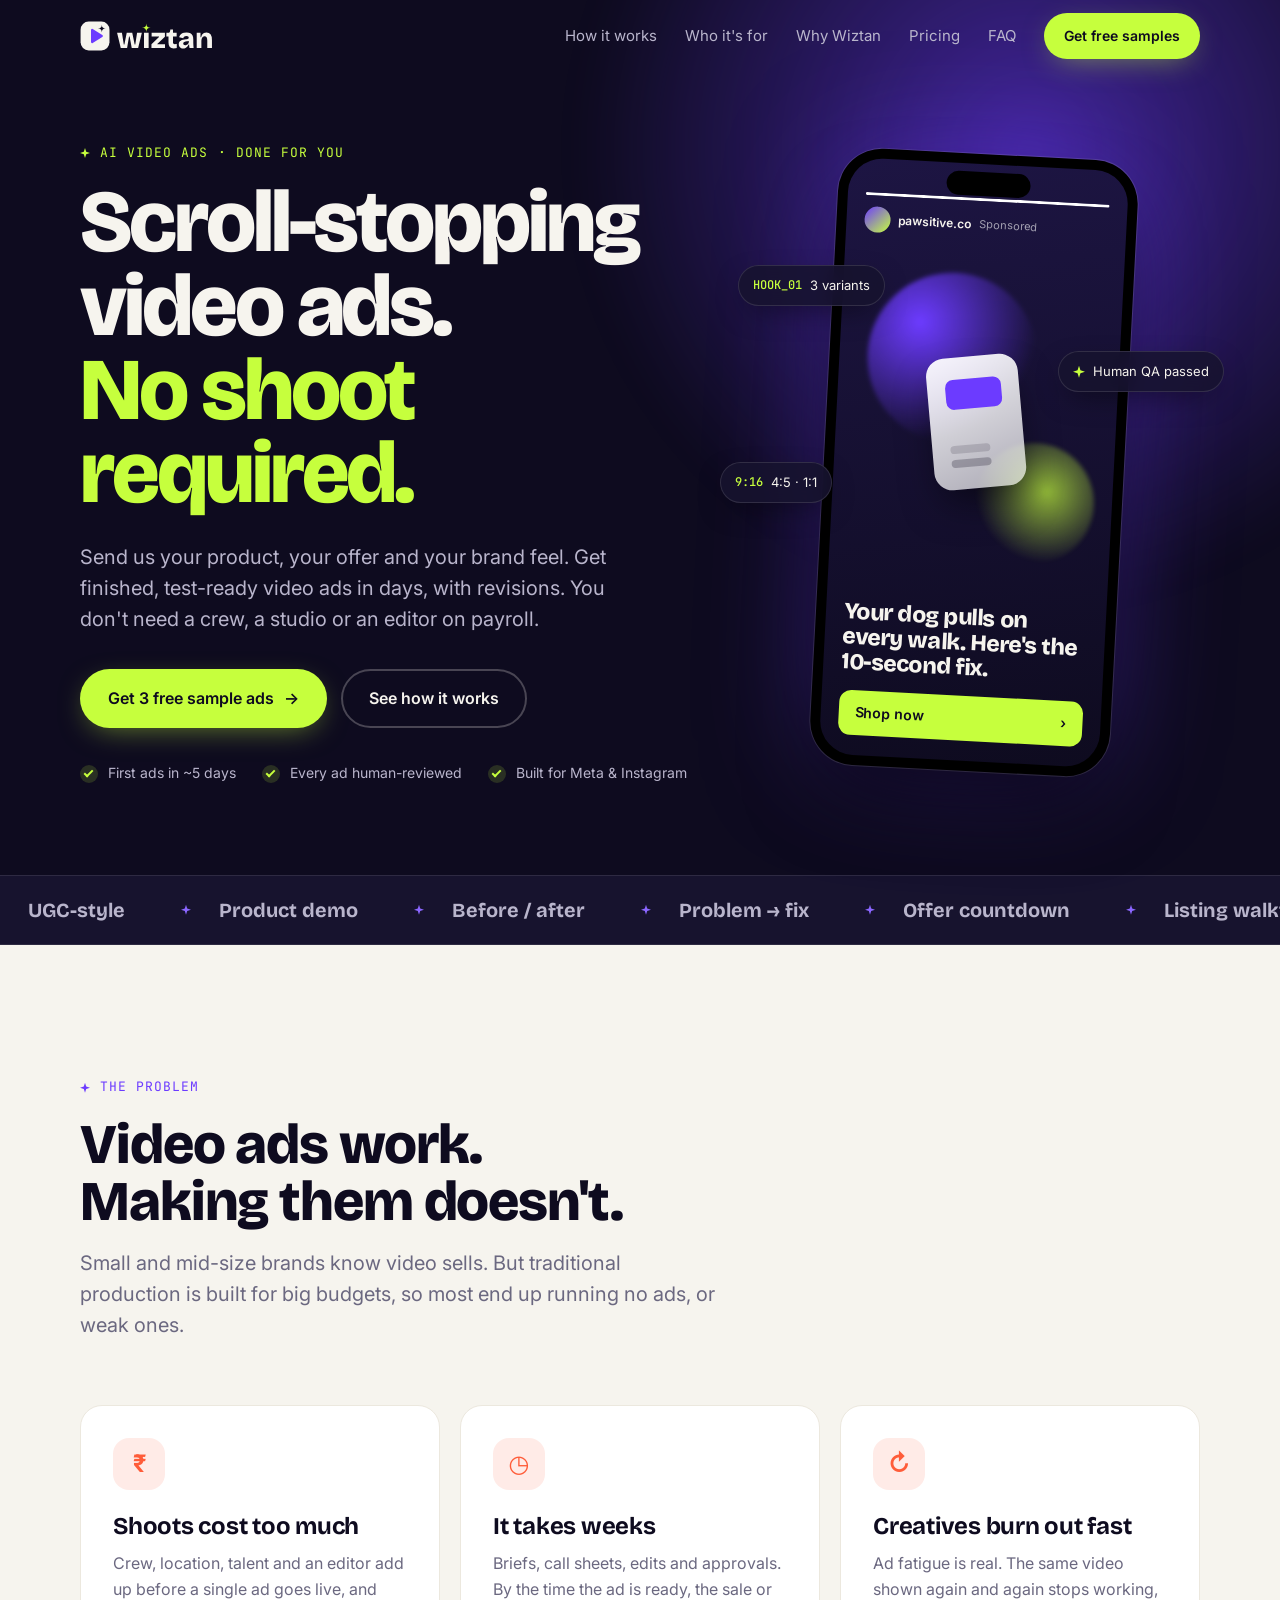
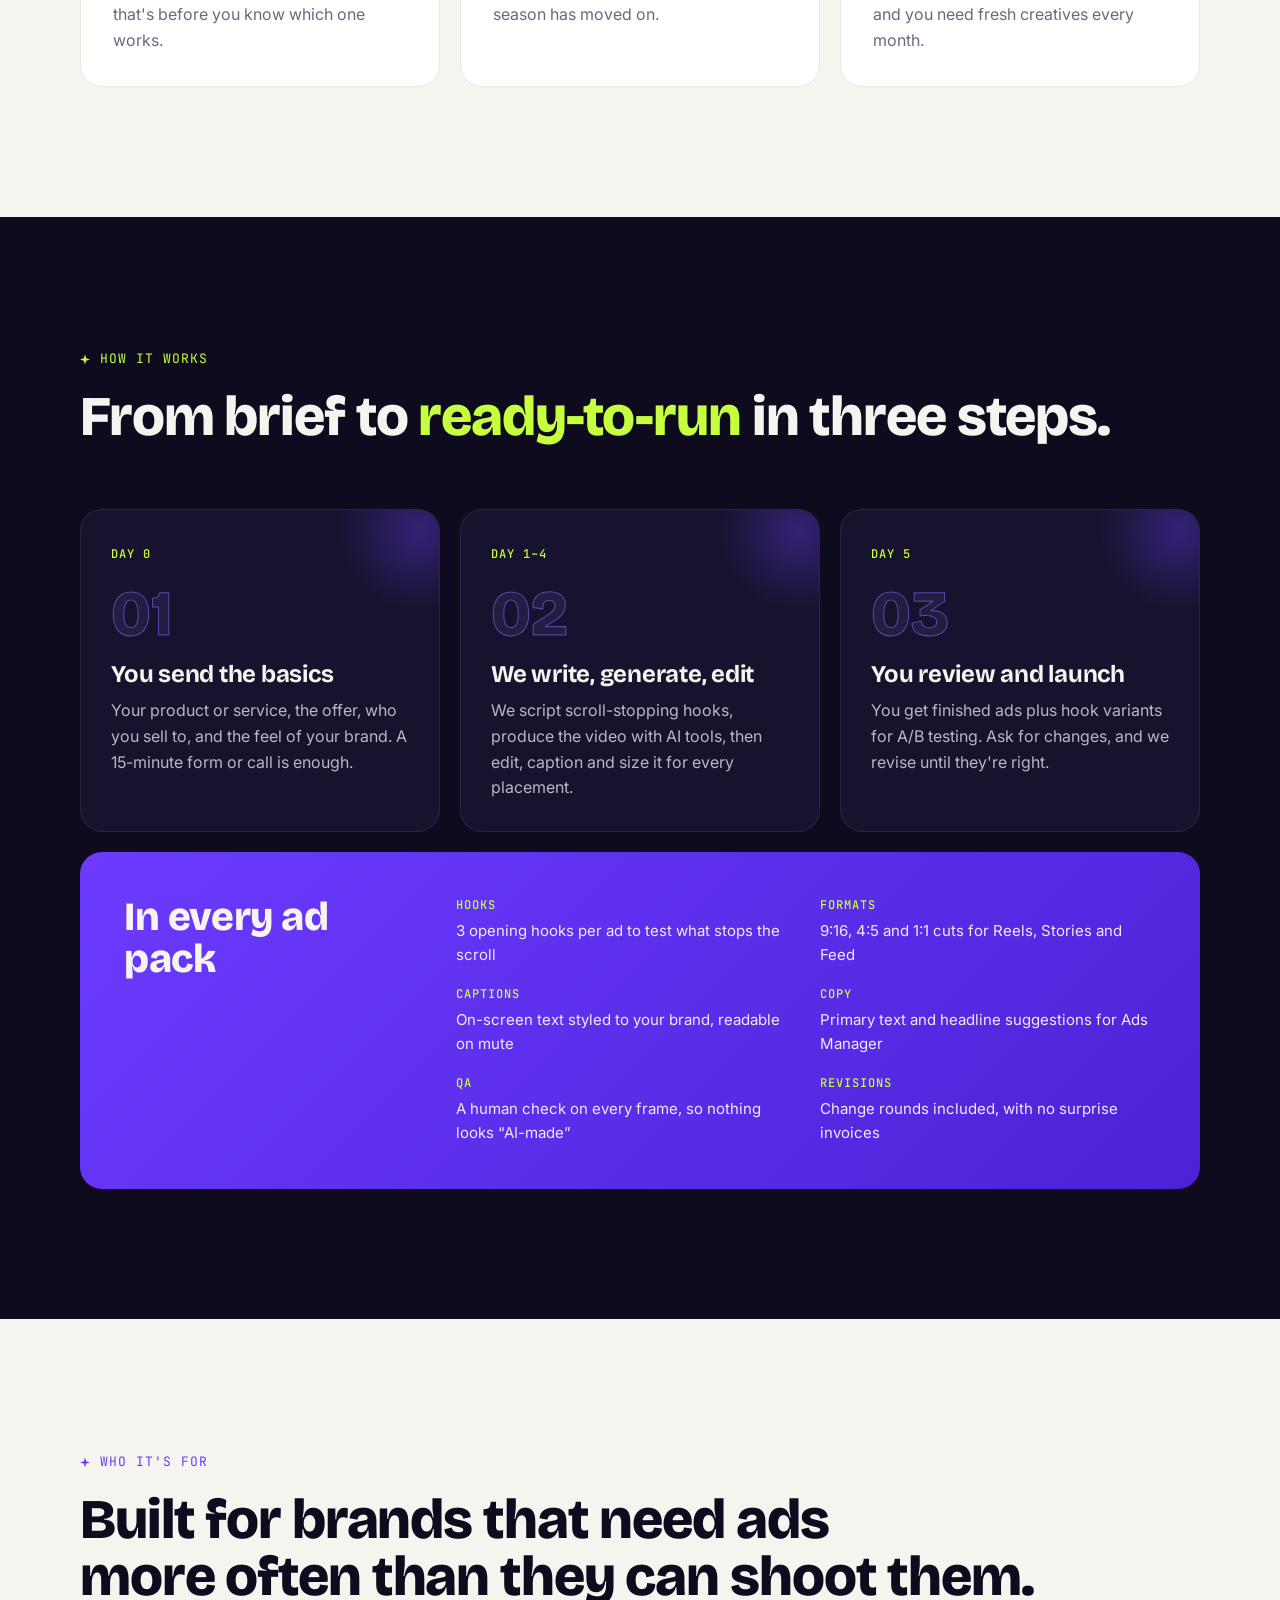
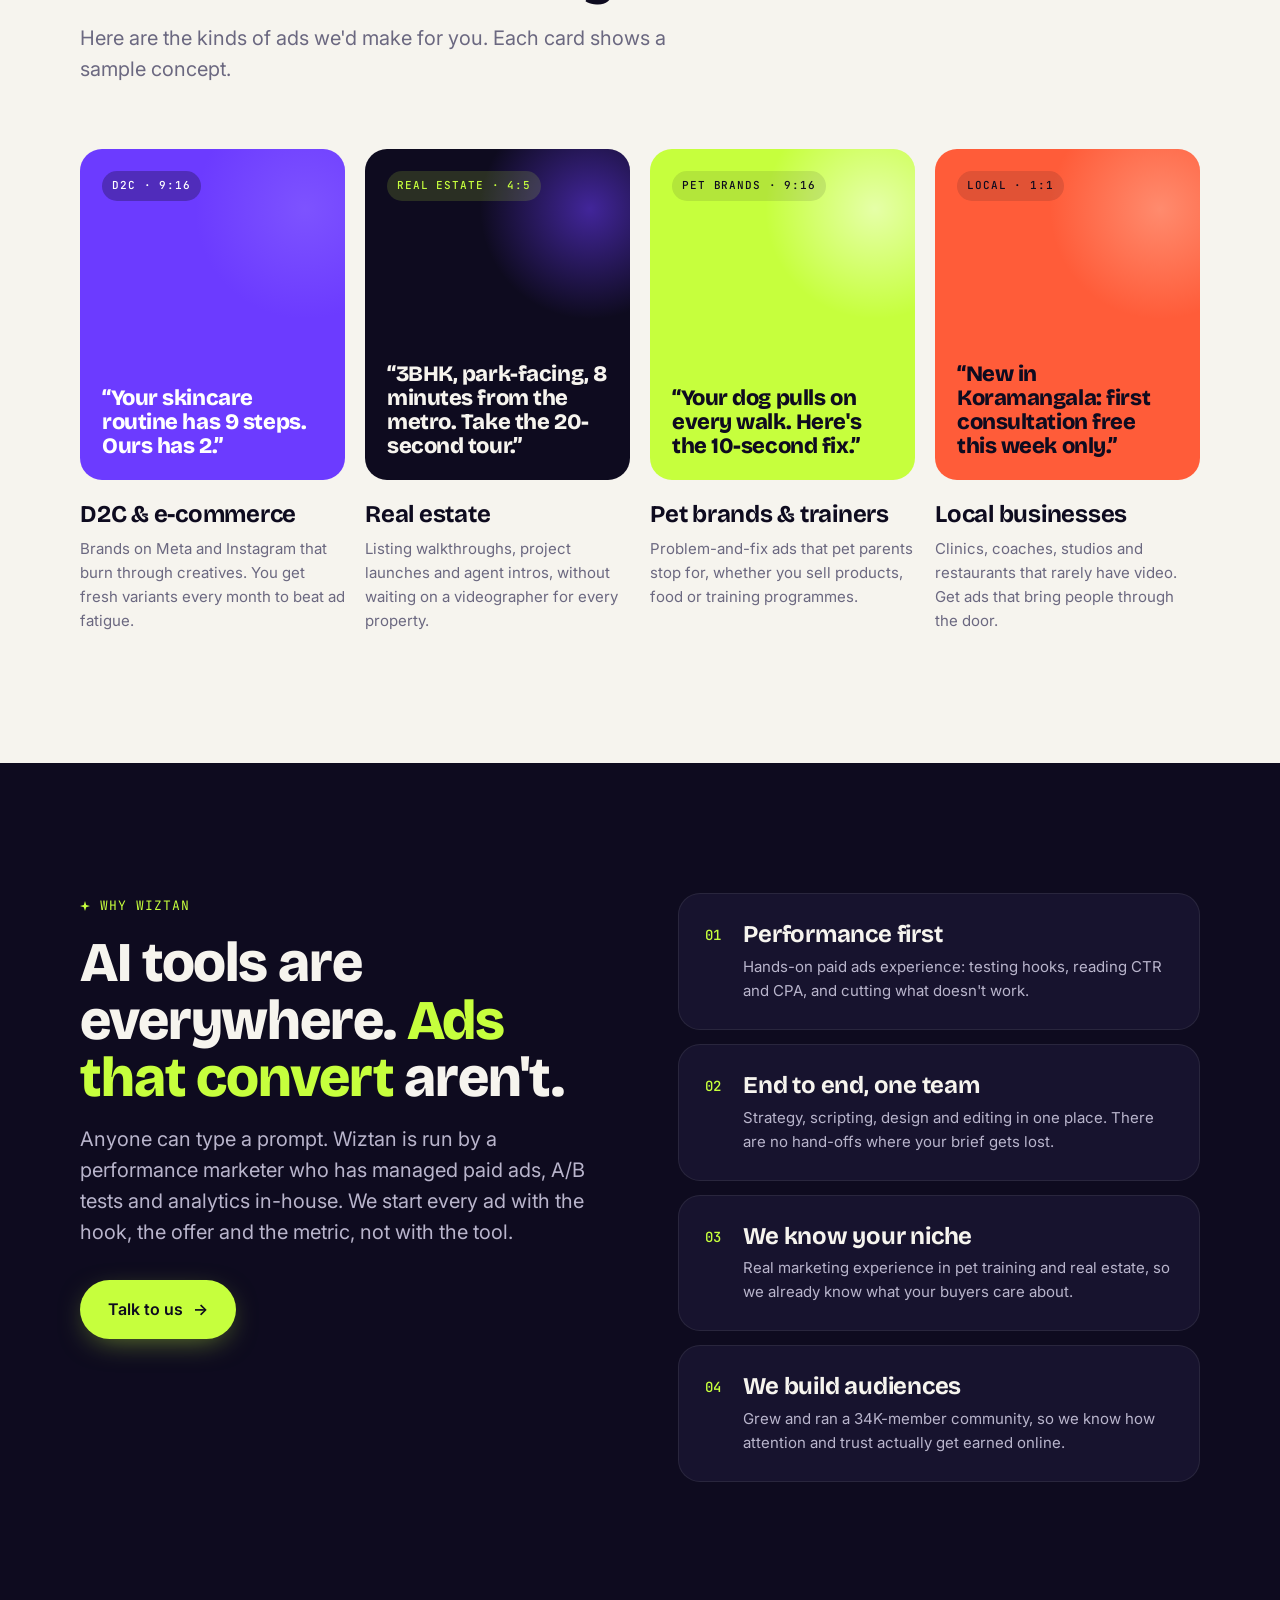
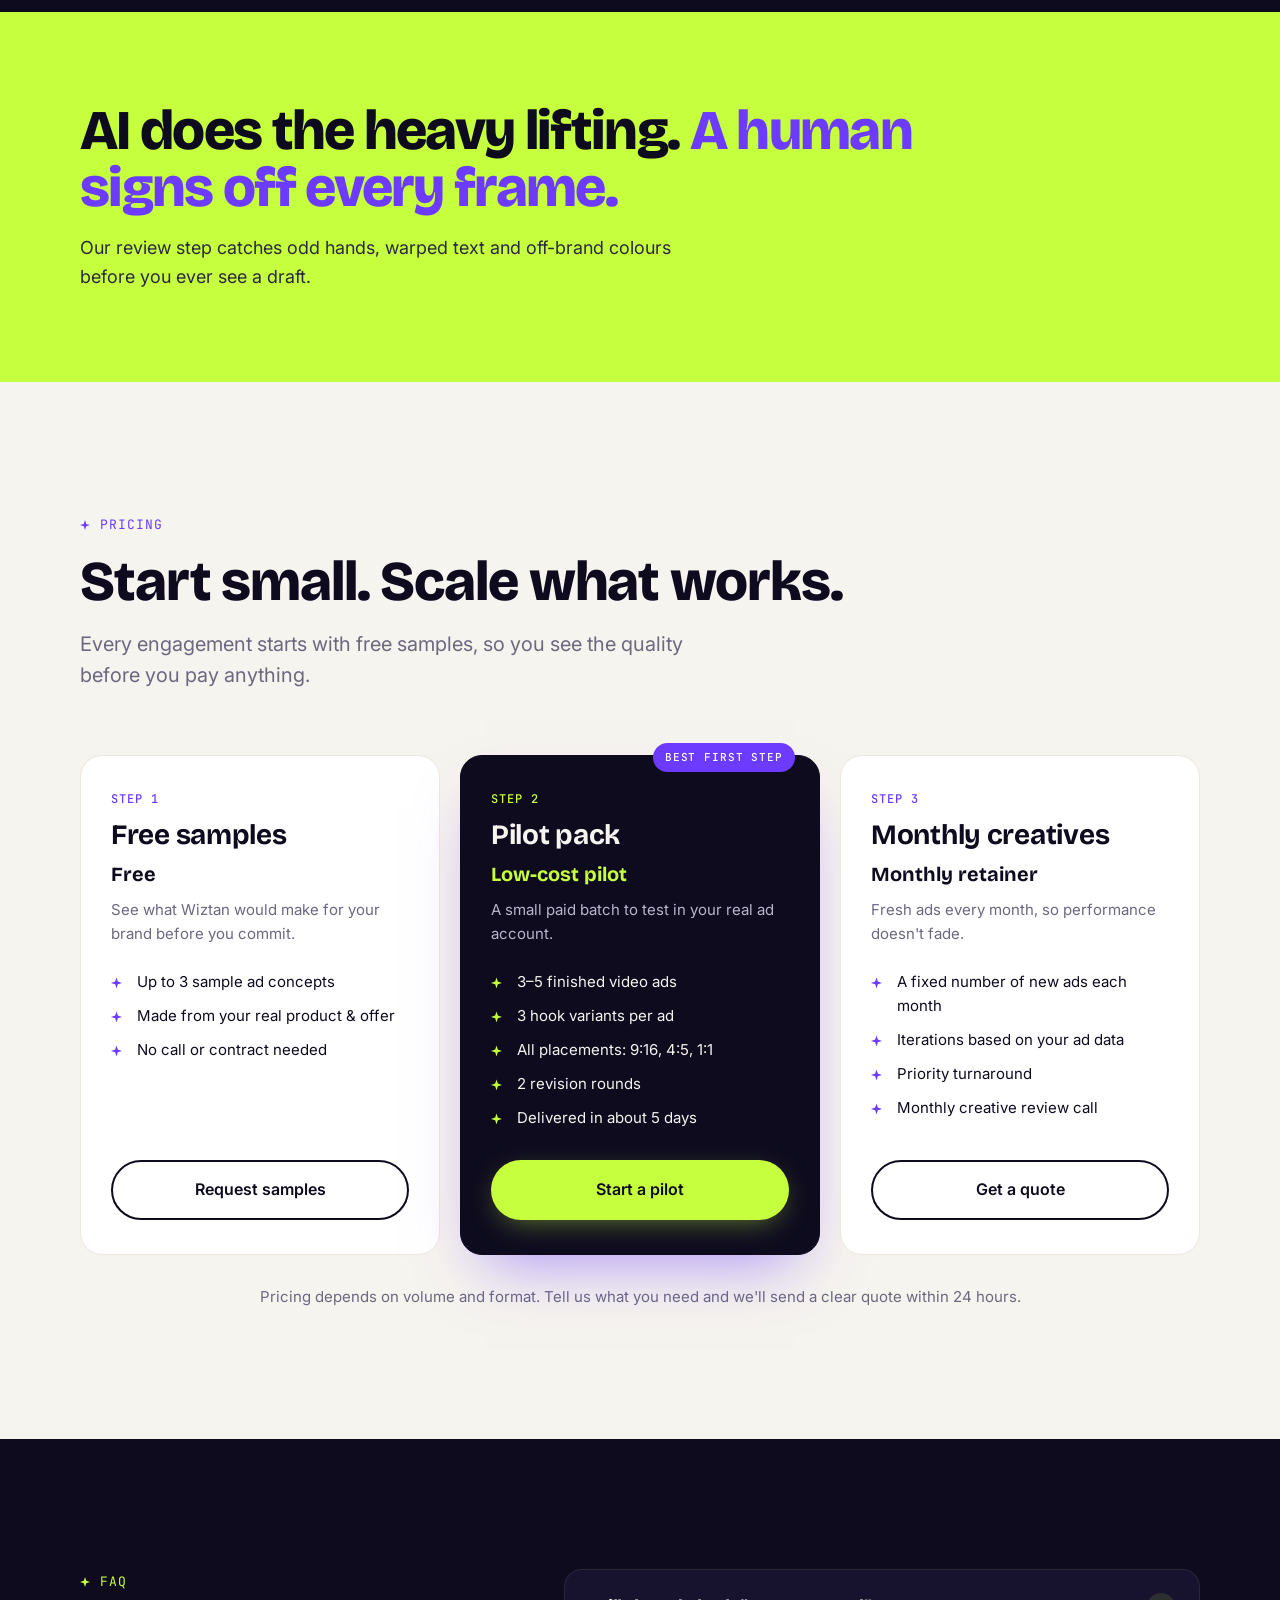
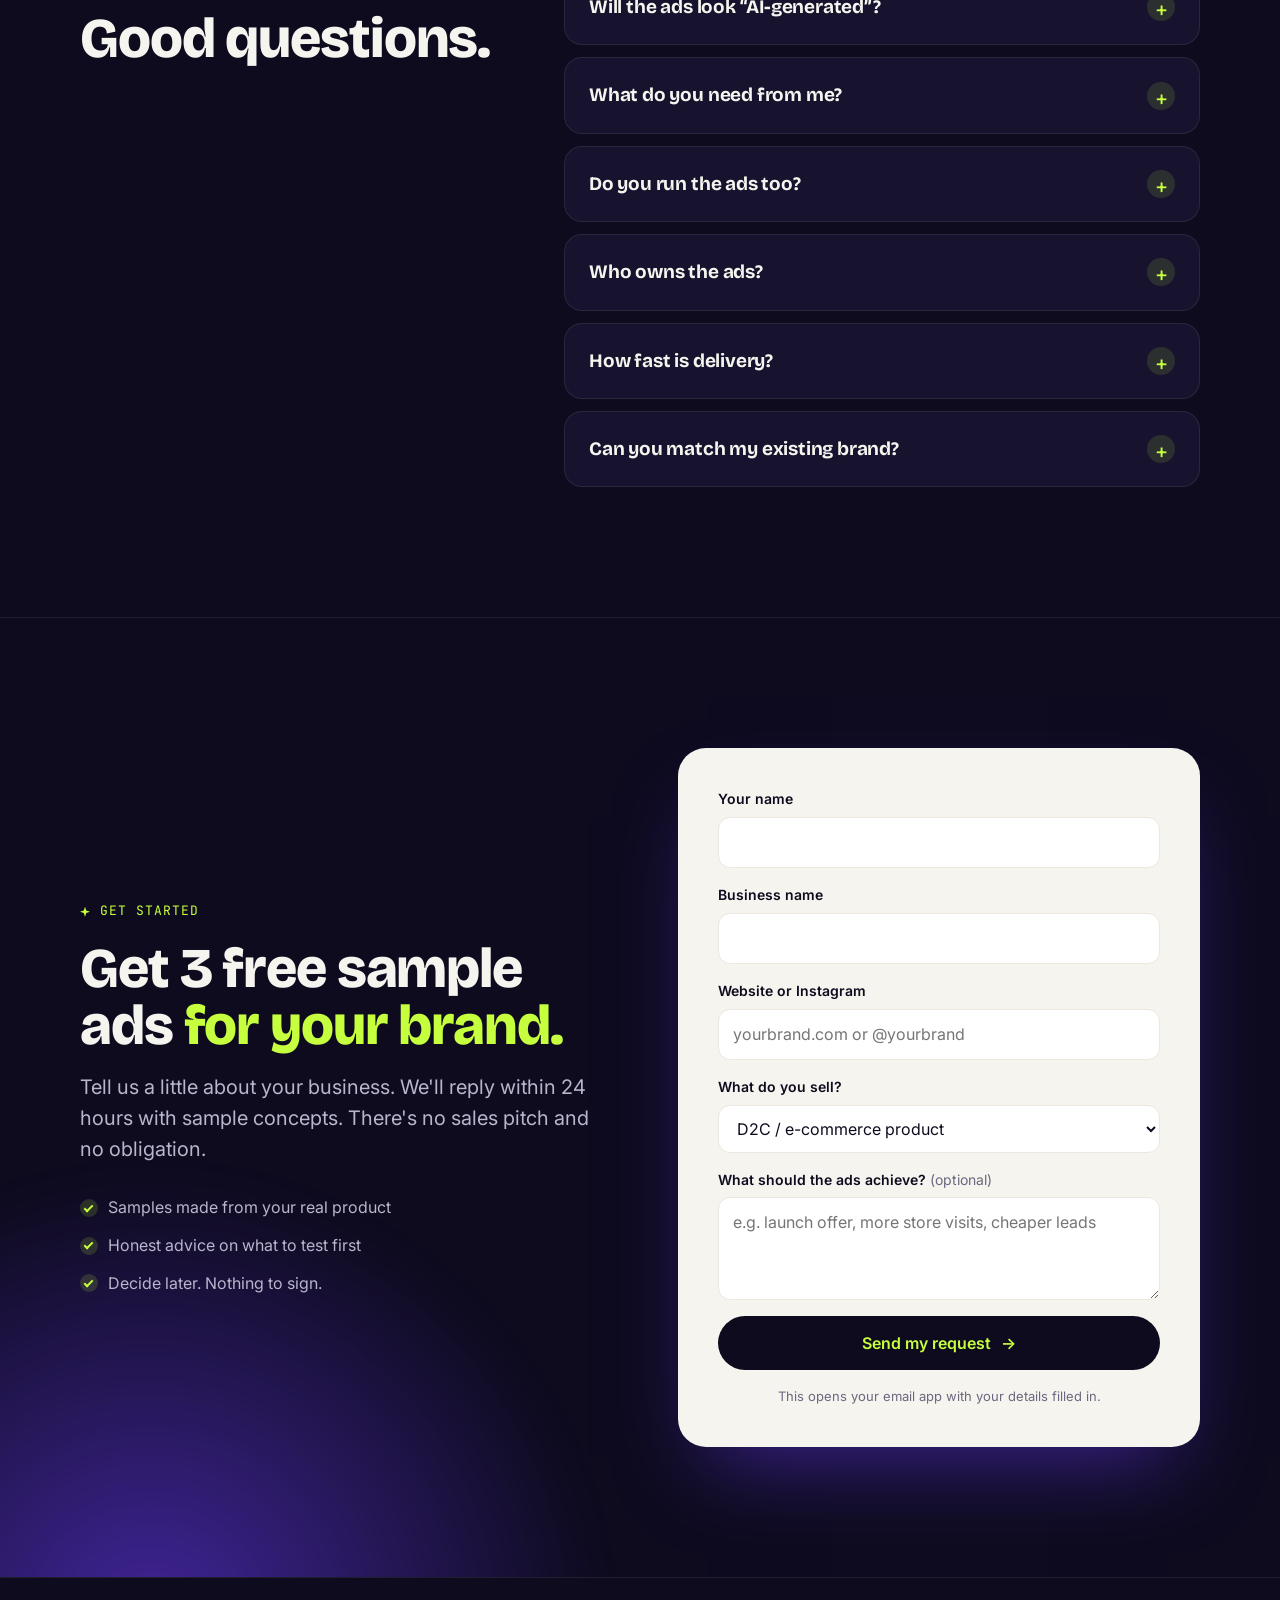
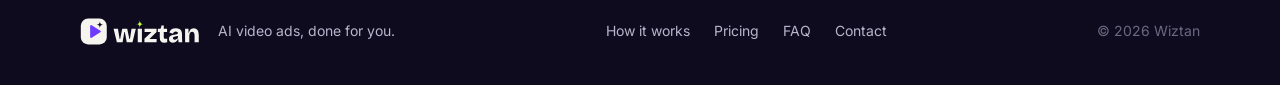
==== wiztan/index.html @ 720ceab6 "Add Wiztan website and logo assets Single-page site for Wiztan (done-for-you AI video ads) in /wizta" ====
<!DOCTYPE html>
<html lang="en" class="no-js">
<head>
<meta charset="UTF-8" />
<meta name="viewport" content="width=device-width, initial-scale=1.0" />
<title>Wiztan — AI Video Ads, Done For You</title>
<meta name="description" content="Wiztan makes scroll-stopping AI video ads for brands that need ads but don't have the budget or time for shoots and editors. Send a product and an offer, get test-ready ads in days." />
<meta name="theme-color" content="#0E0B1F" />

<meta property="og:title" content="Wiztan — Scroll-stopping video ads. No shoot required." />
<meta property="og:description" content="Done-for-you AI video ads for D2C, e-commerce and local brands. Test-ready creatives in days, with revisions." />
<meta property="og:type" content="website" />

<link rel="icon" type="image/svg+xml" href="assets/logo/wiztan-mark.svg" />

<link rel="preconnect" href="https://fonts.googleapis.com" />
<link rel="preconnect" href="https://fonts.gstatic.com" crossorigin />
<link href="https://fonts.googleapis.com/css2?family=Bricolage+Grotesque:opsz,wght@12..96,500;12..96,700;12..96,800&family=Inter:wght@400;500;600&family=JetBrains+Mono:wght@500&display=swap" rel="stylesheet" />

<link rel="stylesheet" href="assets/css/wiztan.css" />
</head>
<body>

<!-- NAV -->
<header class="nav" id="nav">
  <div class="wrap nav-inner">
    <a href="#top" class="nav-logo" aria-label="Wiztan home">
      <img src="assets/logo/wiztan-logo-white.svg" alt="Wiztan" width="138" height="31" />
    </a>
    <nav class="nav-links" id="navLinks" aria-label="Main">
      <a href="#how">How it works</a>
      <a href="#niches">Who it's for</a>
      <a href="#why">Why Wiztan</a>
      <a href="#pricing">Pricing</a>
      <a href="#faq">FAQ</a>
      <a href="#contact" class="btn btn-lime btn-sm nav-cta-mobile">Get free samples</a>
    </nav>
    <a href="#contact" class="btn btn-lime btn-sm nav-cta">Get free samples</a>
    <button class="nav-toggle" id="navToggle" aria-label="Open menu" aria-expanded="false" aria-controls="navLinks">
      <span></span><span></span>
    </button>
  </div>
</header>

<main id="top">

  <!-- HERO -->
  <section class="hero">
    <div class="hero-glow" aria-hidden="true"></div>
    <div class="wrap hero-inner">
      <div class="hero-copy">
        <p class="label label-lime reveal">AI video ads &middot; Done for you</p>
        <h1 class="hero-title reveal">
          Scroll-stopping video ads.
          <span class="hl">No shoot required.</span>
        </h1>
        <p class="hero-sub reveal">
          Send us your product, your offer and your brand feel. Get finished, test-ready
          video ads in days, with revisions. You don't need a crew, a studio or an editor on payroll.
        </p>
        <div class="hero-ctas reveal">
          <a href="#contact" class="btn btn-lime">Get 3 free sample ads <span aria-hidden="true">&rarr;</span></a>
          <a href="#how" class="btn btn-ghost">See how it works</a>
        </div>
        <ul class="hero-proof reveal">
          <li><span class="tick" aria-hidden="true"></span>First ads in ~5 days</li>
          <li><span class="tick" aria-hidden="true"></span>Every ad human-reviewed</li>
          <li><span class="tick" aria-hidden="true"></span>Built for Meta &amp; Instagram</li>
        </ul>
      </div>

      <!-- Phone mock with cycling ad -->
      <div class="hero-visual reveal" aria-hidden="true">
        <div class="phone">
          <div class="phone-notch"></div>
          <div class="ad" id="heroAd" data-theme="0">
            <div class="ad-progress"><span id="adProgress"></span></div>
            <div class="ad-top">
              <span class="ad-avatar"></span>
              <span class="ad-brand" id="adBrand">pawsitive.co</span>
              <span class="ad-sponsored">Sponsored</span>
            </div>
            <div class="ad-scene">
              <div class="blob b1"></div>
              <div class="blob b2"></div>
              <div class="ad-product"></div>
            </div>
            <p class="ad-hook" id="adHook">Your dog pulls on every walk. Here's the 10-second fix.</p>
            <div class="ad-cta"><span id="adCta">Shop now</span><span aria-hidden="true">&rsaquo;</span></div>
          </div>
        </div>
        <div class="chip chip-a"><span class="mono">HOOK_0<span id="hookNum">1</span></span> 3 variants</div>
        <div class="chip chip-b"><span class="mono">9:16</span> 4:5 &middot; 1:1</div>
        <div class="chip chip-c"><span class="spark-dot"></span> Human QA passed</div>
      </div>
    </div>

    <div class="marquee" aria-label="Ad formats we make">
      <div class="marquee-track">
        <span>UGC-style</span><span>Product demo</span><span>Before / after</span><span>Problem &rarr; fix</span>
        <span>Offer countdown</span><span>Listing walkthrough</span><span>Founder story</span><span>Unboxing</span>
        <span>Testimonial-style</span><span>Explainer</span>
        <span>UGC-style</span><span>Product demo</span><span>Before / after</span><span>Problem &rarr; fix</span>
        <span>Offer countdown</span><span>Listing walkthrough</span><span>Founder story</span><span>Unboxing</span>
        <span>Testimonial-style</span><span>Explainer</span>
      </div>
    </div>
  </section>

  <!-- PROBLEM -->
  <section class="section paper" id="problem">
    <div class="wrap">
      <div class="section-head reveal">
        <p class="label">The problem</p>
        <h2>Video ads work. <br class="br-d" />Making them doesn't.</h2>
        <p class="lead">Small and mid-size brands know video sells. But traditional production is built for big budgets, so most end up running no ads, or weak ones.</p>
      </div>
      <div class="grid-3">
        <article class="card problem reveal">
          <span class="problem-ico" aria-hidden="true">&#8377;</span>
          <h3>Shoots cost too much</h3>
          <p>Crew, location, talent and an editor add up before a single ad goes live, and that's before you know which one works.</p>
        </article>
        <article class="card problem reveal">
          <span class="problem-ico" aria-hidden="true">&#9719;</span>
          <h3>It takes weeks</h3>
          <p>Briefs, call sheets, edits and approvals. By the time the ad is ready, the sale or season has moved on.</p>
        </article>
        <article class="card problem reveal">
          <span class="problem-ico" aria-hidden="true">&#8635;</span>
          <h3>Creatives burn out fast</h3>
          <p>Ad fatigue is real. The same video shown again and again stops working, and you need fresh creatives every month.</p>
        </article>
      </div>
    </div>
  </section>

  <!-- HOW IT WORKS -->
  <section class="section ink" id="how">
    <div class="wrap">
      <div class="section-head reveal">
        <p class="label label-lime">How it works</p>
        <h2>From brief to <span class="hl">ready-to-run</span> in three steps.</h2>
      </div>
      <ol class="steps">
        <li class="step reveal">
          <span class="step-day mono">Day 0</span>
          <span class="step-num">01</span>
          <h3>You send the basics</h3>
          <p>Your product or service, the offer, who you sell to, and the feel of your brand. A 15-minute form or call is enough.</p>
        </li>
        <li class="step reveal">
          <span class="step-day mono">Day 1&ndash;4</span>
          <span class="step-num">02</span>
          <h3>We write, generate, edit</h3>
          <p>We script scroll-stopping hooks, produce the video with AI tools, then edit, caption and size it for every placement.</p>
        </li>
        <li class="step reveal">
          <span class="step-day mono">Day 5</span>
          <span class="step-num">03</span>
          <h3>You review and launch</h3>
          <p>You get finished ads plus hook variants for A/B testing. Ask for changes, and we revise until they're right.</p>
        </li>
      </ol>

      <div class="deliverables reveal">
        <h3 class="deliv-title">In every ad pack</h3>
        <ul class="deliv-list">
          <li><span class="mono">HOOKS</span>3 opening hooks per ad to test what stops the scroll</li>
          <li><span class="mono">FORMATS</span>9:16, 4:5 and 1:1 cuts for Reels, Stories and Feed</li>
          <li><span class="mono">CAPTIONS</span>On-screen text styled to your brand, readable on mute</li>
          <li><span class="mono">COPY</span>Primary text and headline suggestions for Ads Manager</li>
          <li><span class="mono">QA</span>A human check on every frame, so nothing looks &ldquo;AI-made&rdquo;</li>
          <li><span class="mono">REVISIONS</span>Change rounds included, with no surprise invoices</li>
        </ul>
      </div>
    </div>
  </section>

  <!-- NICHES -->
  <section class="section paper" id="niches">
    <div class="wrap">
      <div class="section-head reveal">
        <p class="label">Who it's for</p>
        <h2>Built for brands that need ads <br class="br-d" />more often than they can shoot them.</h2>
        <p class="lead">Here are the kinds of ads we'd make for you. Each card shows a sample concept.</p>
      </div>

      <div class="niches">
        <article class="niche reveal">
          <div class="niche-ad n-violet">
            <span class="mono niche-tag">D2C &middot; 9:16</span>
            <p>&ldquo;Your skincare routine has 9 steps. Ours has 2.&rdquo;</p>
          </div>
          <h3>D2C &amp; e-commerce</h3>
          <p>Brands on Meta and Instagram that burn through creatives. You get fresh variants every month to beat ad fatigue.</p>
        </article>
        <article class="niche reveal">
          <div class="niche-ad n-ink">
            <span class="mono niche-tag">Real estate &middot; 4:5</span>
            <p>&ldquo;3BHK, park-facing, 8 minutes from the metro. Take the 20-second tour.&rdquo;</p>
          </div>
          <h3>Real estate</h3>
          <p>Listing walkthroughs, project launches and agent intros, without waiting on a videographer for every property.</p>
        </article>
        <article class="niche reveal">
          <div class="niche-ad n-lime">
            <span class="mono niche-tag">Pet brands &middot; 9:16</span>
            <p>&ldquo;Your dog pulls on every walk. Here's the 10-second fix.&rdquo;</p>
          </div>
          <h3>Pet brands &amp; trainers</h3>
          <p>Problem-and-fix ads that pet parents stop for, whether you sell products, food or training programmes.</p>
        </article>
        <article class="niche reveal">
          <div class="niche-ad n-coral">
            <span class="mono niche-tag">Local &middot; 1:1</span>
            <p>&ldquo;New in Koramangala: first consultation free this week only.&rdquo;</p>
          </div>
          <h3>Local businesses</h3>
          <p>Clinics, coaches, studios and restaurants that rarely have video. Get ads that bring people through the door.</p>
        </article>
      </div>
    </div>
  </section>

  <!-- WHY -->
  <section class="section ink why" id="why">
    <div class="wrap why-inner">
      <div class="why-copy reveal">
        <p class="label label-lime">Why Wiztan</p>
        <h2>AI tools are everywhere. <span class="hl">Ads that convert</span> aren't.</h2>
        <p class="lead">Anyone can type a prompt. Wiztan is run by a performance marketer who has managed paid ads, A/B tests and analytics in-house. We start every ad with the hook, the offer and the metric, not with the tool.</p>
        <a href="#contact" class="btn btn-lime">Talk to us <span aria-hidden="true">&rarr;</span></a>
      </div>
      <ul class="why-list">
        <li class="why-item reveal">
          <span class="why-num mono">01</span>
          <div>
            <h3>Performance first</h3>
            <p>Hands-on paid ads experience: testing hooks, reading CTR and CPA, and cutting what doesn't work.</p>
          </div>
        </li>
        <li class="why-item reveal">
          <span class="why-num mono">02</span>
          <div>
            <h3>End to end, one team</h3>
            <p>Strategy, scripting, design and editing in one place. There are no hand-offs where your brief gets lost.</p>
          </div>
        </li>
        <li class="why-item reveal">
          <span class="why-num mono">03</span>
          <div>
            <h3>We know your niche</h3>
            <p>Real marketing experience in pet training and real estate, so we already know what your buyers care about.</p>
          </div>
        </li>
        <li class="why-item reveal">
          <span class="why-num mono">04</span>
          <div>
            <h3>We build audiences</h3>
            <p>Grew and ran a 34K-member community, so we know how attention and trust actually get earned online.</p>
          </div>
        </li>
      </ul>
    </div>
  </section>

  <!-- QUALITY BAND -->
  <section class="band">
    <div class="wrap band-inner reveal">
      <p class="band-text">AI does the heavy lifting. <span>A human signs off every frame.</span></p>
      <p class="band-sub">Our review step catches odd hands, warped text and off-brand colours before you ever see a draft.</p>
    </div>
  </section>

  <!-- PRICING -->
  <section class="section paper" id="pricing">
    <div class="wrap">
      <div class="section-head reveal">
        <p class="label">Pricing</p>
        <h2>Start small. Scale what works.</h2>
        <p class="lead">Every engagement starts with free samples, so you see the quality before you pay anything.</p>
      </div>

      <div class="plans">
        <article class="plan reveal">
          <p class="plan-step mono">Step 1</p>
          <h3>Free samples</h3>
          <p class="plan-price">Free</p>
          <p class="plan-desc">See what Wiztan would make for your brand before you commit.</p>
          <ul>
            <li>Up to 3 sample ad concepts</li>
            <li>Made from your real product &amp; offer</li>
            <li>No call or contract needed</li>
          </ul>
          <a href="#contact" class="btn btn-outline">Request samples</a>
        </article>

        <article class="plan plan-featured reveal">
          <span class="plan-badge mono">Best first step</span>
          <p class="plan-step mono">Step 2</p>
          <h3>Pilot pack</h3>
          <p class="plan-price">Low-cost pilot</p>
          <p class="plan-desc">A small paid batch to test in your real ad account.</p>
          <ul>
            <li>3&ndash;5 finished video ads</li>
            <li>3 hook variants per ad</li>
            <li>All placements: 9:16, 4:5, 1:1</li>
            <li>2 revision rounds</li>
            <li>Delivered in about 5 days</li>
          </ul>
          <a href="#contact" class="btn btn-lime">Start a pilot</a>
        </article>

        <article class="plan reveal">
          <p class="plan-step mono">Step 3</p>
          <h3>Monthly creatives</h3>
          <p class="plan-price">Monthly retainer</p>
          <p class="plan-desc">Fresh ads every month, so performance doesn't fade.</p>
          <ul>
            <li>A fixed number of new ads each month</li>
            <li>Iterations based on your ad data</li>
            <li>Priority turnaround</li>
            <li>Monthly creative review call</li>
          </ul>
          <a href="#contact" class="btn btn-outline">Get a quote</a>
        </article>
      </div>
      <p class="plans-note reveal">Pricing depends on volume and format. Tell us what you need and we'll send a clear quote within 24 hours.</p>
    </div>
  </section>

  <!-- FAQ -->
  <section class="section ink" id="faq">
    <div class="wrap faq-inner">
      <div class="section-head reveal">
        <p class="label label-lime">FAQ</p>
        <h2>Good questions.</h2>
      </div>
      <div class="faq">
        <details class="reveal">
          <summary>Will the ads look &ldquo;AI-generated&rdquo;?</summary>
          <p>Not if we do our job. Every ad goes through a human review step before delivery, and we fix anything that looks off: hands, text, motion or brand colours. If it doesn't feel right to us, you won't see it.</p>
        </details>
        <details class="reveal">
          <summary>What do you need from me?</summary>
          <p>Your product or service, the offer you want to push, your target customer, and any brand assets you have: logo, colours, product photos or past ads. If you have none, we'll work from your website or Instagram.</p>
        </details>
        <details class="reveal">
          <summary>Do you run the ads too?</summary>
          <p>Our core service is making the creatives. We'll also suggest copy and a testing plan for Meta Ads Manager. If you want help with campaign setup, ask us and we'll scope it.</p>
        </details>
        <details class="reveal">
          <summary>Who owns the ads?</summary>
          <p>You do. Once a pack is paid for, the final videos are yours to run on any platform for as long as you like.</p>
        </details>
        <details class="reveal">
          <summary>How fast is delivery?</summary>
          <p>A pilot pack usually lands in about 5 working days from a complete brief. Revisions typically take 1&ndash;2 days.</p>
        </details>
        <details class="reveal">
          <summary>Can you match my existing brand?</summary>
          <p>Yes. We follow your fonts, colours, tone and any do's and don'ts you share, and we keep a brand sheet for you so every month's ads stay consistent.</p>
        </details>
      </div>
    </div>
  </section>

  <!-- CONTACT -->
  <section class="section contact" id="contact">
    <div class="hero-glow glow-low" aria-hidden="true"></div>
    <div class="wrap contact-inner">
      <div class="contact-copy reveal">
        <p class="label label-lime">Get started</p>
        <h2>Get 3 free sample ads <span class="hl">for your brand.</span></h2>
        <p class="lead">Tell us a little about your business. We'll reply within 24 hours with sample concepts. There's no sales pitch and no obligation.</p>
        <ul class="contact-points">
          <li><span class="tick" aria-hidden="true"></span>Samples made from your real product</li>
          <li><span class="tick" aria-hidden="true"></span>Honest advice on what to test first</li>
          <li><span class="tick" aria-hidden="true"></span>Decide later. Nothing to sign.</li>
        </ul>
      </div>

      <form class="form reveal" id="leadForm" novalidate>
        <div class="field">
          <label for="f-name">Your name</label>
          <input id="f-name" name="name" type="text" autocomplete="name" required />
        </div>
        <div class="field">
          <label for="f-biz">Business name</label>
          <input id="f-biz" name="business" type="text" autocomplete="organization" required />
        </div>
        <div class="field">
          <label for="f-link">Website or Instagram</label>
          <input id="f-link" name="link" type="text" placeholder="yourbrand.com or @yourbrand" />
        </div>
        <div class="field">
          <label for="f-niche">What do you sell?</label>
          <select id="f-niche" name="niche">
            <option>D2C / e-commerce product</option>
            <option>Real estate</option>
            <option>Pet products or training</option>
            <option>Clinic, coaching or local service</option>
            <option>Restaurant or caf&eacute;</option>
            <option>Something else</option>
          </select>
        </div>
        <div class="field">
          <label for="f-msg">What should the ads achieve? <span class="opt">(optional)</span></label>
          <textarea id="f-msg" name="message" rows="3" placeholder="e.g. launch offer, more store visits, cheaper leads"></textarea>
        </div>
        <button type="submit" class="btn btn-lime btn-block">Send my request <span aria-hidden="true">&rarr;</span></button>
        <p class="form-note" id="formNote" role="status">This opens your email app with your details filled in.</p>
      </form>
    </div>
  </section>

</main>

<footer class="footer">
  <div class="wrap footer-inner">
    <div class="footer-brand">
      <img src="assets/logo/wiztan-logo-white.svg" alt="Wiztan" width="120" height="27" />
      <p>AI video ads, done for you.</p>
    </div>
    <nav class="footer-links" aria-label="Footer">
      <a href="#how">How it works</a>
      <a href="#pricing">Pricing</a>
      <a href="#faq">FAQ</a>
      <a href="#contact">Contact</a>
    </nav>
    <p class="footer-copy">&copy; <span id="year">2026</span> Wiztan</p>
  </div>
</footer>

<script src="assets/js/wiztan.js"></script>
</body>
</html>
---- wiztan/assets/css/wiztan.css ----
/* Wiztan — brand tokens (see Wiztan Brand Guide) */
:root {
  --ink: #0E0B1F;
  --ink-2: #17132E;
  --ink-3: #231D42;
  --violet: #6C3BFF;
  --violet-2: #8B66FF;
  --violet-soft: #E9E2FF;
  --lime: #C6FF3D;
  --coral: #FF5C39;
  --paper: #F6F4EE;
  --paper-2: #ECE8DE;
  --slate: #6B6880;
  --mist: #B9B5CC;

  --f-display: "Bricolage Grotesque", system-ui, -apple-system, "Segoe UI", sans-serif;
  --f-body: "Inter", system-ui, -apple-system, "Segoe UI", sans-serif;
  --f-mono: "JetBrains Mono", ui-monospace, Menlo, monospace;

  --radius: 22px;
  --wrap: 1200px;
  --gutter: clamp(16px, 4vw, 40px);
  --ease: cubic-bezier(.2, .7, .2, 1);
}

*, *::before, *::after { box-sizing: border-box; }
html { scroll-behavior: smooth; scroll-padding-top: 80px; }
body {
  margin: 0;
  background: var(--ink);
  color: var(--paper);
  font-family: var(--f-body);
  font-size: 16px;
  line-height: 1.6;
  -webkit-font-smoothing: antialiased;
  overflow-x: hidden;
}
img { max-width: 100%; display: block; }
a { color: inherit; }
h1, h2, h3 { font-family: var(--f-display); margin: 0; letter-spacing: -.02em; }
h2 { font-size: clamp(34px, 5vw, 56px); line-height: 1.02; font-weight: 800; }
h3 { font-size: clamp(20px, 2vw, 24px); line-height: 1.2; font-weight: 700; letter-spacing: -.01em; }
p { margin: 0; }
.mono { font-family: var(--f-mono); font-weight: 500; }

.wrap { width: 100%; max-width: var(--wrap); margin: 0 auto; padding: 0 var(--gutter); }

.label {
  font-family: var(--f-mono);
  font-size: 13px;
  letter-spacing: .08em;
  text-transform: uppercase;
  color: var(--violet);
  margin-bottom: 18px;
  display: inline-flex;
  align-items: center;
  gap: 10px;
}
.label::before {
  content: "";
  width: 10px; height: 10px;
  background: currentColor;
  clip-path: polygon(50% 0, 62% 38%, 100% 50%, 62% 62%, 50% 100%, 38% 62%, 0 50%, 38% 38%);
}
.label-lime { color: var(--lime); }
.hl { color: var(--lime); }
.paper .hl { color: var(--violet); }
.lead { font-size: clamp(17px, 1.6vw, 20px); line-height: 1.55; color: var(--mist); max-width: 640px; margin-top: 18px; }
.paper .lead { color: var(--slate); }

/* Buttons */
.btn {
  display: inline-flex; align-items: center; justify-content: center; gap: 10px;
  font-family: var(--f-body); font-weight: 600; font-size: 16px;
  padding: 15px 26px; border-radius: 999px;
  text-decoration: none; border: 2px solid transparent; cursor: pointer;
  transition: transform .2s var(--ease), background .2s, box-shadow .2s, color .2s;
  white-space: nowrap;
}
.btn:hover { transform: translateY(-2px); }
.btn:focus-visible, a:focus-visible, summary:focus-visible, button:focus-visible { outline: 3px solid var(--lime); outline-offset: 3px; }
.btn-lime { background: var(--lime); color: var(--ink); box-shadow: 0 8px 30px -10px rgba(198,255,61,.55); }
.btn-lime:hover { box-shadow: 0 14px 40px -10px rgba(198,255,61,.7); }
.btn-ghost { color: var(--paper); border-color: rgba(246,244,238,.25); }
.btn-ghost:hover { border-color: var(--paper); }
.btn-outline { color: var(--ink); border-color: var(--ink); }
.btn-outline:hover { background: var(--ink); color: var(--paper); }
.btn-sm { padding: 10px 18px; font-size: 14px; }
.btn-block { width: 100%; }

/* NAV */
.nav {
  position: fixed; inset: 0 0 auto 0; z-index: 50;
  transition: background .3s, backdrop-filter .3s, border-color .3s;
  border-bottom: 1px solid transparent;
}
.nav.scrolled { background: rgba(14,11,31,.82); backdrop-filter: blur(14px); -webkit-backdrop-filter: blur(14px); border-color: rgba(246,244,238,.08); }
.nav-inner { display: flex; align-items: center; gap: 28px; height: 72px; }
.nav-logo img { height: 30px; width: auto; }
.nav-links { display: flex; gap: 28px; margin-left: auto; }
.nav-links a { text-decoration: none; font-size: 15px; color: var(--mist); transition: color .2s; }
.nav-links a:hover { color: var(--paper); }
.nav-links .nav-cta-mobile { display: none; }
.nav-toggle { display: none; }

/* HERO */
.hero { position: relative; padding: 140px 0 0; overflow: hidden; }
.hero-glow {
  position: absolute; width: 900px; height: 900px; right: -200px; top: -300px;
  background: radial-gradient(closest-side, rgba(108,59,255,.55), rgba(108,59,255,0));
  filter: blur(20px); pointer-events: none;
}
.hero-inner { position: relative; display: grid; grid-template-columns: 1.15fr .85fr; gap: 56px; align-items: center; padding-bottom: 90px; }
.hero-title { font-size: clamp(44px, 7.2vw, 88px); line-height: .95; font-weight: 800; letter-spacing: -.035em; }
.hero-title .hl { display: block; }
.hero-sub { font-size: clamp(17px, 1.6vw, 20px); color: var(--mist); margin-top: 26px; max-width: 560px; line-height: 1.55; }
.hero-ctas { display: flex; flex-wrap: wrap; gap: 14px; margin-top: 34px; }
.hero-proof { list-style: none; padding: 0; margin: 34px 0 0; display: flex; flex-wrap: wrap; gap: 10px 26px; font-size: 14px; color: var(--mist); }
.hero-proof li, .contact-points li { display: flex; align-items: center; gap: 10px; }
.tick {
  width: 18px; height: 18px; border-radius: 50%; background: rgba(198,255,61,.15); position: relative; flex: none;
}
.tick::after {
  content: ""; position: absolute; left: 6px; top: 3.5px; width: 5px; height: 9px;
  border: solid var(--lime); border-width: 0 2px 2px 0; transform: rotate(45deg);
}

/* phone */
.hero-visual { position: relative; display: flex; justify-content: center; }
.phone {
  position: relative; width: 300px; aspect-ratio: 9 / 18.5; border-radius: 44px;
  background: #000; padding: 10px;
  box-shadow: 0 0 0 1px rgba(246,244,238,.12), 0 40px 80px -20px rgba(0,0,0,.7), 0 0 120px -20px rgba(108,59,255,.6);
  transform: rotate(3deg);
  animation: float 7s ease-in-out infinite;
}
@keyframes float { 0%,100% { transform: rotate(3deg) translateY(0); } 50% { transform: rotate(2deg) translateY(-12px); } }
.phone-notch { position: absolute; top: 18px; left: 50%; transform: translateX(-50%); width: 84px; height: 24px; border-radius: 20px; background: #000; z-index: 3; }
.ad {
  position: relative; height: 100%; border-radius: 34px; overflow: hidden;
  display: flex; flex-direction: column; padding: 48px 18px 20px;
  --a: #6C3BFF; --b: #C6FF3D; --bg1: #1d1543; --bg2: #0E0B1F;
  background: linear-gradient(170deg, var(--bg1), var(--bg2));
  transition: background .6s;
}
.ad[data-theme="1"] { --a: #FF5C39; --b: #F6F4EE; --bg1: #2a1b2c; --bg2: #120c18; }
.ad[data-theme="2"] { --a: #C6FF3D; --b: #6C3BFF; --bg1: #13231b; --bg2: #0b0f12; }
.ad[data-theme="3"] { --a: #8B66FF; --b: #FF5C39; --bg1: #221a3d; --bg2: #0E0B1F; }
.ad-progress { position: absolute; top: 34px; left: 18px; right: 18px; height: 3px; border-radius: 3px; background: rgba(255,255,255,.2); overflow: hidden; }
.ad-progress span { display: block; height: 100%; width: 0; background: #fff; }
.ad-top { display: flex; align-items: center; gap: 8px; font-size: 12px; }
.ad-avatar { width: 26px; height: 26px; border-radius: 50%; background: linear-gradient(135deg, var(--a), var(--b)); }
.ad-brand { font-weight: 600; }
.ad-sponsored { color: rgba(255,255,255,.6); font-size: 11px; }
.ad-scene { position: relative; flex: 1; margin: 16px 0; }
.blob { position: absolute; border-radius: 50%; filter: blur(2px); transition: background .6s; }
.b1 { width: 170px; height: 170px; left: 10px; top: 20px; background: radial-gradient(circle at 30% 30%, var(--a), transparent 70%); animation: drift 6s ease-in-out infinite; }
.b2 { width: 120px; height: 120px; right: 0; bottom: 30px; background: radial-gradient(circle at 60% 40%, var(--b), transparent 70%); opacity: .7; animation: drift 8s ease-in-out infinite reverse; }
@keyframes drift { 0%,100% { transform: translate(0,0); } 50% { transform: translate(14px,-12px); } }
.ad-product {
  position: absolute; left: 50%; top: 50%; width: 92px; height: 132px; transform: translate(-50%,-50%) rotate(-8deg);
  border-radius: 18px; background: linear-gradient(160deg, rgba(255,255,255,.95), rgba(255,255,255,.65));
  box-shadow: 0 20px 40px -10px rgba(0,0,0,.6);
}
.ad-product::before { content: ""; position: absolute; left: 18px; right: 18px; top: 22px; height: 30px; border-radius: 8px; background: var(--a); transition: background .6s; }
.ad-product::after { content: ""; position: absolute; left: 18px; width: 40px; bottom: 22px; height: 8px; border-radius: 4px; background: rgba(14,11,31,.25); box-shadow: 0 -14px 0 rgba(14,11,31,.15); }
.ad-hook {
  font-family: var(--f-display); font-weight: 800; font-size: 23px; line-height: 1.08; letter-spacing: -.02em;
  min-height: 3.3em; transition: opacity .35s, transform .35s;
}
.ad-hook.out { opacity: 0; transform: translateY(8px); }
.ad-cta {
  margin-top: 14px; display: flex; justify-content: space-between; align-items: center;
  background: var(--lime); color: var(--ink); font-weight: 600; font-size: 14px; padding: 11px 16px; border-radius: 12px;
}
.chip {
  position: absolute; display: flex; align-items: center; gap: 8px;
  background: rgba(23,19,46,.85); backdrop-filter: blur(10px); -webkit-backdrop-filter: blur(10px);
  border: 1px solid rgba(246,244,238,.12); border-radius: 999px;
  padding: 9px 14px; font-size: 13px; color: var(--paper); white-space: nowrap;
  box-shadow: 0 10px 30px -10px rgba(0,0,0,.6);
}
.chip .mono { color: var(--lime); font-size: 12px; }
.chip-a { left: -10px; top: 18%; animation: float2 6s ease-in-out infinite; }
.chip-b { left: -28px; top: 50%; animation: float2 7s ease-in-out infinite .8s; }
.chip-c { right: -24px; top: 32%; animation: float2 6.5s ease-in-out infinite 1.4s; }
@keyframes float2 { 0%,100% { transform: translateY(0); } 50% { transform: translateY(-8px); } }
.spark-dot { width: 12px; height: 12px; background: var(--lime); clip-path: polygon(50% 0, 62% 38%, 100% 50%, 62% 62%, 50% 100%, 38% 62%, 0 50%, 38% 38%); }

/* marquee */
.marquee { border-block: 1px solid rgba(246,244,238,.1); background: var(--ink-2); overflow: hidden; padding: 18px 0; }
.marquee-track { display: flex; gap: 0; width: max-content; animation: marquee 40s linear infinite; }
.marquee-track span {
  font-family: var(--f-display); font-weight: 700; font-size: 20px; color: var(--mist);
  padding: 0 28px; display: inline-flex; align-items: center; gap: 56px;
}
.marquee-track span::after { content: ""; width: 10px; height: 10px; background: var(--violet-2); clip-path: polygon(50% 0, 62% 38%, 100% 50%, 62% 62%, 50% 100%, 38% 62%, 0 50%, 38% 38%); margin-right: -28px; }
@keyframes marquee { to { transform: translateX(-50%); } }

/* Sections */
.section { padding: clamp(80px, 11vw, 130px) 0; position: relative; }
.section.paper { background: var(--paper); color: var(--ink); }
.section.ink { background: var(--ink); }
.section-head { margin-bottom: clamp(40px, 6vw, 64px); }
.br-d { display: inline; }

.grid-3 { display: grid; grid-template-columns: repeat(3, 1fr); gap: 20px; }
.card { background: #fff; border-radius: var(--radius); padding: 32px; border: 1px solid var(--paper-2); }
.card h3 { margin: 22px 0 10px; }
.card p { color: var(--slate); }
.problem-ico {
  width: 52px; height: 52px; border-radius: 16px; display: grid; place-items: center;
  background: rgba(255,92,57,.12); color: var(--coral); font-size: 24px; font-weight: 700;
}

/* steps */
.steps { list-style: none; padding: 0; margin: 0; display: grid; grid-template-columns: repeat(3, 1fr); gap: 20px; counter-reset: s; }
.step {
  position: relative; background: var(--ink-2); border: 1px solid rgba(246,244,238,.08);
  border-radius: var(--radius); padding: 30px; overflow: hidden;
}
.step::after {
  content: ""; position: absolute; right: -60px; top: -60px; width: 160px; height: 160px; border-radius: 50%;
  background: radial-gradient(closest-side, rgba(108,59,255,.35), transparent);
}
.step-day { font-size: 12px; letter-spacing: .08em; text-transform: uppercase; color: var(--lime); }
.step-num { display: block; font-family: var(--f-display); font-weight: 800; font-size: 64px; line-height: 1; color: var(--ink-3); margin: 16px 0 14px; -webkit-text-stroke: 1px rgba(139,102,255,.6); }
.step h3 { margin-bottom: 10px; }
.step p { color: var(--mist); }

.deliverables {
  margin-top: 20px; border-radius: var(--radius); padding: clamp(28px, 4vw, 44px);
  background: linear-gradient(135deg, var(--violet), #4B22D6);
  display: grid; grid-template-columns: .6fr 1.4fr; gap: 32px; align-items: start;
}
.deliv-title { font-size: clamp(28px, 3.4vw, 40px); font-weight: 800; line-height: 1.05; }
.deliv-list { list-style: none; padding: 0; margin: 0; display: grid; grid-template-columns: 1fr 1fr; gap: 18px 28px; }
.deliv-list li { display: flex; flex-direction: column; gap: 4px; font-size: 15px; color: #EFEAFF; }
.deliv-list .mono { font-size: 12px; letter-spacing: .08em; color: var(--lime); }

/* niches */
.niches { display: grid; grid-template-columns: repeat(4, 1fr); gap: 20px; }
.niche h3 { margin: 20px 0 8px; }
.niche p { color: var(--slate); font-size: 15px; }
.niche-ad {
  aspect-ratio: 4 / 5; border-radius: var(--radius); padding: 22px; display: flex; flex-direction: column; justify-content: space-between;
  position: relative; overflow: hidden; transition: transform .35s var(--ease);
}
.niche:hover .niche-ad { transform: translateY(-6px) rotate(-1deg); }
.niche-ad p { font-family: var(--f-display); font-weight: 800; font-size: 22px; line-height: 1.1; letter-spacing: -.02em; color: inherit; position: relative; }
.niche-tag { font-size: 11px; letter-spacing: .08em; text-transform: uppercase; align-self: flex-start; padding: 6px 10px; border-radius: 999px; position: relative; }
.niche-ad::before { content: ""; position: absolute; width: 220px; height: 220px; border-radius: 50%; right: -70px; top: -50px; opacity: .55; }
.n-violet { background: var(--violet); color: #fff; }
.n-violet::before { background: radial-gradient(closest-side, var(--violet-2), transparent); }
.n-violet .niche-tag { background: rgba(14,11,31,.3); }
.n-ink { background: var(--ink); color: var(--paper); }
.n-ink::before { background: radial-gradient(closest-side, var(--violet), transparent); }
.n-ink .niche-tag { background: rgba(198,255,61,.15); color: var(--lime); }
.n-lime { background: var(--lime); color: var(--ink); }
.n-lime::before { background: radial-gradient(closest-side, #fff, transparent); }
.n-lime .niche-tag { background: rgba(14,11,31,.1); }
.n-coral { background: var(--coral); color: var(--ink); }
.n-coral::before { background: radial-gradient(closest-side, #FFB199, transparent); }
.n-coral .niche-tag { background: rgba(14,11,31,.12); }

/* why */
.why-inner { display: grid; grid-template-columns: 1fr 1fr; gap: clamp(40px, 6vw, 80px); align-items: start; }
.why-copy { position: sticky; top: 110px; }
.why-copy .btn { margin-top: 32px; }
.why-list { list-style: none; padding: 0; margin: 0; display: grid; gap: 14px; }
.why-item { display: flex; gap: 22px; padding: 26px; border-radius: var(--radius); background: var(--ink-2); border: 1px solid rgba(246,244,238,.08); transition: border-color .3s; }
.why-item:hover { border-color: rgba(139,102,255,.6); }
.why-num { color: var(--lime); font-size: 14px; padding-top: 4px; }
.why-item h3 { margin-bottom: 6px; }
.why-item p { color: var(--mist); font-size: 15px; }

/* band */
.band { background: var(--lime); color: var(--ink); padding: clamp(56px, 8vw, 90px) 0; }
.band-text { font-family: var(--f-display); font-weight: 800; font-size: clamp(30px, 4.6vw, 56px); line-height: 1.02; letter-spacing: -.03em; max-width: 960px; }
.band-text span { color: var(--violet); }
.band-sub { margin-top: 18px; font-size: 18px; max-width: 620px; color: #2b2840; }

/* pricing */
.plans { display: grid; grid-template-columns: repeat(3, 1fr); gap: 20px; align-items: stretch; }
.plan { position: relative; background: #fff; border: 1px solid var(--paper-2); border-radius: var(--radius); padding: 34px 30px; display: flex; flex-direction: column; }
.plan-step { font-size: 12px; letter-spacing: .08em; text-transform: uppercase; color: var(--violet); }
.plan h3 { font-size: 28px; margin: 10px 0 6px; }
.plan-price { font-family: var(--f-display); font-weight: 700; font-size: 20px; color: var(--ink); }
.plan-desc { color: var(--slate); margin-top: 8px; font-size: 15px; }
.plan ul { list-style: none; padding: 0; margin: 24px 0 30px; display: grid; gap: 10px; flex: 1; align-content: start; }
.plan li { position: relative; padding-left: 26px; font-size: 15px; }
.plan li::before { content: ""; position: absolute; left: 0; top: 7px; width: 11px; height: 11px; background: var(--violet); clip-path: polygon(50% 0, 62% 38%, 100% 50%, 62% 62%, 50% 100%, 38% 62%, 0 50%, 38% 38%); }
.plan-featured { background: var(--ink); color: var(--paper); border-color: var(--ink); transform: translateY(-12px); box-shadow: 0 30px 60px -25px rgba(108,59,255,.55); }
.plan-featured .plan-step { color: var(--lime); }
.plan-featured .plan-price { color: var(--lime); }
.plan-featured .plan-desc { color: var(--mist); }
.plan-featured li::before { background: var(--lime); }
.plan-badge { position: absolute; top: -13px; right: 24px; background: var(--violet); color: #fff; font-size: 11px; letter-spacing: .08em; text-transform: uppercase; padding: 6px 12px; border-radius: 999px; }
.plans-note { margin-top: 30px; text-align: center; color: var(--slate); font-size: 15px; }

/* faq */
.faq-inner { display: grid; grid-template-columns: .8fr 1.2fr; gap: 60px; align-items: start; }
.faq { display: grid; gap: 12px; }
.faq details { background: var(--ink-2); border: 1px solid rgba(246,244,238,.08); border-radius: 18px; padding: 0 24px; transition: border-color .3s; }
.faq details[open] { border-color: rgba(139,102,255,.6); }
.faq summary {
  cursor: pointer; list-style: none; padding: 22px 36px 22px 0; position: relative;
  font-family: var(--f-display); font-weight: 700; font-size: 19px; letter-spacing: -.01em;
}
.faq summary::-webkit-details-marker { display: none; }
.faq summary::after {
  content: "+"; position: absolute; right: 0; top: 50%; transform: translateY(-50%);
  width: 28px; height: 28px; border-radius: 50%; display: grid; place-items: center;
  background: rgba(198,255,61,.12); color: var(--lime); font-family: var(--f-body); font-weight: 500; font-size: 20px; transition: transform .3s;
}
.faq details[open] summary::after { transform: translateY(-50%) rotate(45deg); }
.faq details p { color: var(--mist); padding-bottom: 22px; }

/* contact */
.contact { background: var(--ink); overflow: hidden; border-top: 1px solid rgba(246,244,238,.08); }
.glow-low { left: -300px; right: auto; top: auto; bottom: -500px; }
.contact-inner { position: relative; display: grid; grid-template-columns: 1fr 1fr; gap: clamp(40px, 6vw, 80px); align-items: center; }
.contact-points { list-style: none; padding: 0; margin: 30px 0 0; display: grid; gap: 12px; color: var(--mist); }
.form { background: var(--paper); color: var(--ink); border-radius: 28px; padding: clamp(24px, 4vw, 40px); display: grid; gap: 16px; box-shadow: 0 40px 80px -30px rgba(108,59,255,.5); }
.field { display: grid; gap: 6px; }
.field label { font-size: 14px; font-weight: 600; }
.field .opt { color: var(--slate); font-weight: 400; }
.field input, .field select, .field textarea {
  font: inherit; font-size: 16px; color: var(--ink); background: #fff;
  border: 1.5px solid var(--paper-2); border-radius: 12px; padding: 12px 14px; width: 100%;
  transition: border-color .2s, box-shadow .2s;
}
.field textarea { resize: vertical; }
.field input:focus, .field select:focus, .field textarea:focus { outline: none; border-color: var(--violet); box-shadow: 0 0 0 4px rgba(108,59,255,.15); }
.field.invalid input { border-color: var(--coral); }
.form .btn-lime { box-shadow: none; background: var(--ink); color: var(--lime); }
.form .btn-lime:hover { background: var(--violet); color: #fff; }
.form-note { font-size: 13px; color: var(--slate); text-align: center; }
.form-note.err { color: #C23A1C; }

/* footer */
.footer { background: var(--ink); border-top: 1px solid rgba(246,244,238,.08); padding: 40px 0; }
.footer-inner { display: flex; align-items: center; justify-content: space-between; gap: 24px; flex-wrap: wrap; }
.footer-brand { display: flex; align-items: center; gap: 18px; color: var(--mist); font-size: 14px; }
.footer-links { display: flex; gap: 24px; flex-wrap: wrap; }
.footer-links a { color: var(--mist); text-decoration: none; font-size: 14px; }
.footer-links a:hover { color: var(--paper); }
.footer-copy { color: var(--slate); font-size: 14px; }

/* reveal */
.reveal { opacity: 0; transform: translateY(24px); transition: opacity .8s var(--ease), transform .8s var(--ease); }
.reveal.in { opacity: 1; transform: none; }
.no-js .reveal { opacity: 1; transform: none; }

/* Responsive */
@media (max-width: 1080px) {
  .niches { grid-template-columns: repeat(2, 1fr); }
  .deliverables { grid-template-columns: 1fr; }
}
@media (max-width: 900px) {
  .nav-links {
    position: fixed; inset: 72px 0 auto 0; flex-direction: column; gap: 0; margin: 0;
    background: rgba(14,11,31,.97); backdrop-filter: blur(14px); -webkit-backdrop-filter: blur(14px);
    padding: 8px var(--gutter) 24px; border-bottom: 1px solid rgba(246,244,238,.1);
    transform: translateY(-120%); opacity: 0; pointer-events: none; transition: transform .35s var(--ease), opacity .3s;
  }
  .nav-links.open { transform: none; opacity: 1; pointer-events: auto; }
  .nav-links a { padding: 14px 0; font-size: 18px; border-bottom: 1px solid rgba(246,244,238,.06); }
  .nav-links .nav-cta-mobile { display: inline-flex; margin-top: 18px; border: 0; padding: 14px 20px; }
  .nav-cta { display: none; }
  .nav-toggle {
    display: grid; gap: 6px; margin-left: auto; width: 44px; height: 44px; place-content: center;
    background: transparent; border: 1px solid rgba(246,244,238,.2); border-radius: 12px; cursor: pointer;
  }
  .nav-toggle span { display: block; width: 18px; height: 2px; background: var(--paper); transition: transform .3s; }
  .nav-toggle[aria-expanded="true"] span:first-child { transform: translateY(4px) rotate(45deg); }
  .nav-toggle[aria-expanded="true"] span:last-child { transform: translateY(-4px) rotate(-45deg); }

  .hero { padding-top: 110px; }
  .hero-inner { grid-template-columns: 1fr; gap: 50px; padding-bottom: 70px; }
  .hero-visual { padding: 0 20px; }
  .grid-3, .steps, .plans { grid-template-columns: 1fr; }
  .plan-featured { transform: none; order: -1; }
  .why-inner, .faq-inner, .contact-inner { grid-template-columns: 1fr; }
  .why-copy { position: static; }
  .faq-inner { gap: 0; }
  .br-d { display: none; }
}
@media (max-width: 560px) {
  .niches { grid-template-columns: 1fr; }
  .niche-ad { aspect-ratio: 5 / 4; }
  .deliv-list { grid-template-columns: 1fr; }
  .phone { width: 250px; }
  .ad-hook { font-size: 20px; }
  .chip { font-size: 12px; padding: 7px 11px; }
  .chip-a { left: -6px; }
  .chip-b { left: -6px; }
  .chip-c { right: -6px; }
  .hero-ctas .btn { width: 100%; }
  .footer-inner { flex-direction: column; align-items: flex-start; }
}

@media (prefers-reduced-motion: reduce) {
  *, *::before, *::after { animation: none !important; transition: none !important; }
  html { scroll-behavior: auto; }
  .reveal { opacity: 1; transform: none; }
}
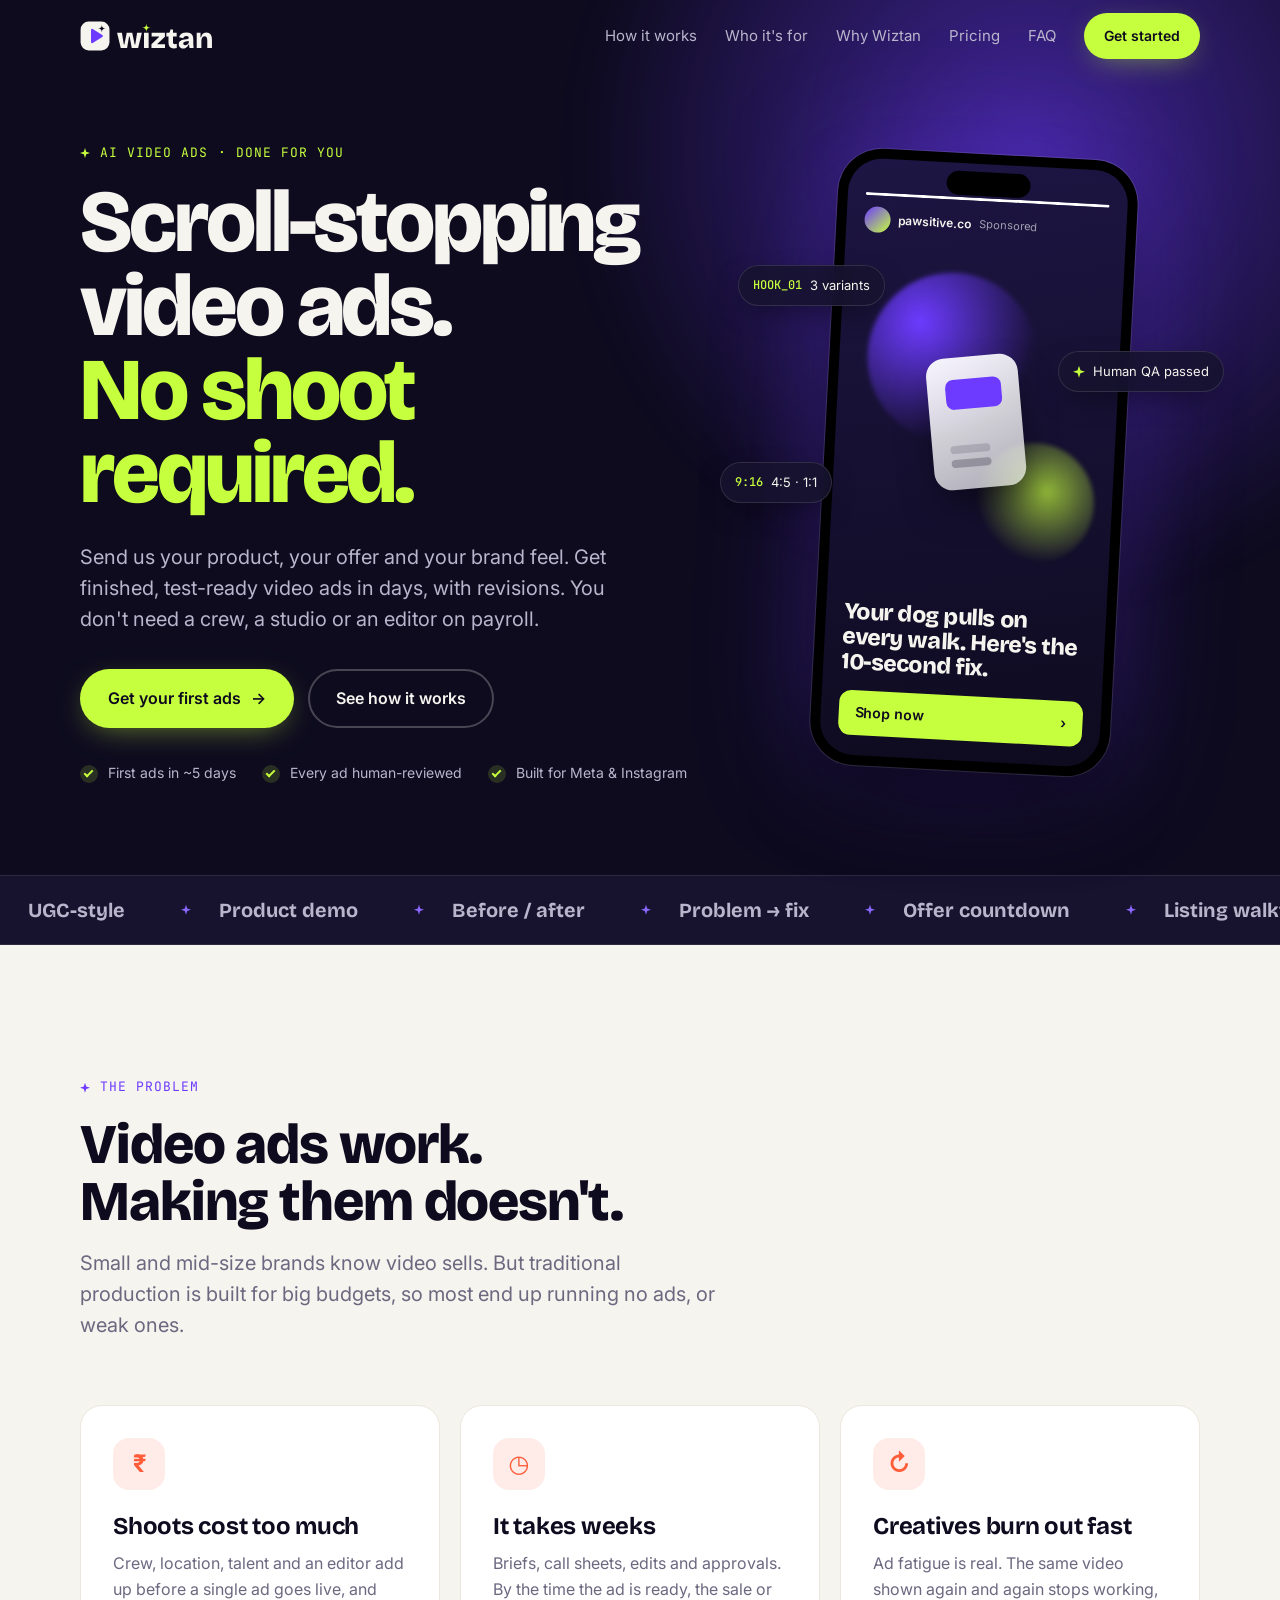
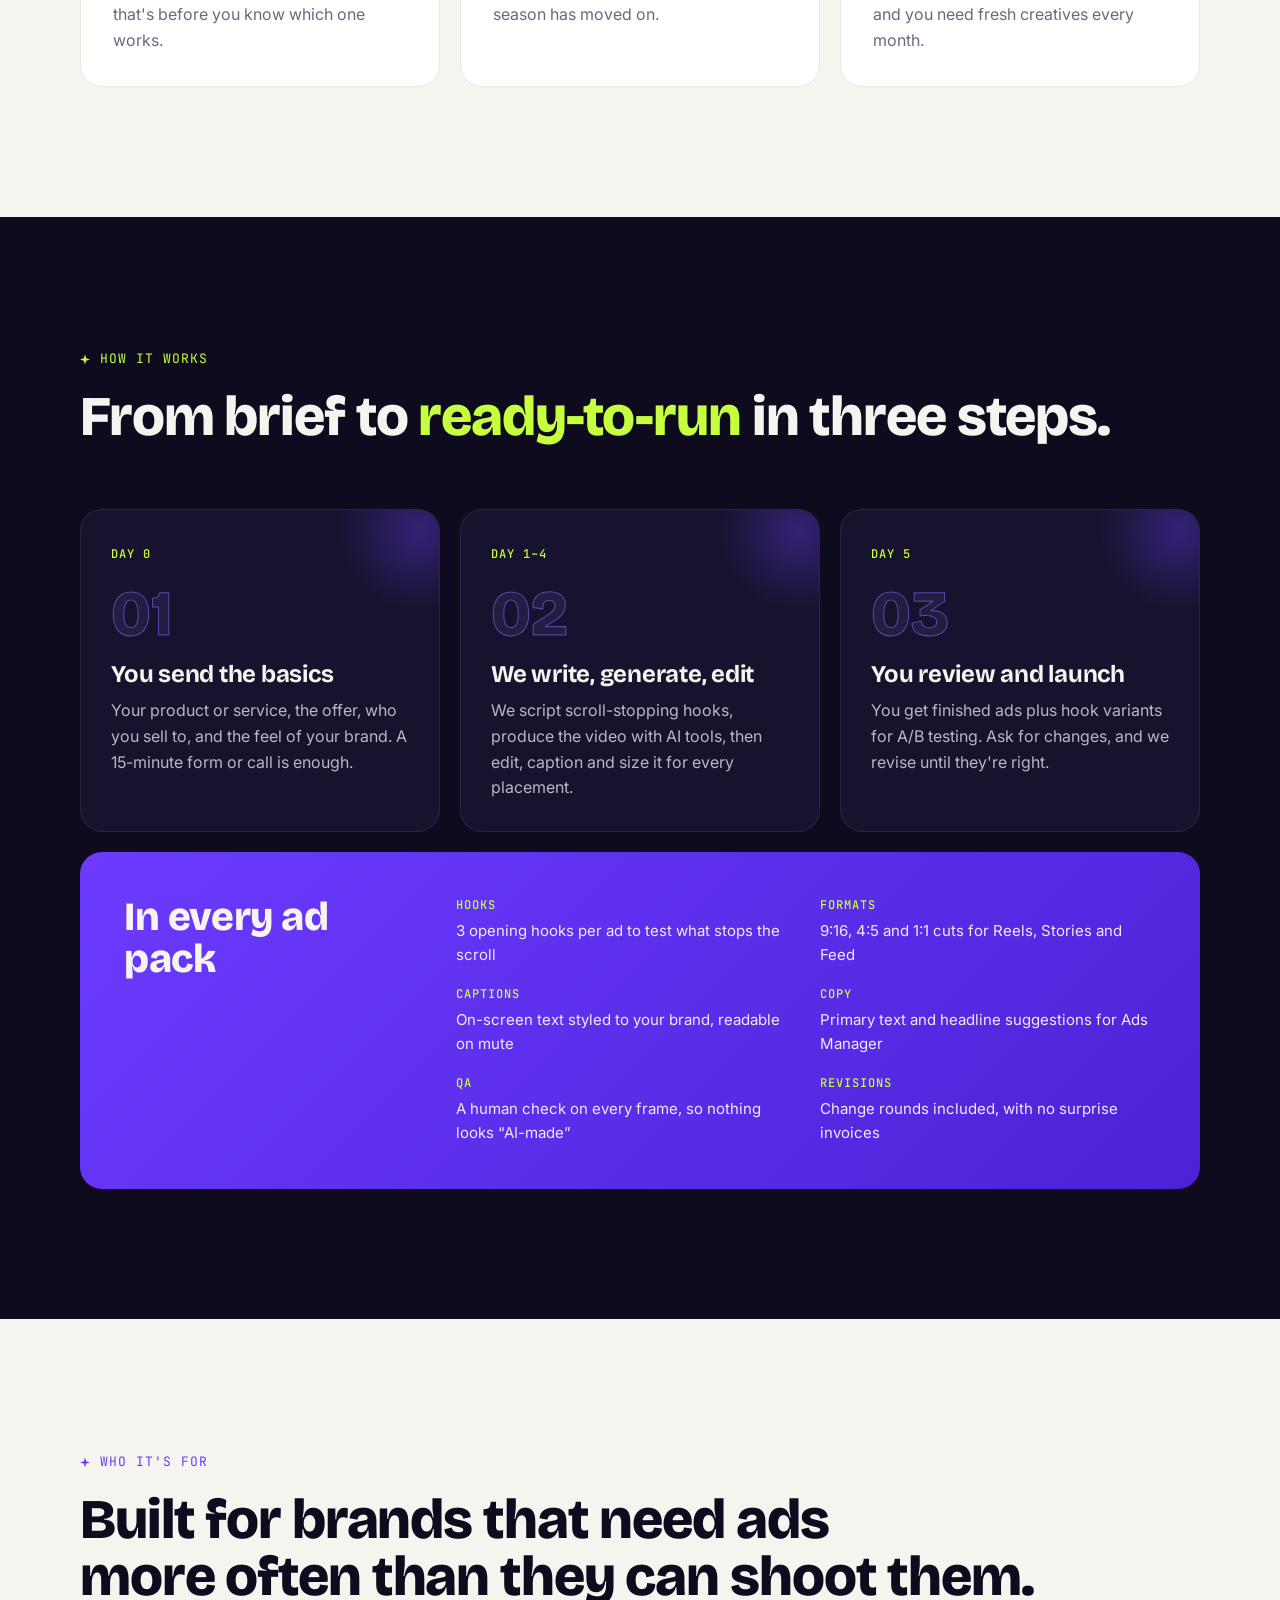
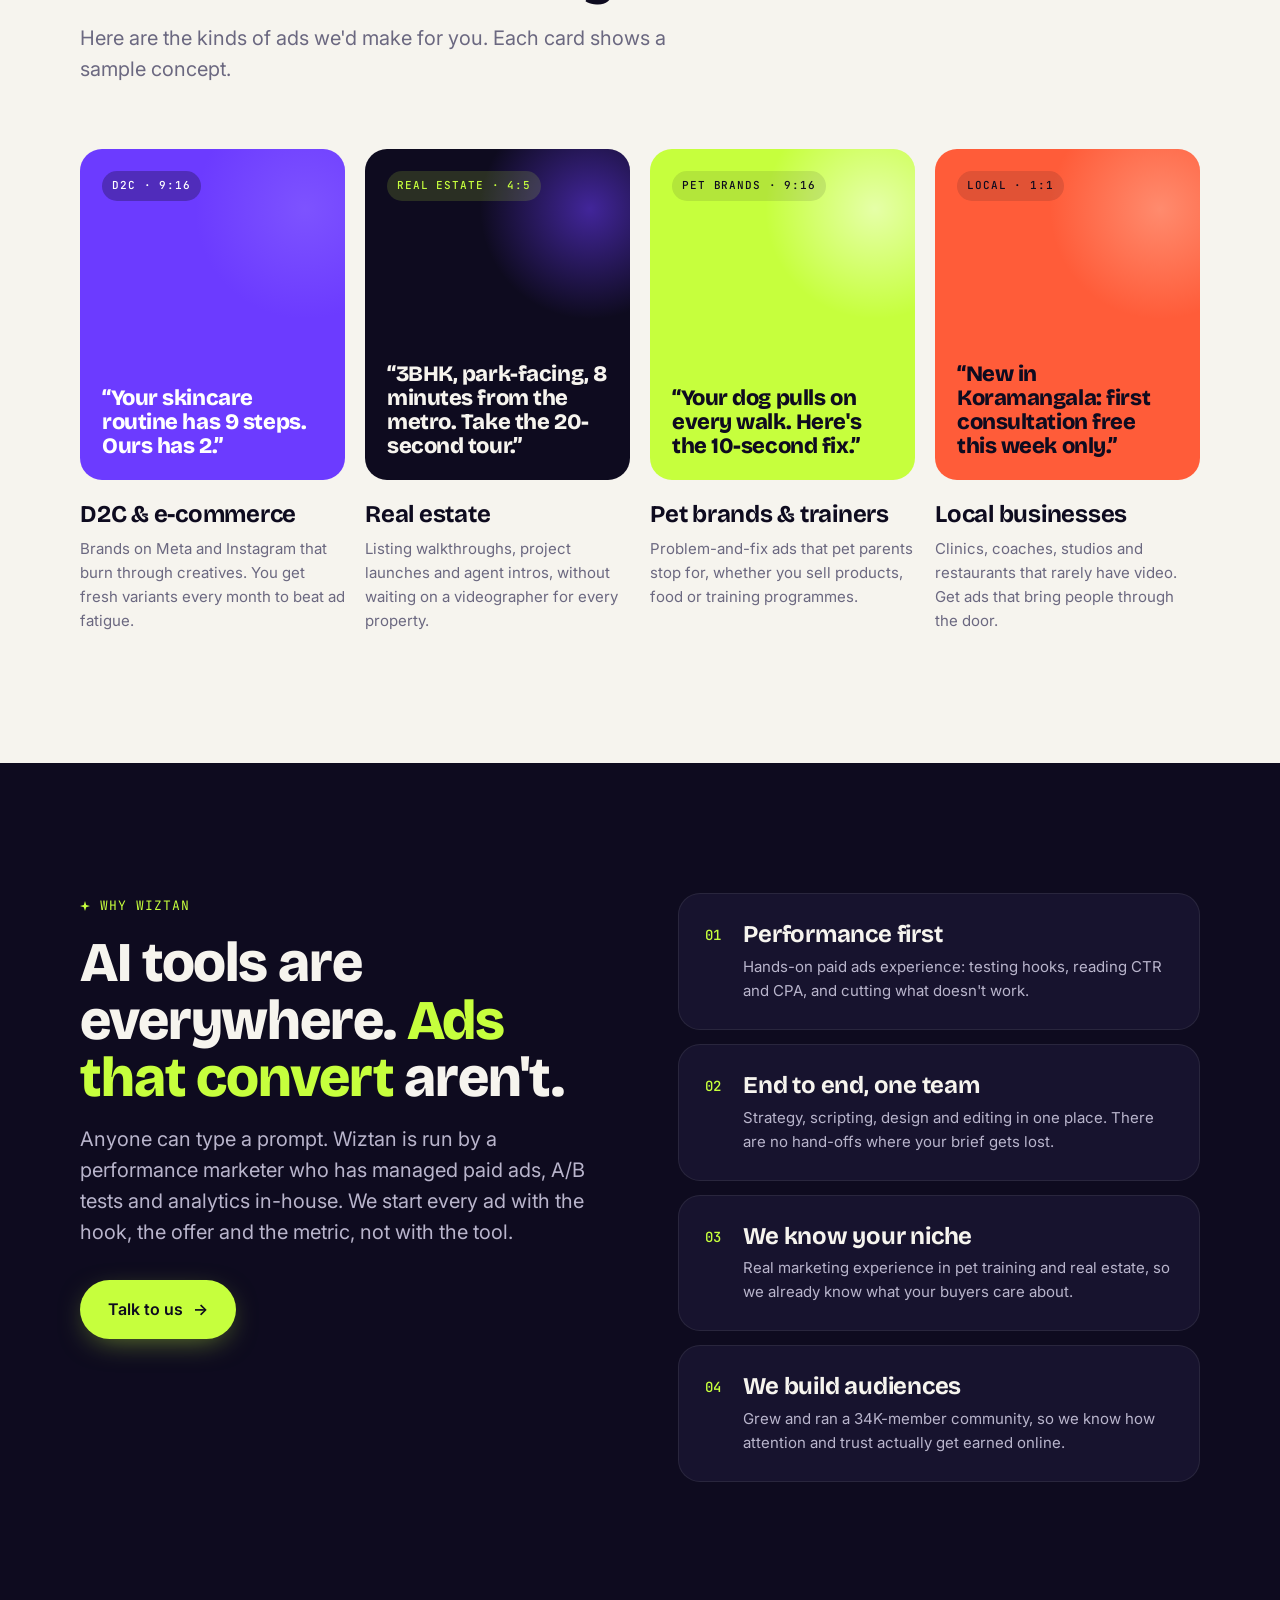
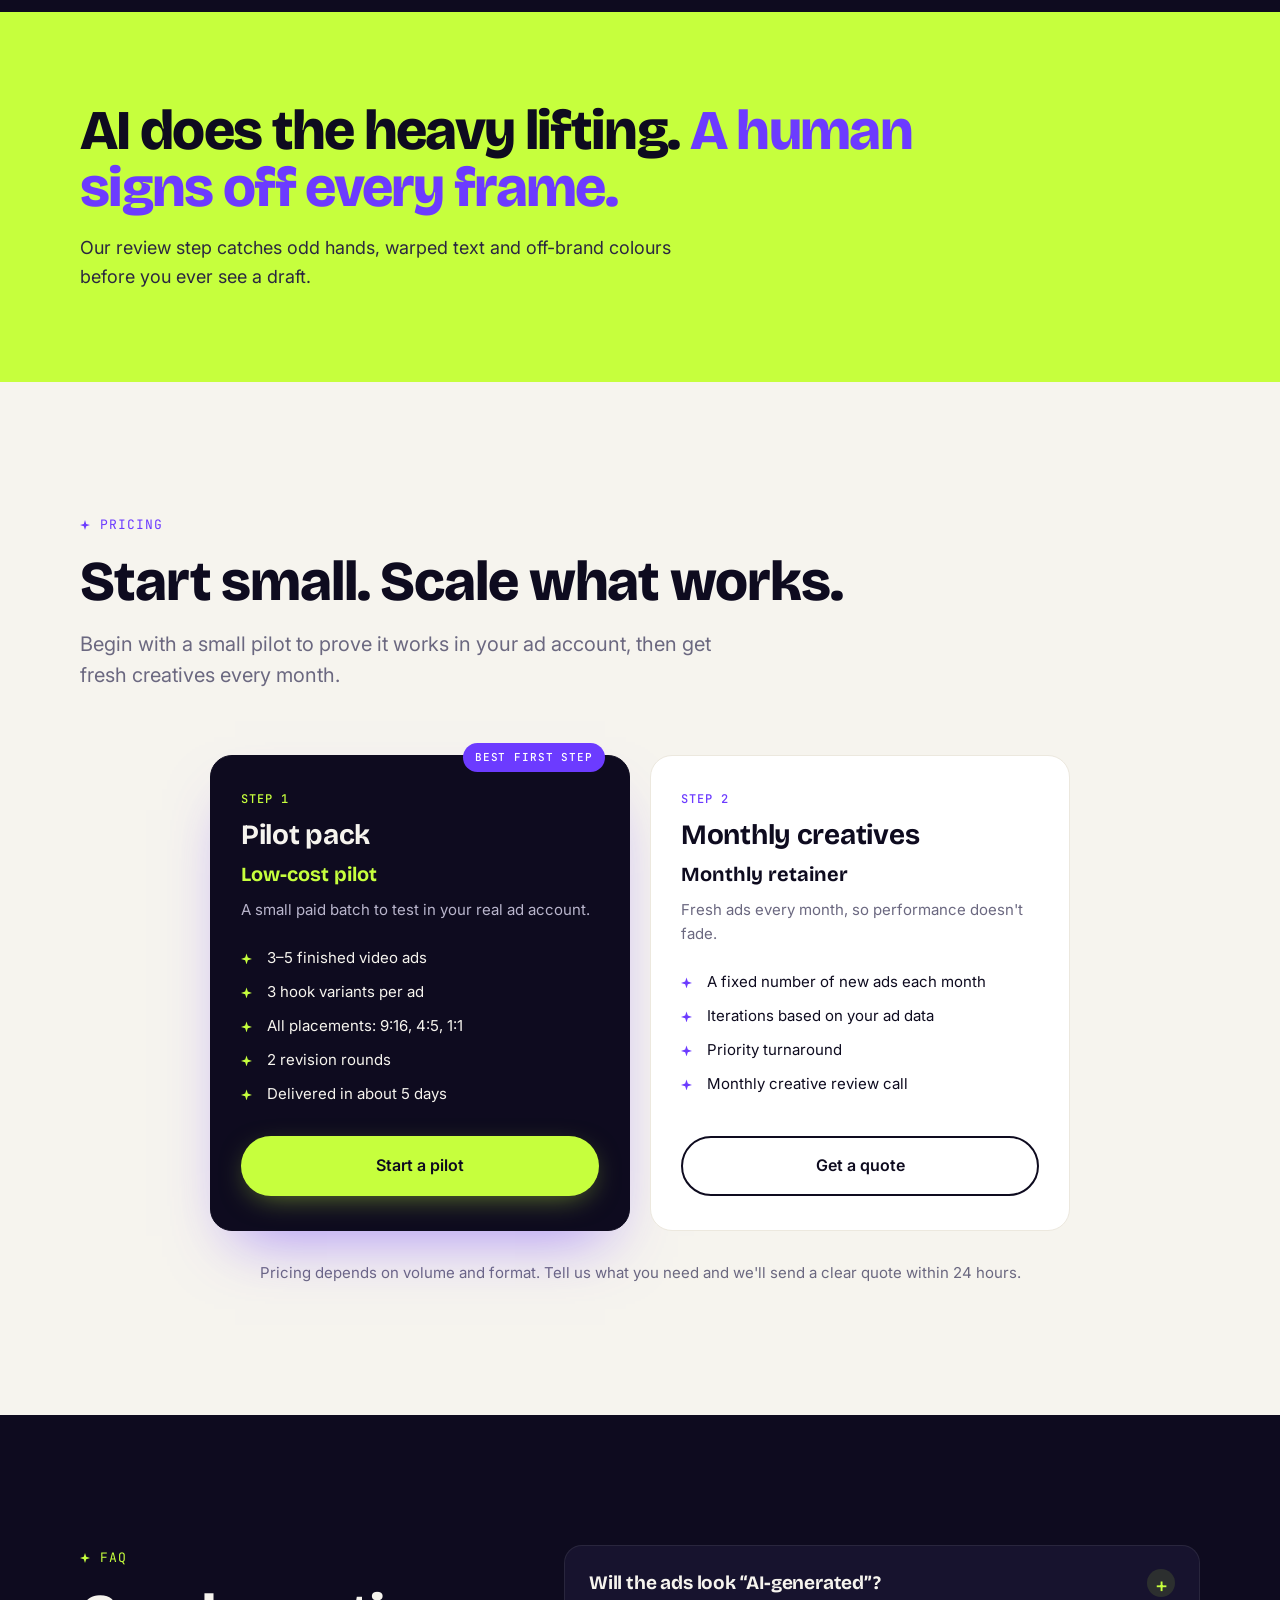
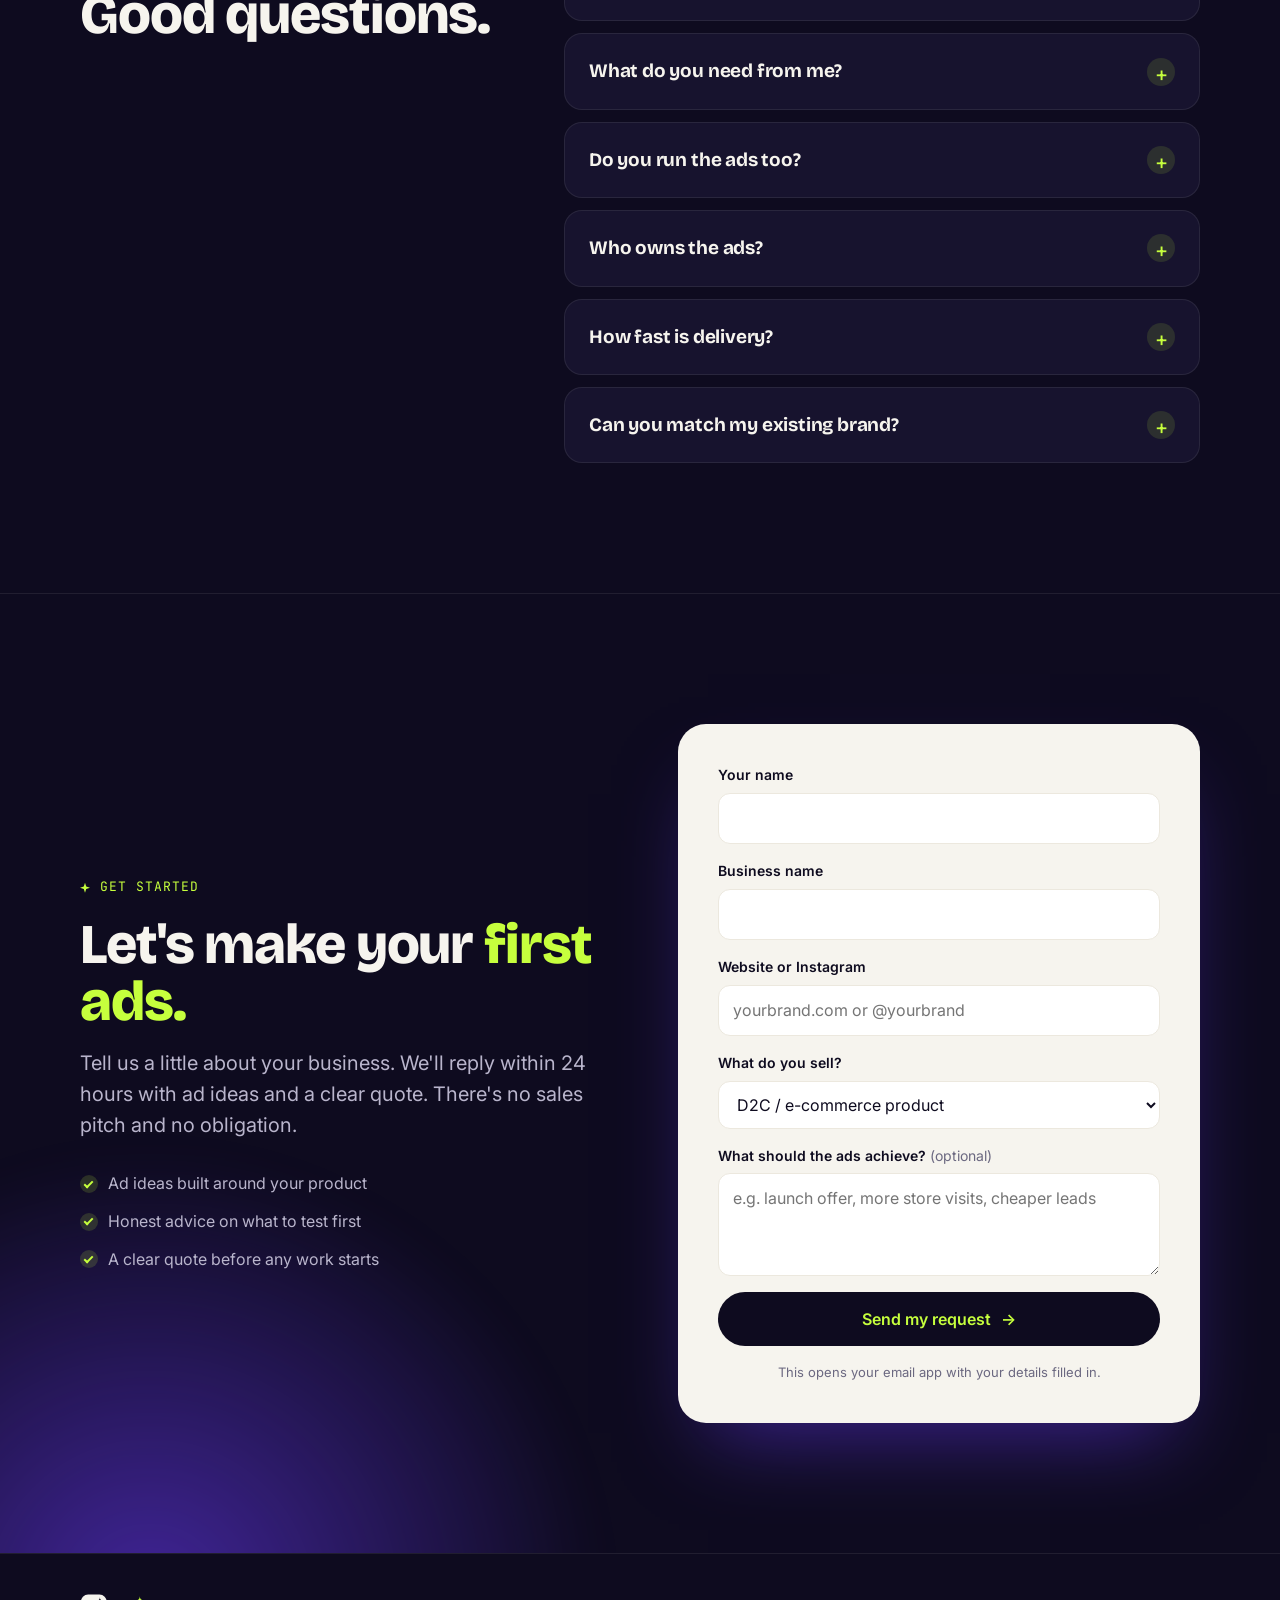
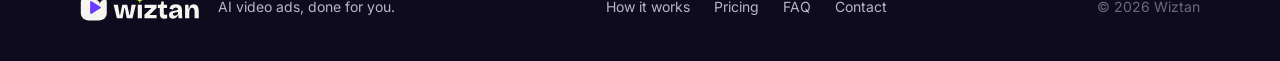
==== commit 179f5512: "Remove free samples offer from Wiztan site Drop the free samples plan and CTAs; pricing is now Pilot" ====
--- a/wiztan/index.html
+++ b/wiztan/index.html
@@ -33,9 +33,9 @@
       <a href="#why">Why Wiztan</a>
       <a href="#pricing">Pricing</a>
       <a href="#faq">FAQ</a>
-      <a href="#contact" class="btn btn-lime btn-sm nav-cta-mobile">Get free samples</a>
+      <a href="#contact" class="btn btn-lime btn-sm nav-cta-mobile">Get started</a>
     </nav>
-    <a href="#contact" class="btn btn-lime btn-sm nav-cta">Get free samples</a>
+    <a href="#contact" class="btn btn-lime btn-sm nav-cta">Get started</a>
     <button class="nav-toggle" id="navToggle" aria-label="Open menu" aria-expanded="false" aria-controls="navLinks">
       <span></span><span></span>
     </button>
@@ -59,7 +59,7 @@
           video ads in days, with revisions. You don't need a crew, a studio or an editor on payroll.
         </p>
         <div class="hero-ctas reveal">
-          <a href="#contact" class="btn btn-lime">Get 3 free sample ads <span aria-hidden="true">&rarr;</span></a>
+          <a href="#contact" class="btn btn-lime">Get your first ads <span aria-hidden="true">&rarr;</span></a>
           <a href="#how" class="btn btn-ghost">See how it works</a>
         </div>
         <ul class="hero-proof reveal">
@@ -279,26 +279,13 @@
       <div class="section-head reveal">
         <p class="label">Pricing</p>
         <h2>Start small. Scale what works.</h2>
-        <p class="lead">Every engagement starts with free samples, so you see the quality before you pay anything.</p>
+        <p class="lead">Begin with a small pilot to prove it works in your ad account, then get fresh creatives every month.</p>
       </div>
 
       <div class="plans">
-        <article class="plan reveal">
-          <p class="plan-step mono">Step 1</p>
-          <h3>Free samples</h3>
-          <p class="plan-price">Free</p>
-          <p class="plan-desc">See what Wiztan would make for your brand before you commit.</p>
-          <ul>
-            <li>Up to 3 sample ad concepts</li>
-            <li>Made from your real product &amp; offer</li>
-            <li>No call or contract needed</li>
-          </ul>
-          <a href="#contact" class="btn btn-outline">Request samples</a>
-        </article>
-
         <article class="plan plan-featured reveal">
           <span class="plan-badge mono">Best first step</span>
-          <p class="plan-step mono">Step 2</p>
+          <p class="plan-step mono">Step 1</p>
           <h3>Pilot pack</h3>
           <p class="plan-price">Low-cost pilot</p>
           <p class="plan-desc">A small paid batch to test in your real ad account.</p>
@@ -313,7 +300,7 @@
         </article>
 
         <article class="plan reveal">
-          <p class="plan-step mono">Step 3</p>
+          <p class="plan-step mono">Step 2</p>
           <h3>Monthly creatives</h3>
           <p class="plan-price">Monthly retainer</p>
           <p class="plan-desc">Fresh ads every month, so performance doesn't fade.</p>
@@ -372,12 +359,12 @@
     <div class="wrap contact-inner">
       <div class="contact-copy reveal">
         <p class="label label-lime">Get started</p>
-        <h2>Get 3 free sample ads <span class="hl">for your brand.</span></h2>
-        <p class="lead">Tell us a little about your business. We'll reply within 24 hours with sample concepts. There's no sales pitch and no obligation.</p>
+        <h2>Let's make your <span class="hl">first ads.</span></h2>
+        <p class="lead">Tell us a little about your business. We'll reply within 24 hours with ad ideas and a clear quote. There's no sales pitch and no obligation.</p>
         <ul class="contact-points">
-          <li><span class="tick" aria-hidden="true"></span>Samples made from your real product</li>
+          <li><span class="tick" aria-hidden="true"></span>Ad ideas built around your product</li>
           <li><span class="tick" aria-hidden="true"></span>Honest advice on what to test first</li>
-          <li><span class="tick" aria-hidden="true"></span>Decide later. Nothing to sign.</li>
+          <li><span class="tick" aria-hidden="true"></span>A clear quote before any work starts</li>
         </ul>
       </div>
 
--- a/wiztan/assets/css/wiztan.css
+++ b/wiztan/assets/css/wiztan.css
@@ -281,7 +281,7 @@
 .band-sub { margin-top: 18px; font-size: 18px; max-width: 620px; color: #2b2840; }
 
 /* pricing */
-.plans { display: grid; grid-template-columns: repeat(3, 1fr); gap: 20px; align-items: stretch; }
+.plans { display: grid; grid-template-columns: repeat(2, 1fr); gap: 20px; align-items: stretch; max-width: 860px; margin: 0 auto; }
 .plan { position: relative; background: #fff; border: 1px solid var(--paper-2); border-radius: var(--radius); padding: 34px 30px; display: flex; flex-direction: column; }
 .plan-step { font-size: 12px; letter-spacing: .08em; text-transform: uppercase; color: var(--violet); }
 .plan h3 { font-size: 28px; margin: 10px 0 6px; }
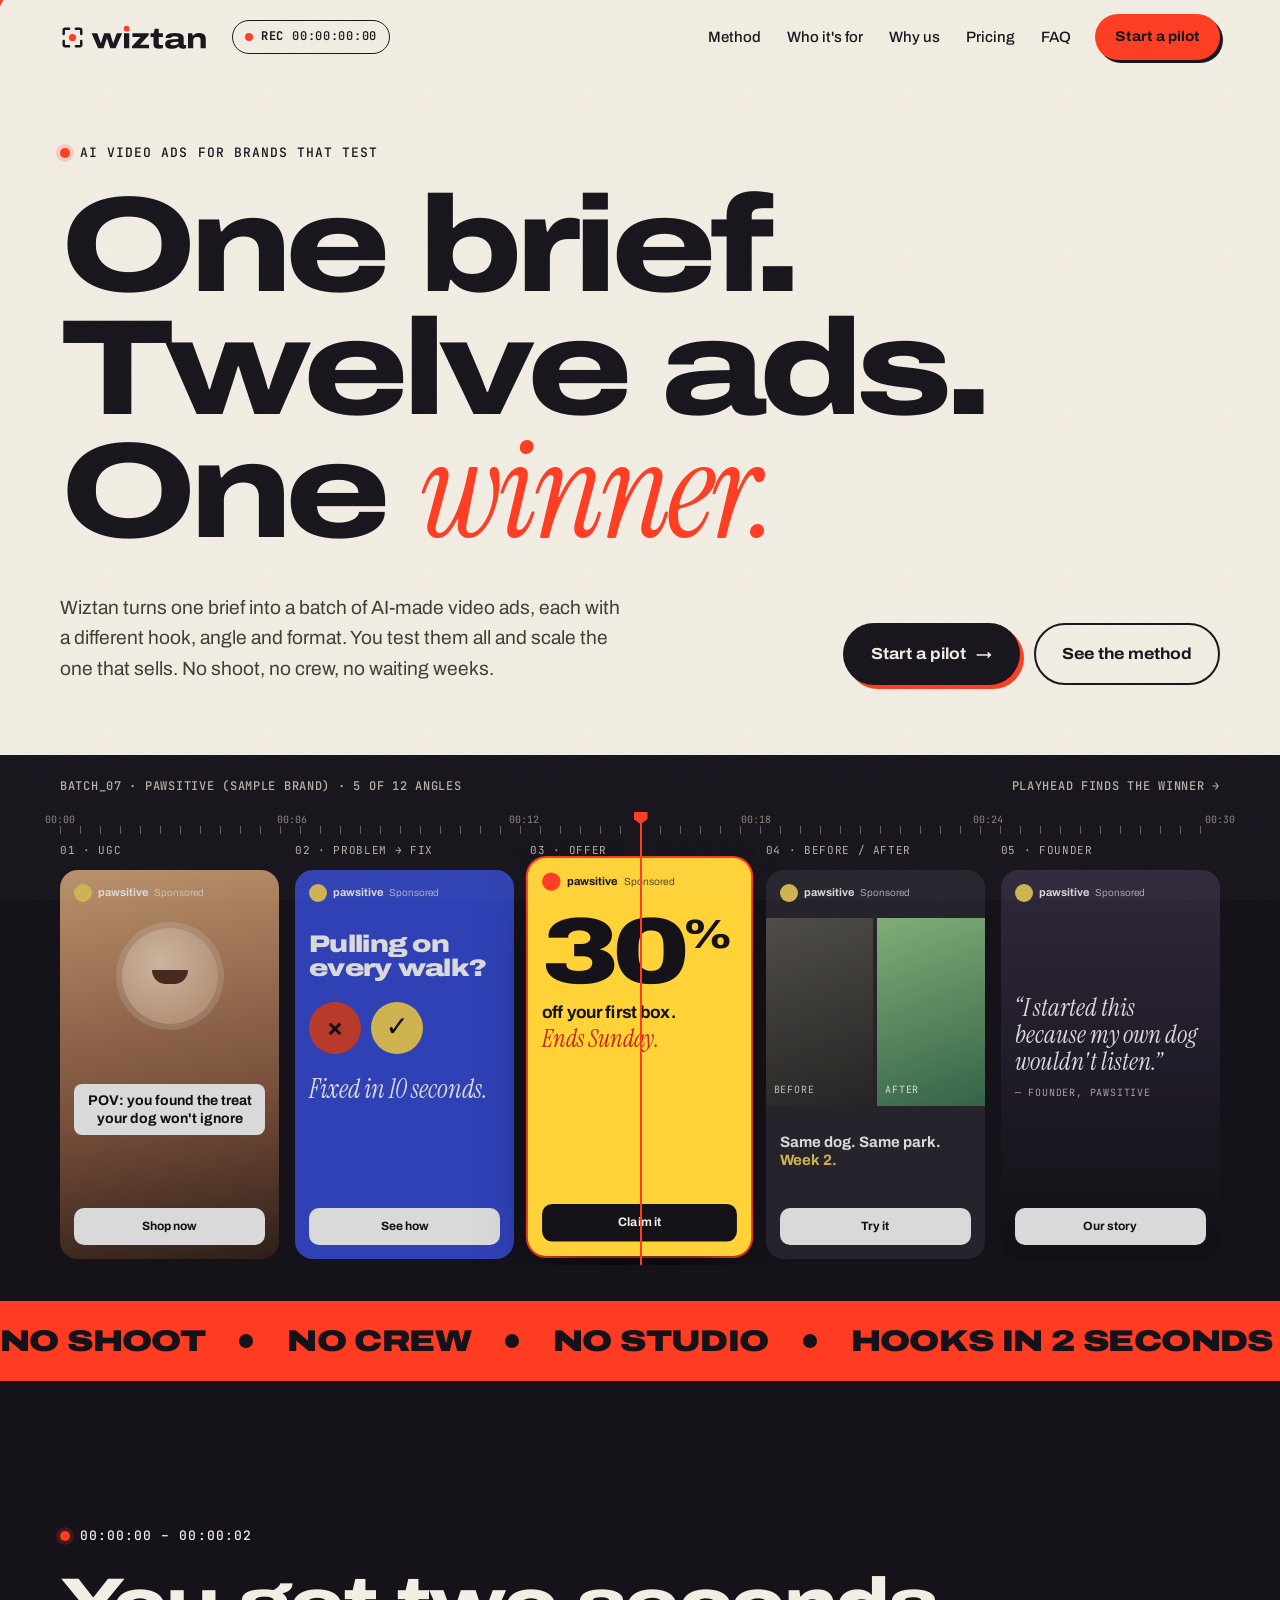
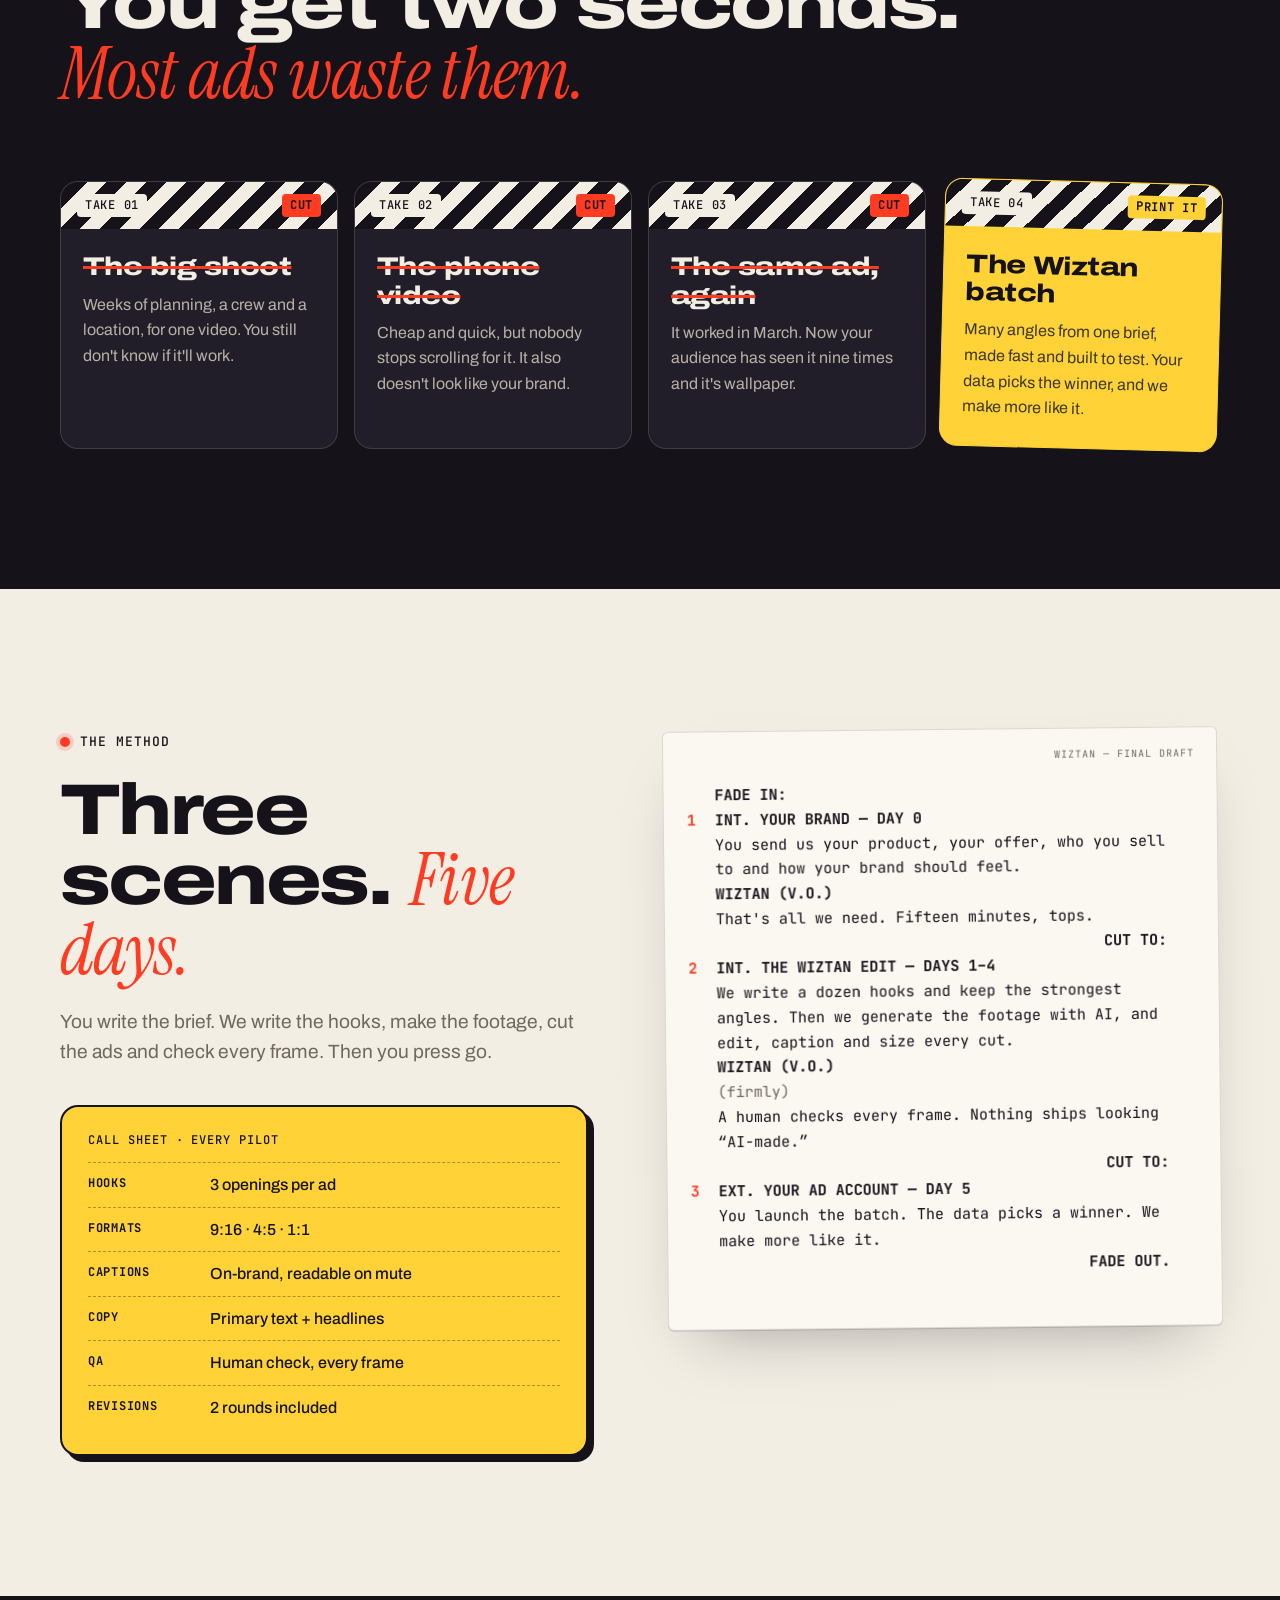
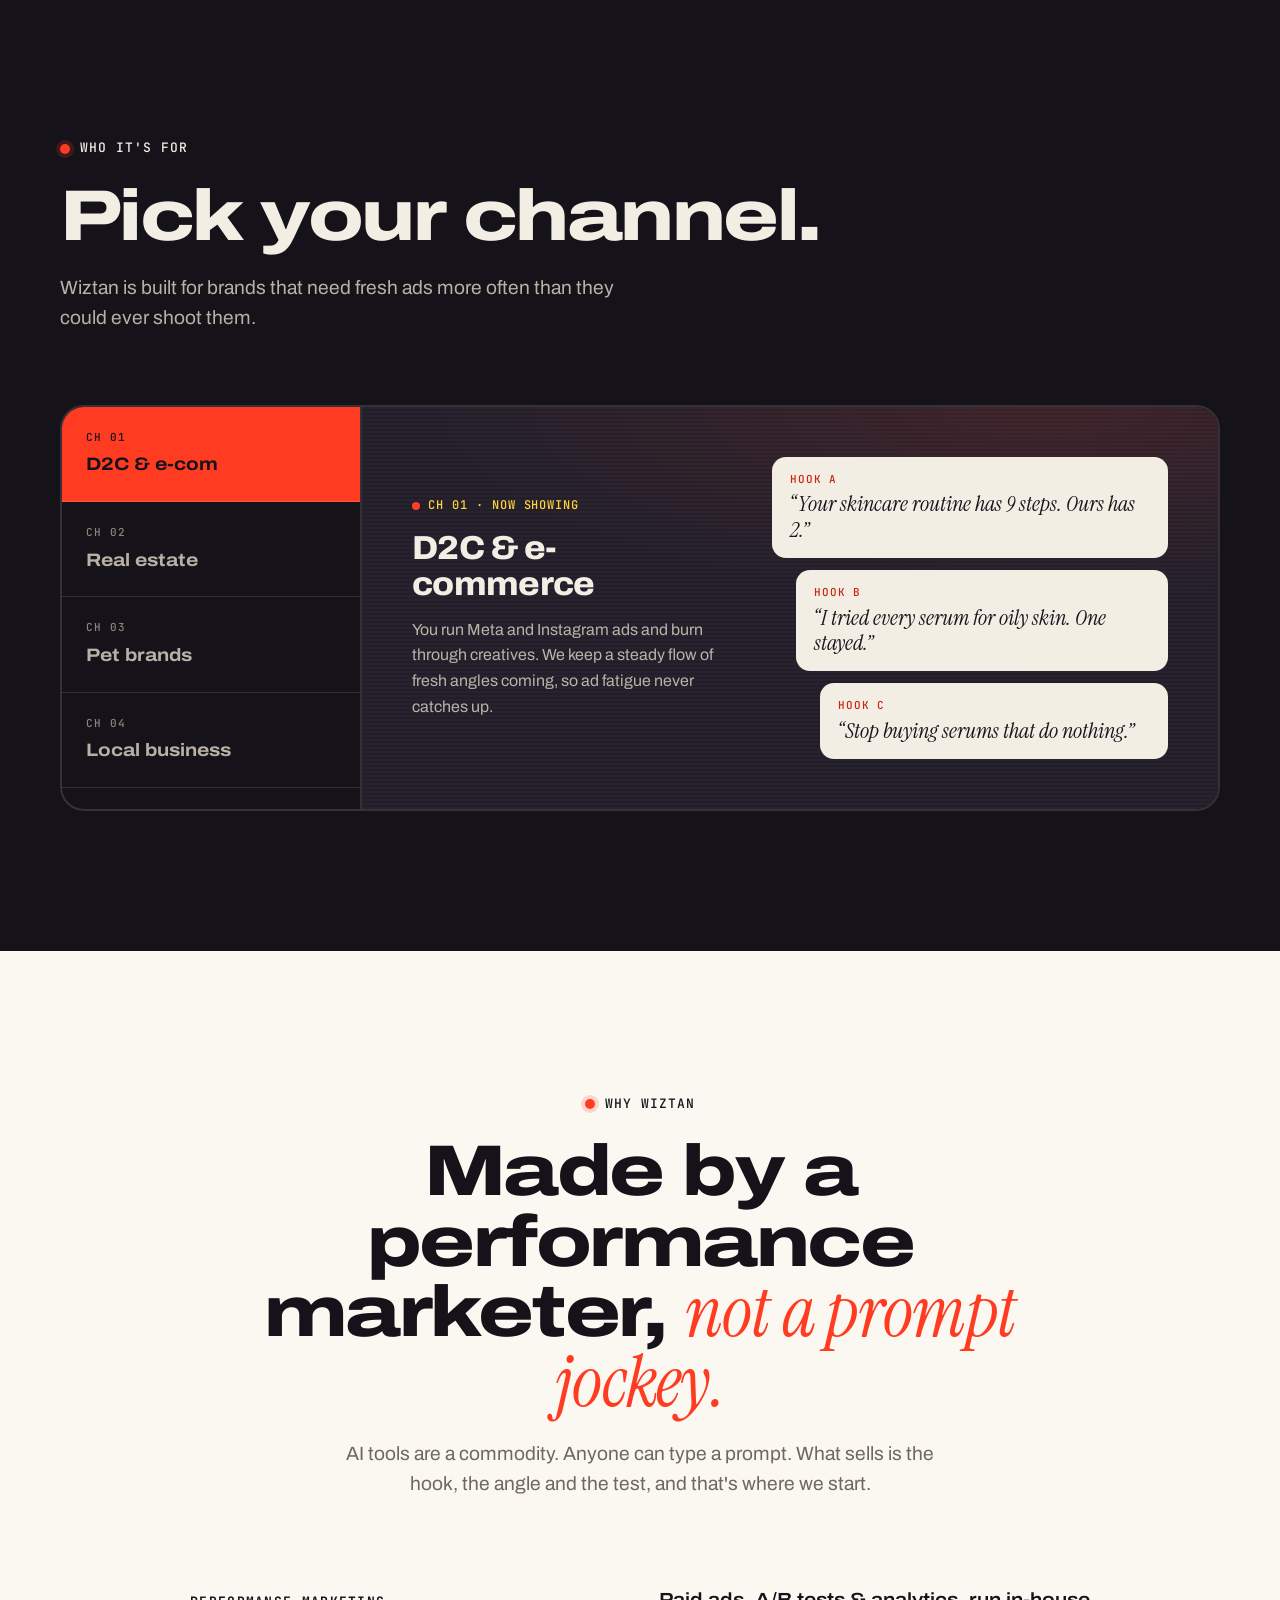
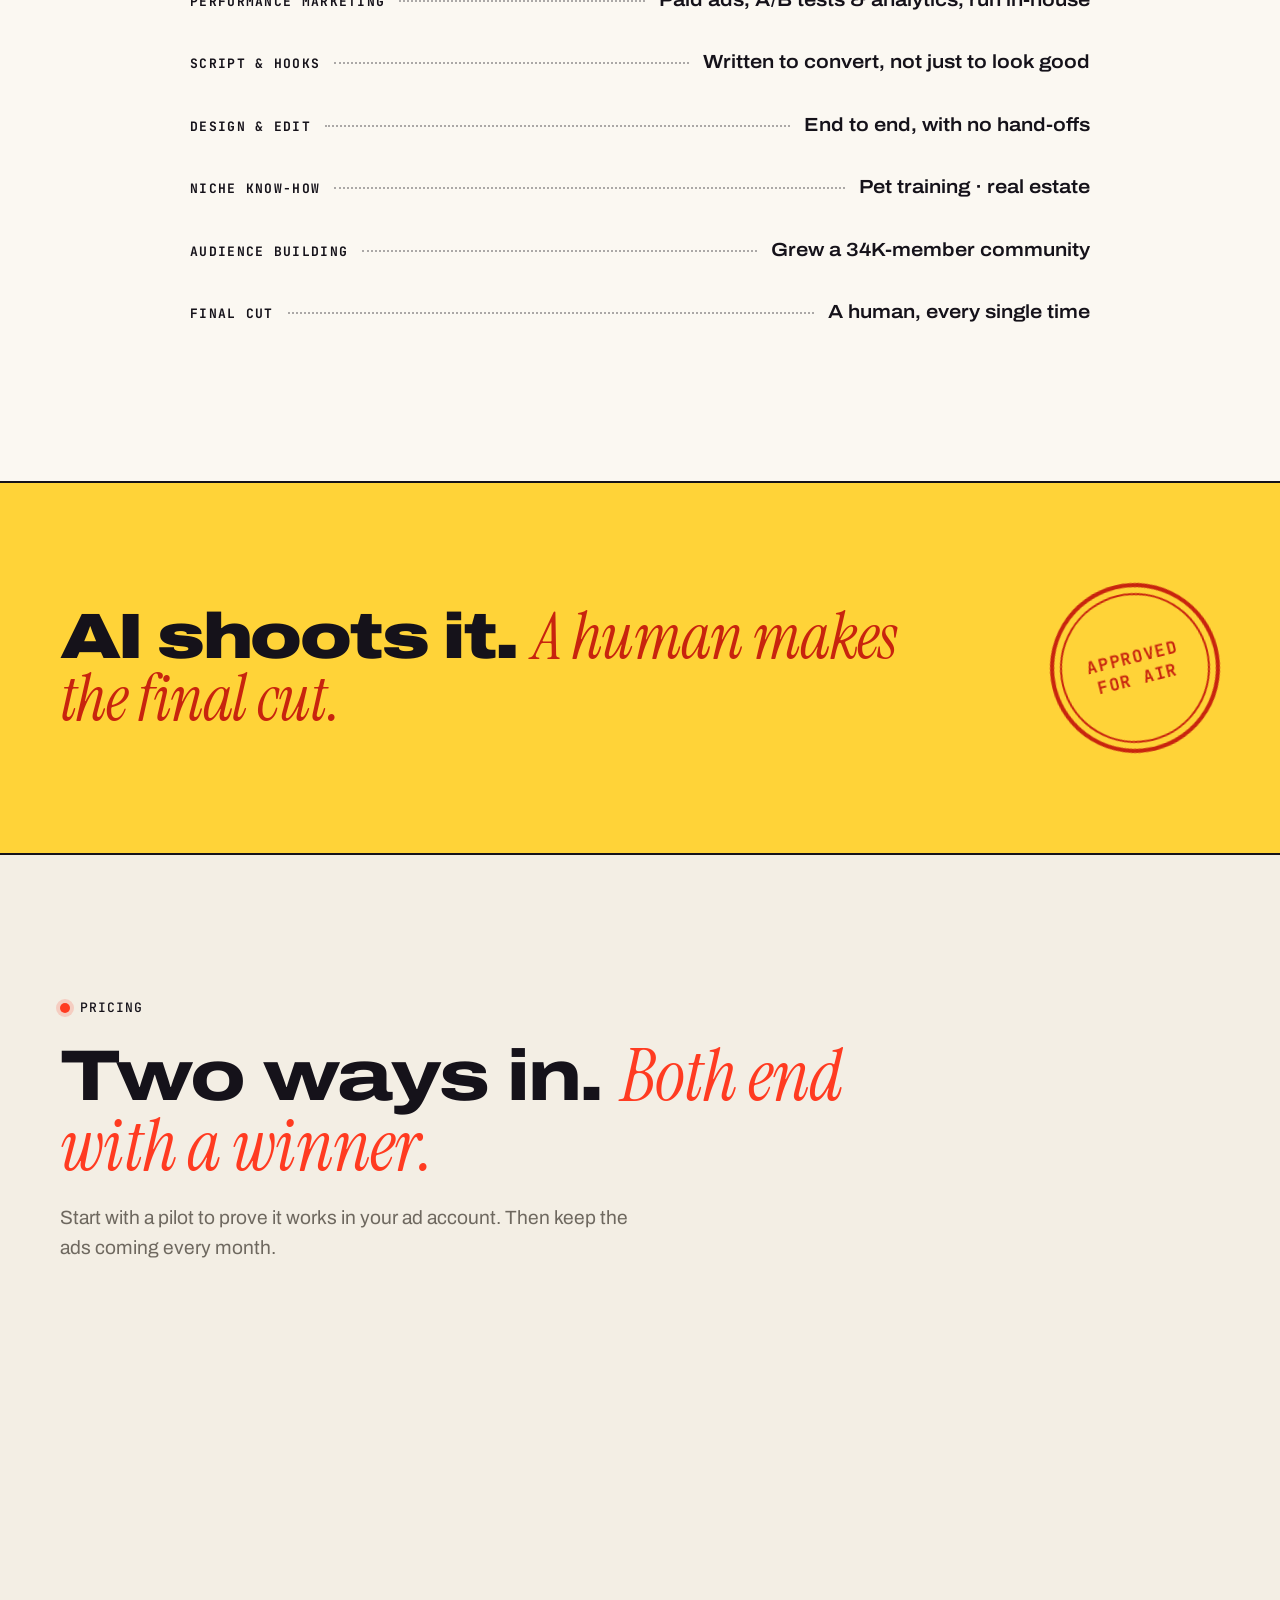
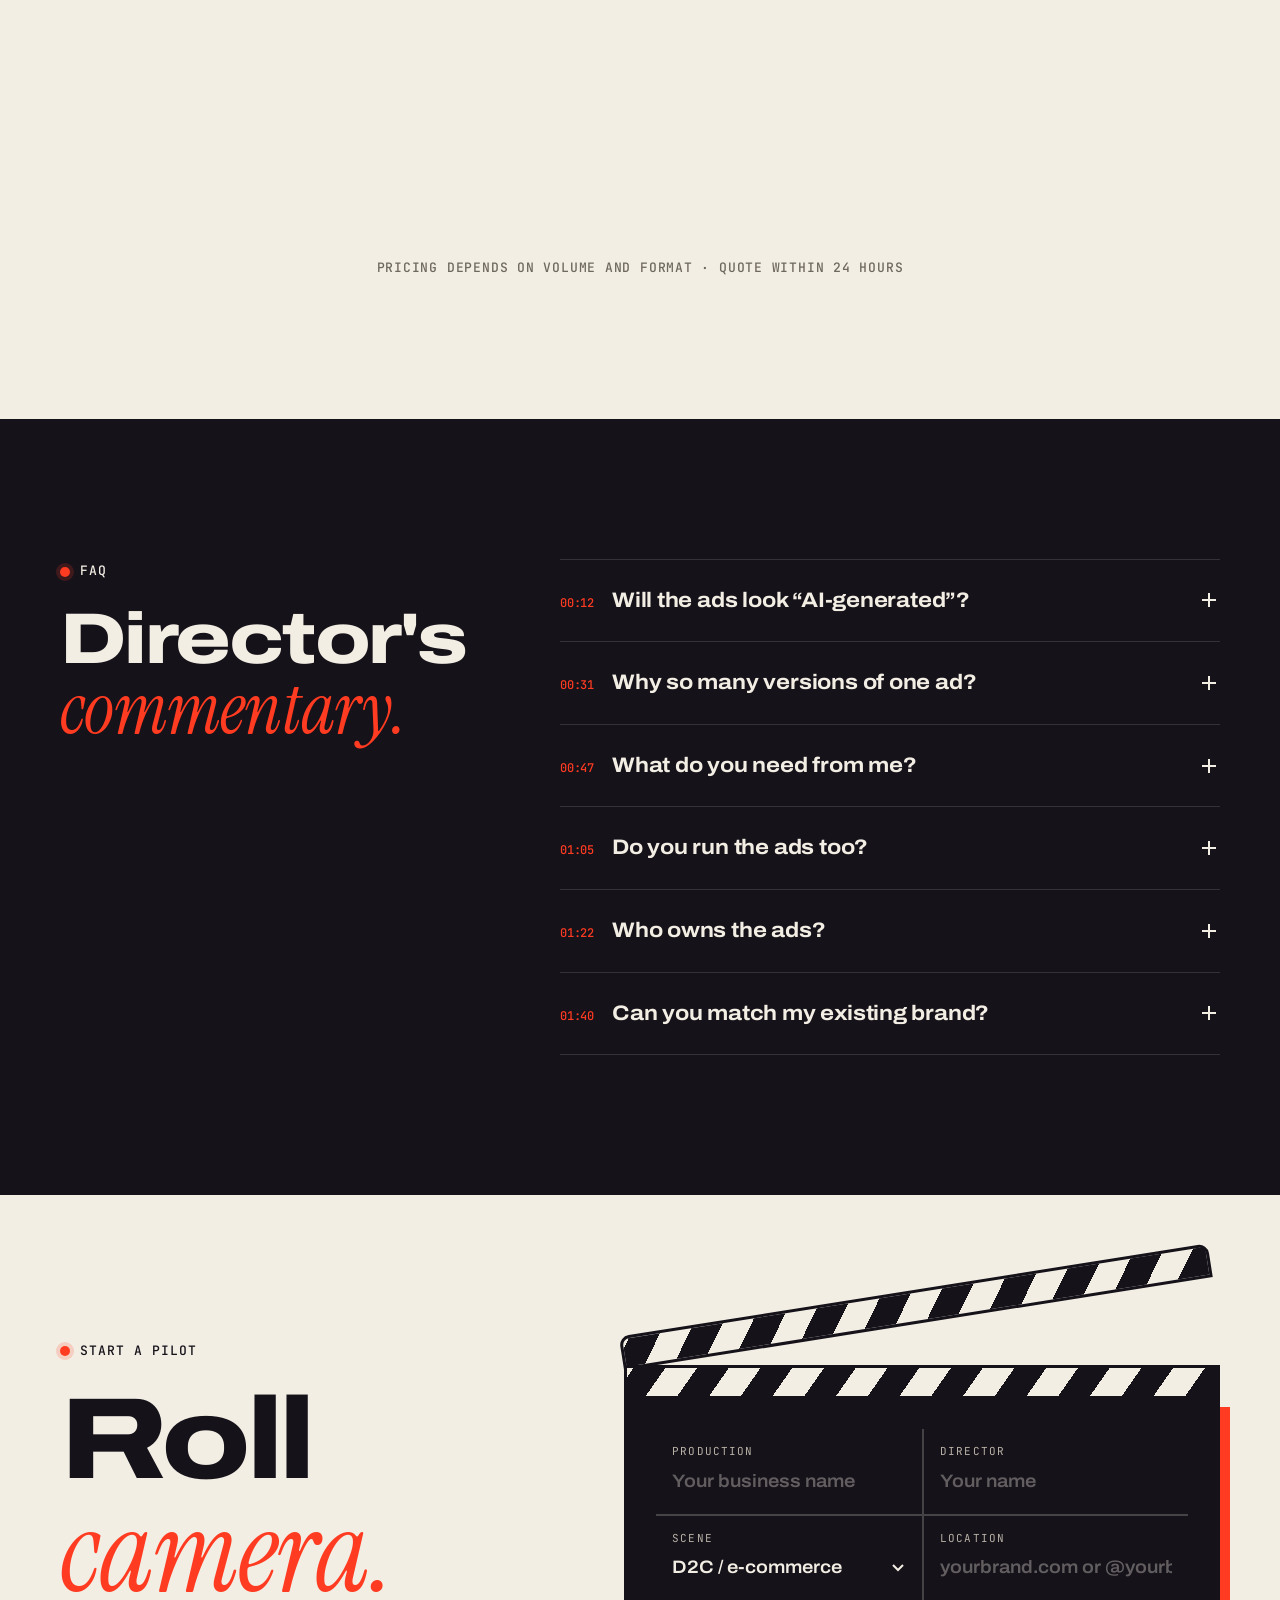
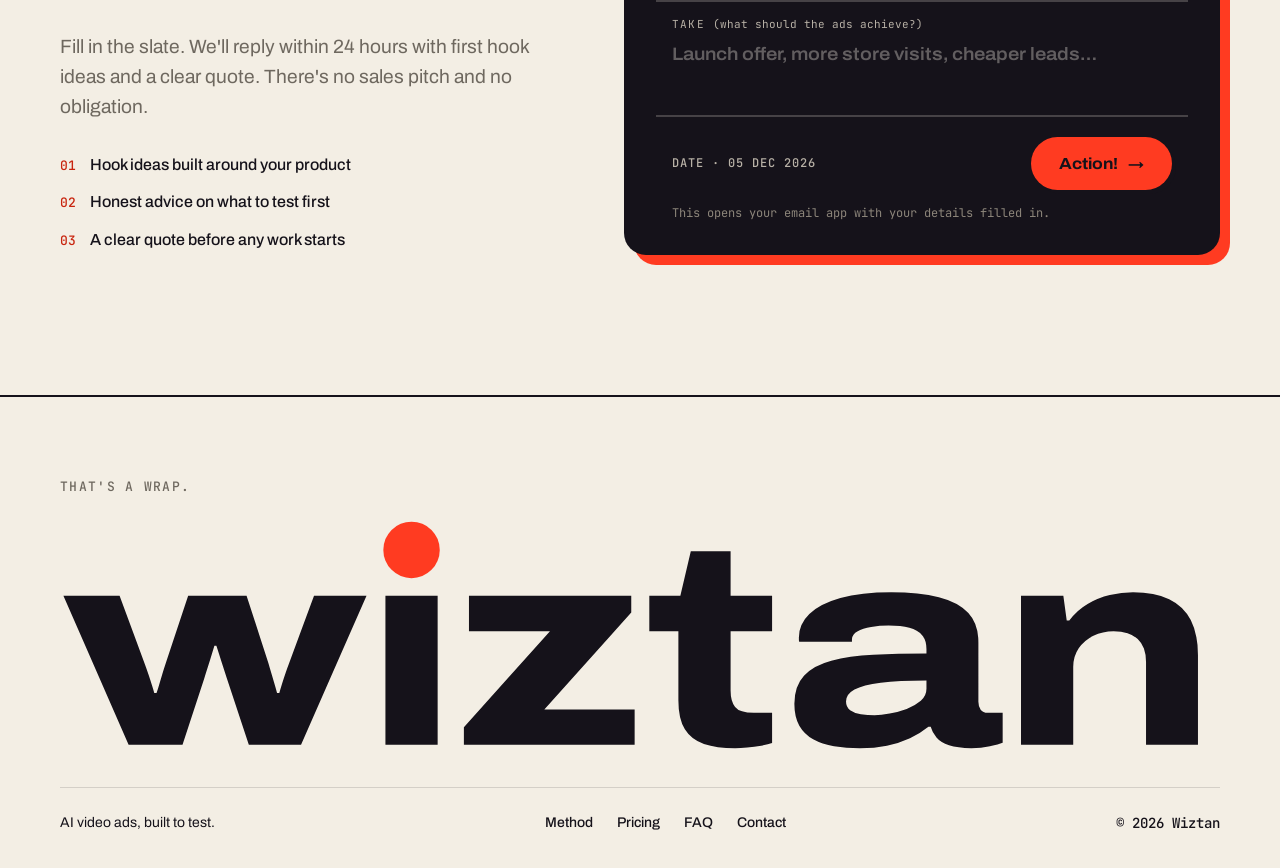
==== commit 18fead9a: "Redesign Wiztan site around 'One brief. Twelve ads. One winner.' New film/edit concept: REC timecode" ====
--- a/wiztan/index.html
+++ b/wiztan/index.html
@@ -3,264 +3,280 @@
 <head>
 <meta charset="UTF-8" />
 <meta name="viewport" content="width=device-width, initial-scale=1.0" />
-<title>Wiztan — AI Video Ads, Done For You</title>
-<meta name="description" content="Wiztan makes scroll-stopping AI video ads for brands that need ads but don't have the budget or time for shoots and editors. Send a product and an offer, get test-ready ads in days." />
-<meta name="theme-color" content="#0E0B1F" />
-
-<meta property="og:title" content="Wiztan — Scroll-stopping video ads. No shoot required." />
-<meta property="og:description" content="Done-for-you AI video ads for D2C, e-commerce and local brands. Test-ready creatives in days, with revisions." />
+<title>Wiztan Video Ads</title>
+<meta name="description" content="Wiztan turns one brief into a batch of AI-made video ads, each with a different hook and angle. Test them all, scale the winner. No shoot, no crew, no waiting." />
+<meta name="theme-color" content="#F3EEE4" />
+
+<meta property="og:title" content="Wiztan — One brief. Twelve ads. One winner." />
+<meta property="og:description" content="AI-made video ads built for testing. Many hooks, many angles, one brief. No shoot required." />
 <meta property="og:type" content="website" />
 
-<link rel="icon" type="image/svg+xml" href="assets/logo/wiztan-mark.svg" />
+<link rel="icon" type="image/svg+xml" href="assets/logo/wiztan-app-icon.svg" />
 
 <link rel="preconnect" href="https://fonts.googleapis.com" />
 <link rel="preconnect" href="https://fonts.gstatic.com" crossorigin />
-<link href="https://fonts.googleapis.com/css2?family=Bricolage+Grotesque:opsz,wght@12..96,500;12..96,700;12..96,800&family=Inter:wght@400;500;600&family=JetBrains+Mono:wght@500&display=swap" rel="stylesheet" />
+<link href="https://fonts.googleapis.com/css2?family=Archivo:wdth,wght@100..125,400..900&family=Instrument+Serif:ital@0;1&family=JetBrains+Mono:wght@400;500;700&display=swap" rel="stylesheet" />
 
 <link rel="stylesheet" href="assets/css/wiztan.css" />
 </head>
 <body>
+
+<a class="skip" href="#main">Skip to content</a>
+
+<!-- Playhead progress -->
+<div class="playhead-bar" aria-hidden="true"><span id="playhead"></span></div>
 
 <!-- NAV -->
 <header class="nav" id="nav">
   <div class="wrap nav-inner">
     <a href="#top" class="nav-logo" aria-label="Wiztan home">
-      <img src="assets/logo/wiztan-logo-white.svg" alt="Wiztan" width="138" height="31" />
+      <img src="assets/logo/wiztan-logo.svg" alt="Wiztan" width="150" height="25" />
     </a>
+    <div class="rec" aria-hidden="true"><span class="rec-dot"></span>REC <span class="tc" id="timecode">00:00:00:00</span></div>
     <nav class="nav-links" id="navLinks" aria-label="Main">
-      <a href="#how">How it works</a>
-      <a href="#niches">Who it's for</a>
-      <a href="#why">Why Wiztan</a>
-      <a href="#pricing">Pricing</a>
-      <a href="#faq">FAQ</a>
-      <a href="#contact" class="btn btn-lime btn-sm nav-cta-mobile">Get started</a>
+      <a href="#method">Method</a>
+      <a href="#channels">Who it's for</a>
+      <a href="#credits">Why us</a>
+      <a href="#tickets">Pricing</a>
+      <a href="#commentary">FAQ</a>
+      <a href="#slate" class="btn btn-red btn-sm nav-cta-mobile">Start a pilot</a>
     </nav>
-    <a href="#contact" class="btn btn-lime btn-sm nav-cta">Get started</a>
+    <a href="#slate" class="btn btn-red btn-sm nav-cta">Start a pilot</a>
     <button class="nav-toggle" id="navToggle" aria-label="Open menu" aria-expanded="false" aria-controls="navLinks">
       <span></span><span></span>
     </button>
   </div>
 </header>
 
-<main id="top">
+<main id="main">
 
   <!-- HERO -->
-  <section class="hero">
-    <div class="hero-glow" aria-hidden="true"></div>
-    <div class="wrap hero-inner">
-      <div class="hero-copy">
-        <p class="label label-lime reveal">AI video ads &middot; Done for you</p>
-        <h1 class="hero-title reveal">
-          Scroll-stopping video ads.
-          <span class="hl">No shoot required.</span>
-        </h1>
+  <section class="hero" id="top">
+    <div class="wrap">
+      <p class="label reveal"><span class="sq"></span>AI video ads for brands that test</p>
+      <h1 class="hero-title">
+        <span class="ln reveal">One brief.</span>
+        <span class="ln reveal">Twelve ads.</span>
+        <span class="ln reveal">One <em>winner.</em></span>
+      </h1>
+      <div class="hero-row">
         <p class="hero-sub reveal">
-          Send us your product, your offer and your brand feel. Get finished, test-ready
-          video ads in days, with revisions. You don't need a crew, a studio or an editor on payroll.
+          Wiztan turns one brief into a batch of AI-made video ads, each with a different hook, angle and format.
+          You test them all and scale the one that sells. No shoot, no crew, no waiting weeks.
         </p>
         <div class="hero-ctas reveal">
-          <a href="#contact" class="btn btn-lime">Get your first ads <span aria-hidden="true">&rarr;</span></a>
-          <a href="#how" class="btn btn-ghost">See how it works</a>
-        </div>
-        <ul class="hero-proof reveal">
-          <li><span class="tick" aria-hidden="true"></span>First ads in ~5 days</li>
-          <li><span class="tick" aria-hidden="true"></span>Every ad human-reviewed</li>
-          <li><span class="tick" aria-hidden="true"></span>Built for Meta &amp; Instagram</li>
-        </ul>
-      </div>
-
-      <!-- Phone mock with cycling ad -->
-      <div class="hero-visual reveal" aria-hidden="true">
-        <div class="phone">
-          <div class="phone-notch"></div>
-          <div class="ad" id="heroAd" data-theme="0">
-            <div class="ad-progress"><span id="adProgress"></span></div>
-            <div class="ad-top">
-              <span class="ad-avatar"></span>
-              <span class="ad-brand" id="adBrand">pawsitive.co</span>
-              <span class="ad-sponsored">Sponsored</span>
-            </div>
-            <div class="ad-scene">
-              <div class="blob b1"></div>
-              <div class="blob b2"></div>
-              <div class="ad-product"></div>
-            </div>
-            <p class="ad-hook" id="adHook">Your dog pulls on every walk. Here's the 10-second fix.</p>
-            <div class="ad-cta"><span id="adCta">Shop now</span><span aria-hidden="true">&rsaquo;</span></div>
-          </div>
-        </div>
-        <div class="chip chip-a"><span class="mono">HOOK_0<span id="hookNum">1</span></span> 3 variants</div>
-        <div class="chip chip-b"><span class="mono">9:16</span> 4:5 &middot; 1:1</div>
-        <div class="chip chip-c"><span class="spark-dot"></span> Human QA passed</div>
-      </div>
-    </div>
-
-    <div class="marquee" aria-label="Ad formats we make">
-      <div class="marquee-track">
-        <span>UGC-style</span><span>Product demo</span><span>Before / after</span><span>Problem &rarr; fix</span>
-        <span>Offer countdown</span><span>Listing walkthrough</span><span>Founder story</span><span>Unboxing</span>
-        <span>Testimonial-style</span><span>Explainer</span>
-        <span>UGC-style</span><span>Product demo</span><span>Before / after</span><span>Problem &rarr; fix</span>
-        <span>Offer countdown</span><span>Listing walkthrough</span><span>Founder story</span><span>Unboxing</span>
-        <span>Testimonial-style</span><span>Explainer</span>
-      </div>
-    </div>
-  </section>
-
-  <!-- PROBLEM -->
-  <section class="section paper" id="problem">
+          <a href="#slate" class="btn btn-ink">Start a pilot <span aria-hidden="true">&rarr;</span></a>
+          <a href="#method" class="btn btn-line">See the method</a>
+        </div>
+      </div>
+    </div>
+
+    <!-- Contact sheet: one product, five angles -->
+    <div class="sheet-wrap reveal">
+      <div class="wrap sheet-meta">
+        <span class="mono">BATCH_07 &middot; pawsitive (sample brand) &middot; 5 of 12 angles</span>
+        <span class="mono sheet-hint">Playhead finds the winner &rarr;</span>
+      </div>
+      <div class="sheet-scroller" tabindex="0" aria-label="Example batch of five ad angles for one product">
+        <div class="sheet" id="sheet">
+          <div class="sheet-head" aria-hidden="true" id="sheetHead"></div>
+
+          <article class="clip c-ugc">
+            <span class="clip-tag">01 &middot; UGC</span>
+            <div class="clip-screen">
+              <div class="clip-top"><i></i>pawsitive<small>Sponsored</small></div>
+              <div class="ugc-face" aria-hidden="true"><span></span></div>
+              <p class="ugc-cap">POV: you found the treat your dog <b>won't</b> ignore</p>
+              <span class="clip-cta">Shop now</span>
+            </div>
+            <span class="stamp">Winner</span>
+          </article>
+
+          <article class="clip c-fix">
+            <span class="clip-tag">02 &middot; Problem &rarr; fix</span>
+            <div class="clip-screen">
+              <div class="clip-top"><i></i>pawsitive<small>Sponsored</small></div>
+              <p class="fix-q">Pulling on <br />every walk?</p>
+              <div class="fix-x" aria-hidden="true"><span>&times;</span><span>&check;</span></div>
+              <p class="fix-a">Fixed in 10 seconds.</p>
+              <span class="clip-cta">See how</span>
+            </div>
+            <span class="stamp">Winner</span>
+          </article>
+
+          <article class="clip c-offer">
+            <span class="clip-tag">03 &middot; Offer</span>
+            <div class="clip-screen">
+              <div class="clip-top"><i></i>pawsitive<small>Sponsored</small></div>
+              <p class="offer-big">30<sup>%</sup></p>
+              <p class="offer-txt">off your first box.<br /><em>Ends Sunday.</em></p>
+              <span class="clip-cta">Claim it</span>
+            </div>
+            <span class="stamp">Winner</span>
+          </article>
+
+          <article class="clip c-ba">
+            <span class="clip-tag">04 &middot; Before / after</span>
+            <div class="clip-screen">
+              <div class="clip-top"><i></i>pawsitive<small>Sponsored</small></div>
+              <div class="ba"><span>Before</span><span>After</span></div>
+              <p class="ba-cap">Same dog. Same park. <b>Week 2.</b></p>
+              <span class="clip-cta">Try it</span>
+            </div>
+            <span class="stamp">Winner</span>
+          </article>
+
+          <article class="clip c-founder">
+            <span class="clip-tag">05 &middot; Founder</span>
+            <div class="clip-screen">
+              <div class="clip-top"><i></i>pawsitive<small>Sponsored</small></div>
+              <p class="founder-q">&ldquo;I started this because my own dog wouldn't listen.&rdquo;</p>
+              <p class="founder-by">&mdash; Founder, pawsitive</p>
+              <span class="clip-cta">Our story</span>
+            </div>
+            <span class="stamp">Winner</span>
+          </article>
+
+          <div class="sheet-playhead" id="sheetPlayhead" aria-hidden="true"><span></span></div>
+        </div>
+      </div>
+    </div>
+  </section>
+
+  <!-- TICKER -->
+  <div class="ticker" aria-label="No shoot, no crew, no studio, hooks in two seconds, ready in five days">
+    <div class="ticker-track" aria-hidden="true">
+      <span>No shoot</span><span>No crew</span><span>No studio</span><span>Hooks in 2 seconds</span><span>Ready in 5 days</span><span>Built to test</span>
+      <span>No shoot</span><span>No crew</span><span>No studio</span><span>Hooks in 2 seconds</span><span>Ready in 5 days</span><span>Built to test</span>
+    </div>
+  </div>
+
+  <!-- PROBLEM: rejected takes -->
+  <section class="section dark" id="takes">
     <div class="wrap">
-      <div class="section-head reveal">
-        <p class="label">The problem</p>
-        <h2>Video ads work. <br class="br-d" />Making them doesn't.</h2>
-        <p class="lead">Small and mid-size brands know video sells. But traditional production is built for big budgets, so most end up running no ads, or weak ones.</p>
-      </div>
-      <div class="grid-3">
-        <article class="card problem reveal">
-          <span class="problem-ico" aria-hidden="true">&#8377;</span>
-          <h3>Shoots cost too much</h3>
-          <p>Crew, location, talent and an editor add up before a single ad goes live, and that's before you know which one works.</p>
-        </article>
-        <article class="card problem reveal">
-          <span class="problem-ico" aria-hidden="true">&#9719;</span>
-          <h3>It takes weeks</h3>
-          <p>Briefs, call sheets, edits and approvals. By the time the ad is ready, the sale or season has moved on.</p>
-        </article>
-        <article class="card problem reveal">
-          <span class="problem-ico" aria-hidden="true">&#8635;</span>
-          <h3>Creatives burn out fast</h3>
-          <p>Ad fatigue is real. The same video shown again and again stops working, and you need fresh creatives every month.</p>
-        </article>
-      </div>
-    </div>
-  </section>
-
-  <!-- HOW IT WORKS -->
-  <section class="section ink" id="how">
+      <div class="head reveal">
+        <p class="label label-light"><span class="sq"></span>00:00:00 &ndash; 00:00:02</p>
+        <h2>You get two seconds. <em>Most ads waste them.</em></h2>
+      </div>
+      <div class="takes">
+        <article class="take reveal">
+          <div class="take-bar"><span class="mono">Take 01</span><span class="cut">Cut</span></div>
+          <h3>The big shoot</h3>
+          <p>Weeks of planning, a crew and a location, for one video. You still don't know if it'll work.</p>
+        </article>
+        <article class="take reveal">
+          <div class="take-bar"><span class="mono">Take 02</span><span class="cut">Cut</span></div>
+          <h3>The phone video</h3>
+          <p>Cheap and quick, but nobody stops scrolling for it. It also doesn't look like your brand.</p>
+        </article>
+        <article class="take reveal">
+          <div class="take-bar"><span class="mono">Take 03</span><span class="cut">Cut</span></div>
+          <h3>The same ad, again</h3>
+          <p>It worked in March. Now your audience has seen it nine times and it's wallpaper.</p>
+        </article>
+        <article class="take take-good reveal">
+          <div class="take-bar"><span class="mono">Take 04</span><span class="print">Print it</span></div>
+          <h3>The Wiztan batch</h3>
+          <p>Many angles from one brief, made fast and built to test. Your data picks the winner, and we make more like it.</p>
+        </article>
+      </div>
+    </div>
+  </section>
+
+  <!-- METHOD: screenplay -->
+  <section class="section" id="method">
+    <div class="wrap method">
+      <div class="method-copy reveal">
+        <p class="label"><span class="sq"></span>The method</p>
+        <h2>Three scenes. <em>Five days.</em></h2>
+        <p class="lead">You write the brief. We write the hooks, make the footage, cut the ads and check every frame. Then you press go.</p>
+
+        <div class="callsheet">
+          <p class="callsheet-title mono">Call sheet &middot; every pilot</p>
+          <dl>
+            <div><dt>Hooks</dt><dd>3 openings per ad</dd></div>
+            <div><dt>Formats</dt><dd>9:16 &middot; 4:5 &middot; 1:1</dd></div>
+            <div><dt>Captions</dt><dd>On-brand, readable on mute</dd></div>
+            <div><dt>Copy</dt><dd>Primary text + headlines</dd></div>
+            <div><dt>QA</dt><dd>Human check, every frame</dd></div>
+            <div><dt>Revisions</dt><dd>2 rounds included</dd></div>
+          </dl>
+        </div>
+      </div>
+
+      <div class="script reveal" aria-label="The Wiztan method, written as a screenplay">
+        <p class="sc-trans">FADE IN:</p>
+
+        <p class="sc-head"><span class="sc-n">1</span>INT. YOUR BRAND &mdash; DAY 0</p>
+        <p class="sc-act">You send us your product, your offer, who you sell to and how your brand should feel.</p>
+        <p class="sc-char">WIZTAN (V.O.)</p>
+        <p class="sc-dia">That's all we need. Fifteen minutes, tops.</p>
+
+        <p class="sc-trans r">CUT TO:</p>
+
+        <p class="sc-head"><span class="sc-n">2</span>INT. THE WIZTAN EDIT &mdash; DAYS 1&ndash;4</p>
+        <p class="sc-act">We write a dozen hooks and keep the strongest angles. Then we generate the footage with AI, and edit, caption and size every cut.</p>
+        <p class="sc-char">WIZTAN (V.O.)</p>
+        <p class="sc-paren">(firmly)</p>
+        <p class="sc-dia">A human checks every frame. Nothing ships looking &ldquo;AI-made.&rdquo;</p>
+
+        <p class="sc-trans r">CUT TO:</p>
+
+        <p class="sc-head"><span class="sc-n">3</span>EXT. YOUR AD ACCOUNT &mdash; DAY 5</p>
+        <p class="sc-act">You launch the batch. The data picks a winner. We make more like it.</p>
+
+        <p class="sc-trans r">FADE OUT.</p>
+      </div>
+    </div>
+  </section>
+
+  <!-- CHANNELS: niches -->
+  <section class="section dark" id="channels">
     <div class="wrap">
-      <div class="section-head reveal">
-        <p class="label label-lime">How it works</p>
-        <h2>From brief to <span class="hl">ready-to-run</span> in three steps.</h2>
-      </div>
-      <ol class="steps">
-        <li class="step reveal">
-          <span class="step-day mono">Day 0</span>
-          <span class="step-num">01</span>
-          <h3>You send the basics</h3>
-          <p>Your product or service, the offer, who you sell to, and the feel of your brand. A 15-minute form or call is enough.</p>
-        </li>
-        <li class="step reveal">
-          <span class="step-day mono">Day 1&ndash;4</span>
-          <span class="step-num">02</span>
-          <h3>We write, generate, edit</h3>
-          <p>We script scroll-stopping hooks, produce the video with AI tools, then edit, caption and size it for every placement.</p>
-        </li>
-        <li class="step reveal">
-          <span class="step-day mono">Day 5</span>
-          <span class="step-num">03</span>
-          <h3>You review and launch</h3>
-          <p>You get finished ads plus hook variants for A/B testing. Ask for changes, and we revise until they're right.</p>
-        </li>
-      </ol>
-
-      <div class="deliverables reveal">
-        <h3 class="deliv-title">In every ad pack</h3>
-        <ul class="deliv-list">
-          <li><span class="mono">HOOKS</span>3 opening hooks per ad to test what stops the scroll</li>
-          <li><span class="mono">FORMATS</span>9:16, 4:5 and 1:1 cuts for Reels, Stories and Feed</li>
-          <li><span class="mono">CAPTIONS</span>On-screen text styled to your brand, readable on mute</li>
-          <li><span class="mono">COPY</span>Primary text and headline suggestions for Ads Manager</li>
-          <li><span class="mono">QA</span>A human check on every frame, so nothing looks &ldquo;AI-made&rdquo;</li>
-          <li><span class="mono">REVISIONS</span>Change rounds included, with no surprise invoices</li>
-        </ul>
-      </div>
-    </div>
-  </section>
-
-  <!-- NICHES -->
-  <section class="section paper" id="niches">
+      <div class="head reveal">
+        <p class="label label-light"><span class="sq"></span>Who it's for</p>
+        <h2>Pick your channel.</h2>
+        <p class="lead">Wiztan is built for brands that need fresh ads more often than they could ever shoot them.</p>
+      </div>
+
+      <div class="tv reveal">
+        <div class="tv-tabs" role="tablist" aria-label="Choose your niche">
+          <button role="tab" aria-selected="true" aria-controls="tvPanel" id="ch-0" data-ch="0"><span class="mono">CH 01</span>D2C &amp; e-com</button>
+          <button role="tab" aria-selected="false" aria-controls="tvPanel" id="ch-1" data-ch="1" tabindex="-1"><span class="mono">CH 02</span>Real estate</button>
+          <button role="tab" aria-selected="false" aria-controls="tvPanel" id="ch-2" data-ch="2" tabindex="-1"><span class="mono">CH 03</span>Pet brands</button>
+          <button role="tab" aria-selected="false" aria-controls="tvPanel" id="ch-3" data-ch="3" tabindex="-1"><span class="mono">CH 04</span>Local business</button>
+        </div>
+        <div class="tv-panel" id="tvPanel" role="tabpanel" aria-labelledby="ch-0">
+          <div class="tv-info">
+            <p class="tv-ch mono" id="tvCh">CH 01 &middot; Now showing</p>
+            <h3 id="tvTitle">D2C &amp; e-commerce</h3>
+            <p id="tvDesc">You run Meta and Instagram ads and burn through creatives. We keep a steady flow of fresh angles coming, so ad fatigue never catches up.</p>
+          </div>
+          <div class="tv-hooks" id="tvHooks">
+            <p class="hook"><span class="mono">Hook A</span>&ldquo;Your skincare routine has 9 steps. Ours has 2.&rdquo;</p>
+            <p class="hook"><span class="mono">Hook B</span>&ldquo;I tried every serum for oily skin. One stayed.&rdquo;</p>
+            <p class="hook"><span class="mono">Hook C</span>&ldquo;Stop buying serums that do nothing.&rdquo;</p>
+          </div>
+        </div>
+      </div>
+    </div>
+  </section>
+
+  <!-- CREDITS: why Wiztan -->
+  <section class="section credits-sec" id="credits">
     <div class="wrap">
-      <div class="section-head reveal">
-        <p class="label">Who it's for</p>
-        <h2>Built for brands that need ads <br class="br-d" />more often than they can shoot them.</h2>
-        <p class="lead">Here are the kinds of ads we'd make for you. Each card shows a sample concept.</p>
-      </div>
-
-      <div class="niches">
-        <article class="niche reveal">
-          <div class="niche-ad n-violet">
-            <span class="mono niche-tag">D2C &middot; 9:16</span>
-            <p>&ldquo;Your skincare routine has 9 steps. Ours has 2.&rdquo;</p>
-          </div>
-          <h3>D2C &amp; e-commerce</h3>
-          <p>Brands on Meta and Instagram that burn through creatives. You get fresh variants every month to beat ad fatigue.</p>
-        </article>
-        <article class="niche reveal">
-          <div class="niche-ad n-ink">
-            <span class="mono niche-tag">Real estate &middot; 4:5</span>
-            <p>&ldquo;3BHK, park-facing, 8 minutes from the metro. Take the 20-second tour.&rdquo;</p>
-          </div>
-          <h3>Real estate</h3>
-          <p>Listing walkthroughs, project launches and agent intros, without waiting on a videographer for every property.</p>
-        </article>
-        <article class="niche reveal">
-          <div class="niche-ad n-lime">
-            <span class="mono niche-tag">Pet brands &middot; 9:16</span>
-            <p>&ldquo;Your dog pulls on every walk. Here's the 10-second fix.&rdquo;</p>
-          </div>
-          <h3>Pet brands &amp; trainers</h3>
-          <p>Problem-and-fix ads that pet parents stop for, whether you sell products, food or training programmes.</p>
-        </article>
-        <article class="niche reveal">
-          <div class="niche-ad n-coral">
-            <span class="mono niche-tag">Local &middot; 1:1</span>
-            <p>&ldquo;New in Koramangala: first consultation free this week only.&rdquo;</p>
-          </div>
-          <h3>Local businesses</h3>
-          <p>Clinics, coaches, studios and restaurants that rarely have video. Get ads that bring people through the door.</p>
-        </article>
-      </div>
-    </div>
-  </section>
-
-  <!-- WHY -->
-  <section class="section ink why" id="why">
-    <div class="wrap why-inner">
-      <div class="why-copy reveal">
-        <p class="label label-lime">Why Wiztan</p>
-        <h2>AI tools are everywhere. <span class="hl">Ads that convert</span> aren't.</h2>
-        <p class="lead">Anyone can type a prompt. Wiztan is run by a performance marketer who has managed paid ads, A/B tests and analytics in-house. We start every ad with the hook, the offer and the metric, not with the tool.</p>
-        <a href="#contact" class="btn btn-lime">Talk to us <span aria-hidden="true">&rarr;</span></a>
-      </div>
-      <ul class="why-list">
-        <li class="why-item reveal">
-          <span class="why-num mono">01</span>
-          <div>
-            <h3>Performance first</h3>
-            <p>Hands-on paid ads experience: testing hooks, reading CTR and CPA, and cutting what doesn't work.</p>
-          </div>
-        </li>
-        <li class="why-item reveal">
-          <span class="why-num mono">02</span>
-          <div>
-            <h3>End to end, one team</h3>
-            <p>Strategy, scripting, design and editing in one place. There are no hand-offs where your brief gets lost.</p>
-          </div>
-        </li>
-        <li class="why-item reveal">
-          <span class="why-num mono">03</span>
-          <div>
-            <h3>We know your niche</h3>
-            <p>Real marketing experience in pet training and real estate, so we already know what your buyers care about.</p>
-          </div>
-        </li>
-        <li class="why-item reveal">
-          <span class="why-num mono">04</span>
-          <div>
-            <h3>We build audiences</h3>
-            <p>Grew and ran a 34K-member community, so we know how attention and trust actually get earned online.</p>
-          </div>
-        </li>
+      <div class="head center reveal">
+        <p class="label"><span class="sq"></span>Why Wiztan</p>
+        <h2>Made by a performance marketer, <em>not a prompt jockey.</em></h2>
+        <p class="lead">AI tools are a commodity. Anyone can type a prompt. What sells is the hook, the angle and the test, and that's where we start.</p>
+      </div>
+      <ul class="credits">
+        <li class="reveal"><span class="role">Performance marketing</span><span class="dots"></span><span class="who">Paid ads, A/B tests &amp; analytics, run in-house</span></li>
+        <li class="reveal"><span class="role">Script &amp; hooks</span><span class="dots"></span><span class="who">Written to convert, not just to look good</span></li>
+        <li class="reveal"><span class="role">Design &amp; edit</span><span class="dots"></span><span class="who">End to end, with no hand-offs</span></li>
+        <li class="reveal"><span class="role">Niche know-how</span><span class="dots"></span><span class="who">Pet training &middot; real estate</span></li>
+        <li class="reveal"><span class="role">Audience building</span><span class="dots"></span><span class="who">Grew a 34K-member community</span></li>
+        <li class="reveal"><span class="role">Final cut</span><span class="dots"></span><span class="who">A human, every single time</span></li>
       </ul>
     </div>
   </section>
@@ -268,136 +284,153 @@
   <!-- QUALITY BAND -->
   <section class="band">
     <div class="wrap band-inner reveal">
-      <p class="band-text">AI does the heavy lifting. <span>A human signs off every frame.</span></p>
-      <p class="band-sub">Our review step catches odd hands, warped text and off-brand colours before you ever see a draft.</p>
-    </div>
-  </section>
-
-  <!-- PRICING -->
-  <section class="section paper" id="pricing">
+      <p class="band-text">AI shoots it. <em>A human makes the final cut.</em></p>
+      <div class="band-stamp" aria-hidden="true">Approved<br />for air</div>
+    </div>
+  </section>
+
+  <!-- TICKETS: pricing -->
+  <section class="section" id="tickets">
     <div class="wrap">
-      <div class="section-head reveal">
-        <p class="label">Pricing</p>
-        <h2>Start small. Scale what works.</h2>
-        <p class="lead">Begin with a small pilot to prove it works in your ad account, then get fresh creatives every month.</p>
-      </div>
-
-      <div class="plans">
-        <article class="plan plan-featured reveal">
-          <span class="plan-badge mono">Best first step</span>
-          <p class="plan-step mono">Step 1</p>
-          <h3>Pilot pack</h3>
-          <p class="plan-price">Low-cost pilot</p>
-          <p class="plan-desc">A small paid batch to test in your real ad account.</p>
-          <ul>
-            <li>3&ndash;5 finished video ads</li>
-            <li>3 hook variants per ad</li>
-            <li>All placements: 9:16, 4:5, 1:1</li>
-            <li>2 revision rounds</li>
-            <li>Delivered in about 5 days</li>
-          </ul>
-          <a href="#contact" class="btn btn-lime">Start a pilot</a>
-        </article>
-
-        <article class="plan reveal">
-          <p class="plan-step mono">Step 2</p>
-          <h3>Monthly creatives</h3>
-          <p class="plan-price">Monthly retainer</p>
-          <p class="plan-desc">Fresh ads every month, so performance doesn't fade.</p>
-          <ul>
-            <li>A fixed number of new ads each month</li>
-            <li>Iterations based on your ad data</li>
-            <li>Priority turnaround</li>
-            <li>Monthly creative review call</li>
-          </ul>
-          <a href="#contact" class="btn btn-outline">Get a quote</a>
-        </article>
-      </div>
-      <p class="plans-note reveal">Pricing depends on volume and format. Tell us what you need and we'll send a clear quote within 24 hours.</p>
-    </div>
-  </section>
-
-  <!-- FAQ -->
-  <section class="section ink" id="faq">
-    <div class="wrap faq-inner">
-      <div class="section-head reveal">
-        <p class="label label-lime">FAQ</p>
-        <h2>Good questions.</h2>
+      <div class="head reveal">
+        <p class="label"><span class="sq"></span>Pricing</p>
+        <h2>Two ways in. <em>Both end with a winner.</em></h2>
+        <p class="lead">Start with a pilot to prove it works in your ad account. Then keep the ads coming every month.</p>
+      </div>
+
+      <div class="tickets">
+        <article class="ticket t-red reveal">
+          <div class="t-main">
+            <p class="t-kicker mono">Admit one &middot; Season 1</p>
+            <h3>The Pilot</h3>
+            <p class="t-desc">A small paid batch to test in your real ad account.</p>
+            <ul>
+              <li>3&ndash;5 finished video ads</li>
+              <li>3 hook variants per ad</li>
+              <li>9:16, 4:5 and 1:1 cuts</li>
+              <li>2 revision rounds</li>
+              <li>Delivered in about 5 days</li>
+            </ul>
+            <a href="#slate" class="btn btn-ink">Start a pilot <span aria-hidden="true">&rarr;</span></a>
+          </div>
+          <div class="t-stub" aria-hidden="true"><span class="mono">No. 001</span><span class="t-stub-big">Pilot</span></div>
+        </article>
+
+        <article class="ticket t-ink reveal">
+          <div class="t-main">
+            <p class="t-kicker mono">Season pass &middot; monthly</p>
+            <h3>The Series</h3>
+            <p class="t-desc">Fresh ads every month, so performance doesn't fade.</p>
+            <ul>
+              <li>A fixed number of new ads each month</li>
+              <li>New angles based on your winners</li>
+              <li>Priority turnaround</li>
+              <li>Monthly creative review call</li>
+            </ul>
+            <a href="#slate" class="btn btn-red">Get a quote <span aria-hidden="true">&rarr;</span></a>
+          </div>
+          <div class="t-stub" aria-hidden="true"><span class="mono">No. 002</span><span class="t-stub-big">Series</span></div>
+        </article>
+      </div>
+      <p class="tickets-note reveal mono">Pricing depends on volume and format &middot; quote within 24 hours</p>
+    </div>
+  </section>
+
+  <!-- COMMENTARY: FAQ -->
+  <section class="section dark" id="commentary">
+    <div class="wrap faq-grid">
+      <div class="head reveal">
+        <p class="label label-light"><span class="sq"></span>FAQ</p>
+        <h2>Director's <em>commentary.</em></h2>
       </div>
       <div class="faq">
         <details class="reveal">
-          <summary>Will the ads look &ldquo;AI-generated&rdquo;?</summary>
-          <p>Not if we do our job. Every ad goes through a human review step before delivery, and we fix anything that looks off: hands, text, motion or brand colours. If it doesn't feel right to us, you won't see it.</p>
-        </details>
-        <details class="reveal">
-          <summary>What do you need from me?</summary>
-          <p>Your product or service, the offer you want to push, your target customer, and any brand assets you have: logo, colours, product photos or past ads. If you have none, we'll work from your website or Instagram.</p>
-        </details>
-        <details class="reveal">
-          <summary>Do you run the ads too?</summary>
-          <p>Our core service is making the creatives. We'll also suggest copy and a testing plan for Meta Ads Manager. If you want help with campaign setup, ask us and we'll scope it.</p>
-        </details>
-        <details class="reveal">
-          <summary>Who owns the ads?</summary>
+          <summary><span class="mono">00:12</span>Will the ads look &ldquo;AI-generated&rdquo;?</summary>
+          <p>Not if we do our job. Every ad gets a human review before you see it, and we fix anything that looks off: hands, text, motion or brand colours.</p>
+        </details>
+        <details class="reveal">
+          <summary><span class="mono">00:31</span>Why so many versions of one ad?</summary>
+          <p>Nobody knows in advance which hook will work, not even big agencies. Testing several angles at once is the fastest and cheapest way to find the one that does. Then we make more like it.</p>
+        </details>
+        <details class="reveal">
+          <summary><span class="mono">00:47</span>What do you need from me?</summary>
+          <p>Your product or service, the offer, who you sell to, and any brand assets you have: logo, colours, product photos, past ads. If you have none, we'll work from your website or Instagram.</p>
+        </details>
+        <details class="reveal">
+          <summary><span class="mono">01:05</span>Do you run the ads too?</summary>
+          <p>We make the creatives and suggest copy and a testing plan for Meta Ads Manager. If you want help setting up campaigns, ask and we'll scope it.</p>
+        </details>
+        <details class="reveal">
+          <summary><span class="mono">01:22</span>Who owns the ads?</summary>
           <p>You do. Once a pack is paid for, the final videos are yours to run on any platform for as long as you like.</p>
         </details>
         <details class="reveal">
-          <summary>How fast is delivery?</summary>
-          <p>A pilot pack usually lands in about 5 working days from a complete brief. Revisions typically take 1&ndash;2 days.</p>
-        </details>
-        <details class="reveal">
-          <summary>Can you match my existing brand?</summary>
-          <p>Yes. We follow your fonts, colours, tone and any do's and don'ts you share, and we keep a brand sheet for you so every month's ads stay consistent.</p>
-        </details>
-      </div>
-    </div>
-  </section>
-
-  <!-- CONTACT -->
-  <section class="section contact" id="contact">
-    <div class="hero-glow glow-low" aria-hidden="true"></div>
-    <div class="wrap contact-inner">
-      <div class="contact-copy reveal">
-        <p class="label label-lime">Get started</p>
-        <h2>Let's make your <span class="hl">first ads.</span></h2>
-        <p class="lead">Tell us a little about your business. We'll reply within 24 hours with ad ideas and a clear quote. There's no sales pitch and no obligation.</p>
-        <ul class="contact-points">
-          <li><span class="tick" aria-hidden="true"></span>Ad ideas built around your product</li>
-          <li><span class="tick" aria-hidden="true"></span>Honest advice on what to test first</li>
-          <li><span class="tick" aria-hidden="true"></span>A clear quote before any work starts</li>
+          <summary><span class="mono">01:40</span>Can you match my existing brand?</summary>
+          <p>Yes. We follow your fonts, colours, tone and any do's and don'ts, and keep a brand sheet so every month's ads stay consistent.</p>
+        </details>
+      </div>
+    </div>
+  </section>
+
+  <!-- SLATE: contact -->
+  <section class="section slate-sec" id="slate">
+    <div class="wrap slate-grid">
+      <div class="slate-copy reveal">
+        <p class="label"><span class="sq"></span>Start a pilot</p>
+        <h2>Roll <em>camera.</em></h2>
+        <p class="lead">Fill in the slate. We'll reply within 24 hours with first hook ideas and a clear quote. There's no sales pitch and no obligation.</p>
+        <ul class="slate-points">
+          <li><span class="mono">01</span>Hook ideas built around your product</li>
+          <li><span class="mono">02</span>Honest advice on what to test first</li>
+          <li><span class="mono">03</span>A clear quote before any work starts</li>
         </ul>
       </div>
 
-      <form class="form reveal" id="leadForm" novalidate>
-        <div class="field">
-          <label for="f-name">Your name</label>
-          <input id="f-name" name="name" type="text" autocomplete="name" required />
-        </div>
-        <div class="field">
-          <label for="f-biz">Business name</label>
-          <input id="f-biz" name="business" type="text" autocomplete="organization" required />
-        </div>
-        <div class="field">
-          <label for="f-link">Website or Instagram</label>
-          <input id="f-link" name="link" type="text" placeholder="yourbrand.com or @yourbrand" />
-        </div>
-        <div class="field">
-          <label for="f-niche">What do you sell?</label>
-          <select id="f-niche" name="niche">
-            <option>D2C / e-commerce product</option>
-            <option>Real estate</option>
-            <option>Pet products or training</option>
-            <option>Clinic, coaching or local service</option>
-            <option>Restaurant or caf&eacute;</option>
-            <option>Something else</option>
-          </select>
-        </div>
-        <div class="field">
-          <label for="f-msg">What should the ads achieve? <span class="opt">(optional)</span></label>
-          <textarea id="f-msg" name="message" rows="3" placeholder="e.g. launch offer, more store visits, cheaper leads"></textarea>
-        </div>
-        <button type="submit" class="btn btn-lime btn-block">Send my request <span aria-hidden="true">&rarr;</span></button>
-        <p class="form-note" id="formNote" role="status">This opens your email app with your details filled in.</p>
+      <form class="slate reveal" id="leadForm" novalidate>
+        <div class="clapper" id="clapper" aria-hidden="true">
+          <div class="clap-top"></div>
+          <div class="clap-bottom"></div>
+        </div>
+        <div class="slate-body">
+          <div class="slate-row two">
+            <div class="field">
+              <label for="f-biz">Production</label>
+              <input id="f-biz" name="business" type="text" autocomplete="organization" placeholder="Your business name" required />
+            </div>
+            <div class="field">
+              <label for="f-name">Director</label>
+              <input id="f-name" name="name" type="text" autocomplete="name" placeholder="Your name" required />
+            </div>
+          </div>
+          <div class="slate-row two">
+            <div class="field">
+              <label for="f-niche">Scene</label>
+              <select id="f-niche" name="niche">
+                <option>D2C / e-commerce</option>
+                <option>Real estate</option>
+                <option>Pet products or training</option>
+                <option>Clinic, coaching or local service</option>
+                <option>Restaurant or caf&eacute;</option>
+                <option>Something else</option>
+              </select>
+            </div>
+            <div class="field">
+              <label for="f-link">Location</label>
+              <input id="f-link" name="link" type="text" placeholder="yourbrand.com or @yourbrand" />
+            </div>
+          </div>
+          <div class="slate-row">
+            <div class="field">
+              <label for="f-msg">Take <span class="opt">(what should the ads achieve?)</span></label>
+              <textarea id="f-msg" name="message" rows="2" placeholder="Launch offer, more store visits, cheaper leads&hellip;"></textarea>
+            </div>
+          </div>
+          <div class="slate-foot">
+            <span class="mono slate-date" id="slateDate">Date &middot; &mdash;</span>
+            <button type="submit" class="btn btn-red">Action! <span aria-hidden="true">&rarr;</span></button>
+          </div>
+          <p class="form-note" id="formNote" role="status">This opens your email app with your details filled in.</p>
+        </div>
       </form>
     </div>
   </section>
@@ -405,18 +438,19 @@
 </main>
 
 <footer class="footer">
-  <div class="wrap footer-inner">
-    <div class="footer-brand">
-      <img src="assets/logo/wiztan-logo-white.svg" alt="Wiztan" width="120" height="27" />
-      <p>AI video ads, done for you.</p>
-    </div>
-    <nav class="footer-links" aria-label="Footer">
-      <a href="#how">How it works</a>
-      <a href="#pricing">Pricing</a>
-      <a href="#faq">FAQ</a>
-      <a href="#contact">Contact</a>
-    </nav>
-    <p class="footer-copy">&copy; <span id="year">2026</span> Wiztan</p>
+  <div class="wrap">
+    <p class="wrap-line mono">That's a wrap.</p>
+    <img class="footer-word" src="assets/logo/wiztan-wordmark.svg" alt="Wiztan" width="1200" height="243" />
+    <div class="footer-row">
+      <p>AI video ads, built to test.</p>
+      <nav class="footer-links" aria-label="Footer">
+        <a href="#method">Method</a>
+        <a href="#tickets">Pricing</a>
+        <a href="#commentary">FAQ</a>
+        <a href="#slate">Contact</a>
+      </nav>
+      <p class="mono">&copy; <span id="year">2026</span> Wiztan</p>
+    </div>
   </div>
 </footer>
 
--- a/wiztan/assets/css/wiztan.css
+++ b/wiztan/assets/css/wiztan.css
@@ -1,403 +1,449 @@
 /* Wiztan — brand tokens (see Wiztan Brand Guide) */
 :root {
-  --ink: #0E0B1F;
-  --ink-2: #17132E;
-  --ink-3: #231D42;
-  --violet: #6C3BFF;
-  --violet-2: #8B66FF;
-  --violet-soft: #E9E2FF;
-  --lime: #C6FF3D;
-  --coral: #FF5C39;
-  --paper: #F6F4EE;
-  --paper-2: #ECE8DE;
-  --slate: #6B6880;
-  --mist: #B9B5CC;
-
-  --f-display: "Bricolage Grotesque", system-ui, -apple-system, "Segoe UI", sans-serif;
-  --f-body: "Inter", system-ui, -apple-system, "Segoe UI", sans-serif;
+  --ink: #15121A;
+  --ink-2: #221E29;
+  --ink-3: #2E2937;
+  --cream: #F3EEE4;
+  --paper: #FBF8F2;
+  --red: #FF3B21;
+  --red-deep: #C8240E;
+  --yellow: #FFD338;
+  --blue: #2F4BFF;
+  --grey: #6E685F;
+  --line: rgba(21,18,26,.14);
+  --line-light: rgba(243,238,228,.14);
+
+  --f-sans: "Archivo", system-ui, -apple-system, "Segoe UI", sans-serif;
+  --f-serif: "Instrument Serif", Georgia, "Times New Roman", serif;
   --f-mono: "JetBrains Mono", ui-monospace, Menlo, monospace;
 
-  --radius: 22px;
-  --wrap: 1200px;
+  --wrap: 1240px;
   --gutter: clamp(16px, 4vw, 40px);
   --ease: cubic-bezier(.2, .7, .2, 1);
 }
 
 *, *::before, *::after { box-sizing: border-box; }
-html { scroll-behavior: smooth; scroll-padding-top: 80px; }
+html { scroll-behavior: smooth; scroll-padding-top: 84px; }
 body {
   margin: 0;
-  background: var(--ink);
-  color: var(--paper);
-  font-family: var(--f-body);
+  background: var(--cream);
+  color: var(--ink);
+  font-family: var(--f-sans);
   font-size: 16px;
   line-height: 1.6;
   -webkit-font-smoothing: antialiased;
   overflow-x: hidden;
 }
+/* film grain */
+body::after {
+  content: ""; position: fixed; inset: 0; pointer-events: none; z-index: 100; opacity: .06;
+  background-image: url("data:image/svg+xml,%3Csvg xmlns='http://www.w3.org/2000/svg' width='160' height='160'%3E%3Cfilter id='n'%3E%3CfeTurbulence type='fractalNoise' baseFrequency='.85' numOctaves='3' stitchTiles='stitch'/%3E%3C/filter%3E%3Crect width='100%25' height='100%25' filter='url(%23n)'/%3E%3C/svg%3E");
+}
 img { max-width: 100%; display: block; }
 a { color: inherit; }
-h1, h2, h3 { font-family: var(--f-display); margin: 0; letter-spacing: -.02em; }
-h2 { font-size: clamp(34px, 5vw, 56px); line-height: 1.02; font-weight: 800; }
-h3 { font-size: clamp(20px, 2vw, 24px); line-height: 1.2; font-weight: 700; letter-spacing: -.01em; }
 p { margin: 0; }
+h1, h2, h3 { margin: 0; font-family: var(--f-sans); font-stretch: 125%; font-weight: 800; letter-spacing: -.035em; line-height: .98; }
+h2 { font-size: clamp(36px, 5.6vw, 76px); }
+h3 { font-size: clamp(20px, 2vw, 26px); letter-spacing: -.02em; line-height: 1.1; }
+em { font-family: var(--f-serif); font-style: italic; font-weight: 400; font-stretch: normal; letter-spacing: -.01em; color: var(--red); }
 .mono { font-family: var(--f-mono); font-weight: 500; }
-
 .wrap { width: 100%; max-width: var(--wrap); margin: 0 auto; padding: 0 var(--gutter); }
+.skip { position: absolute; left: -999px; top: 8px; z-index: 200; background: var(--ink); color: var(--cream); padding: 10px 16px; border-radius: 8px; }
+.skip:focus { left: 8px; }
 
 .label {
-  font-family: var(--f-mono);
-  font-size: 13px;
-  letter-spacing: .08em;
-  text-transform: uppercase;
-  color: var(--violet);
-  margin-bottom: 18px;
-  display: inline-flex;
-  align-items: center;
-  gap: 10px;
-}
-.label::before {
-  content: "";
-  width: 10px; height: 10px;
-  background: currentColor;
-  clip-path: polygon(50% 0, 62% 38%, 100% 50%, 62% 62%, 50% 100%, 38% 62%, 0 50%, 38% 38%);
-}
-.label-lime { color: var(--lime); }
-.hl { color: var(--lime); }
-.paper .hl { color: var(--violet); }
-.lead { font-size: clamp(17px, 1.6vw, 20px); line-height: 1.55; color: var(--mist); max-width: 640px; margin-top: 18px; }
-.paper .lead { color: var(--slate); }
+  display: inline-flex; align-items: center; gap: 10px;
+  font-family: var(--f-mono); font-size: 13px; font-weight: 500; letter-spacing: .08em; text-transform: uppercase;
+  margin-bottom: 22px; color: var(--ink);
+}
+.label .sq { width: 10px; height: 10px; border-radius: 50%; background: var(--red); box-shadow: 0 0 0 4px rgba(255,59,33,.18); }
+.label-light { color: var(--cream); }
+.lead { font-size: clamp(17px, 1.5vw, 20px); line-height: 1.55; color: var(--grey); max-width: 600px; margin-top: 22px; }
+.dark .lead { color: #B8B1A6; }
 
 /* Buttons */
 .btn {
   display: inline-flex; align-items: center; justify-content: center; gap: 10px;
-  font-family: var(--f-body); font-weight: 600; font-size: 16px;
-  padding: 15px 26px; border-radius: 999px;
-  text-decoration: none; border: 2px solid transparent; cursor: pointer;
-  transition: transform .2s var(--ease), background .2s, box-shadow .2s, color .2s;
-  white-space: nowrap;
+  font-family: var(--f-sans); font-weight: 700; font-size: 16px; font-stretch: 110%;
+  padding: 16px 26px; border-radius: 999px; border: 2px solid transparent;
+  text-decoration: none; cursor: pointer; white-space: nowrap;
+  transition: transform .2s var(--ease), background .2s, color .2s, box-shadow .2s;
 }
 .btn:hover { transform: translateY(-2px); }
-.btn:focus-visible, a:focus-visible, summary:focus-visible, button:focus-visible { outline: 3px solid var(--lime); outline-offset: 3px; }
-.btn-lime { background: var(--lime); color: var(--ink); box-shadow: 0 8px 30px -10px rgba(198,255,61,.55); }
-.btn-lime:hover { box-shadow: 0 14px 40px -10px rgba(198,255,61,.7); }
-.btn-ghost { color: var(--paper); border-color: rgba(246,244,238,.25); }
-.btn-ghost:hover { border-color: var(--paper); }
-.btn-outline { color: var(--ink); border-color: var(--ink); }
-.btn-outline:hover { background: var(--ink); color: var(--paper); }
-.btn-sm { padding: 10px 18px; font-size: 14px; }
-.btn-block { width: 100%; }
+a:focus-visible, button:focus-visible, summary:focus-visible, .sheet-scroller:focus-visible { outline: 3px solid var(--blue); outline-offset: 3px; }
+.btn-ink { background: var(--ink); color: var(--cream); box-shadow: 4px 4px 0 var(--red); }
+.btn-ink:hover { box-shadow: 6px 6px 0 var(--red); }
+.btn-red { background: var(--red); color: var(--ink); box-shadow: 4px 4px 0 var(--ink); }
+.btn-red:hover { box-shadow: 6px 6px 0 var(--ink); }
+.dark .btn-red, .t-ink .btn-red { box-shadow: 4px 4px 0 var(--cream); }
+.btn-line { border-color: var(--ink); color: var(--ink); }
+.btn-line:hover { background: var(--ink); color: var(--cream); }
+.btn-sm { padding: 10px 18px; font-size: 14px; box-shadow: 3px 3px 0 var(--ink); }
+
+/* Playhead progress */
+.playhead-bar { position: fixed; top: 0; left: 0; right: 0; height: 3px; z-index: 60; }
+.playhead-bar span { display: block; height: 100%; width: 0; background: var(--red); position: relative; }
+.playhead-bar span::after { content: ""; position: absolute; right: -5px; top: -3px; width: 10px; height: 9px; background: var(--red); clip-path: polygon(0 0, 100% 0, 50% 100%); }
 
 /* NAV */
-.nav {
-  position: fixed; inset: 0 0 auto 0; z-index: 50;
-  transition: background .3s, backdrop-filter .3s, border-color .3s;
-  border-bottom: 1px solid transparent;
-}
-.nav.scrolled { background: rgba(14,11,31,.82); backdrop-filter: blur(14px); -webkit-backdrop-filter: blur(14px); border-color: rgba(246,244,238,.08); }
-.nav-inner { display: flex; align-items: center; gap: 28px; height: 72px; }
-.nav-logo img { height: 30px; width: auto; }
-.nav-links { display: flex; gap: 28px; margin-left: auto; }
-.nav-links a { text-decoration: none; font-size: 15px; color: var(--mist); transition: color .2s; }
-.nav-links a:hover { color: var(--paper); }
+.nav { position: fixed; inset: 0 0 auto 0; z-index: 50; transition: background .3s, border-color .3s; border-bottom: 1px solid transparent; }
+.nav.scrolled { background: rgba(243,238,228,.88); backdrop-filter: blur(12px); -webkit-backdrop-filter: blur(12px); border-color: var(--line); }
+.nav-inner { display: flex; align-items: center; gap: 24px; height: 74px; }
+.nav-logo img { height: 25px; width: auto; }
+.rec {
+  display: inline-flex; align-items: center; gap: 8px; font-family: var(--f-mono); font-size: 12px; font-weight: 700;
+  letter-spacing: .06em; padding: 6px 12px; border: 1.5px solid var(--ink); border-radius: 999px;
+}
+.rec .tc { font-weight: 500; font-variant-numeric: tabular-nums; }
+.rec-dot { width: 8px; height: 8px; border-radius: 50%; background: var(--red); animation: blink 1.2s steps(2, start) infinite; }
+@keyframes blink { to { visibility: hidden; } }
+.nav-links { display: flex; gap: 26px; margin-left: auto; }
+.nav-links a { text-decoration: none; font-size: 15px; font-weight: 500; position: relative; }
+.nav-links a:not(.btn)::after { content: ""; position: absolute; left: 0; right: 100%; bottom: -4px; height: 2px; background: var(--red); transition: right .25s var(--ease); }
+.nav-links a:not(.btn):hover::after { right: 0; }
 .nav-links .nav-cta-mobile { display: none; }
 .nav-toggle { display: none; }
 
 /* HERO */
-.hero { position: relative; padding: 140px 0 0; overflow: hidden; }
-.hero-glow {
-  position: absolute; width: 900px; height: 900px; right: -200px; top: -300px;
-  background: radial-gradient(closest-side, rgba(108,59,255,.55), rgba(108,59,255,0));
-  filter: blur(20px); pointer-events: none;
-}
-.hero-inner { position: relative; display: grid; grid-template-columns: 1.15fr .85fr; gap: 56px; align-items: center; padding-bottom: 90px; }
-.hero-title { font-size: clamp(44px, 7.2vw, 88px); line-height: .95; font-weight: 800; letter-spacing: -.035em; }
-.hero-title .hl { display: block; }
-.hero-sub { font-size: clamp(17px, 1.6vw, 20px); color: var(--mist); margin-top: 26px; max-width: 560px; line-height: 1.55; }
-.hero-ctas { display: flex; flex-wrap: wrap; gap: 14px; margin-top: 34px; }
-.hero-proof { list-style: none; padding: 0; margin: 34px 0 0; display: flex; flex-wrap: wrap; gap: 10px 26px; font-size: 14px; color: var(--mist); }
-.hero-proof li, .contact-points li { display: flex; align-items: center; gap: 10px; }
-.tick {
-  width: 18px; height: 18px; border-radius: 50%; background: rgba(198,255,61,.15); position: relative; flex: none;
-}
-.tick::after {
-  content: ""; position: absolute; left: 6px; top: 3.5px; width: 5px; height: 9px;
-  border: solid var(--lime); border-width: 0 2px 2px 0; transform: rotate(45deg);
-}
-
-/* phone */
-.hero-visual { position: relative; display: flex; justify-content: center; }
-.phone {
-  position: relative; width: 300px; aspect-ratio: 9 / 18.5; border-radius: 44px;
-  background: #000; padding: 10px;
-  box-shadow: 0 0 0 1px rgba(246,244,238,.12), 0 40px 80px -20px rgba(0,0,0,.7), 0 0 120px -20px rgba(108,59,255,.6);
-  transform: rotate(3deg);
-  animation: float 7s ease-in-out infinite;
-}
-@keyframes float { 0%,100% { transform: rotate(3deg) translateY(0); } 50% { transform: rotate(2deg) translateY(-12px); } }
-.phone-notch { position: absolute; top: 18px; left: 50%; transform: translateX(-50%); width: 84px; height: 24px; border-radius: 20px; background: #000; z-index: 3; }
-.ad {
-  position: relative; height: 100%; border-radius: 34px; overflow: hidden;
-  display: flex; flex-direction: column; padding: 48px 18px 20px;
-  --a: #6C3BFF; --b: #C6FF3D; --bg1: #1d1543; --bg2: #0E0B1F;
-  background: linear-gradient(170deg, var(--bg1), var(--bg2));
-  transition: background .6s;
-}
-.ad[data-theme="1"] { --a: #FF5C39; --b: #F6F4EE; --bg1: #2a1b2c; --bg2: #120c18; }
-.ad[data-theme="2"] { --a: #C6FF3D; --b: #6C3BFF; --bg1: #13231b; --bg2: #0b0f12; }
-.ad[data-theme="3"] { --a: #8B66FF; --b: #FF5C39; --bg1: #221a3d; --bg2: #0E0B1F; }
-.ad-progress { position: absolute; top: 34px; left: 18px; right: 18px; height: 3px; border-radius: 3px; background: rgba(255,255,255,.2); overflow: hidden; }
-.ad-progress span { display: block; height: 100%; width: 0; background: #fff; }
-.ad-top { display: flex; align-items: center; gap: 8px; font-size: 12px; }
-.ad-avatar { width: 26px; height: 26px; border-radius: 50%; background: linear-gradient(135deg, var(--a), var(--b)); }
-.ad-brand { font-weight: 600; }
-.ad-sponsored { color: rgba(255,255,255,.6); font-size: 11px; }
-.ad-scene { position: relative; flex: 1; margin: 16px 0; }
-.blob { position: absolute; border-radius: 50%; filter: blur(2px); transition: background .6s; }
-.b1 { width: 170px; height: 170px; left: 10px; top: 20px; background: radial-gradient(circle at 30% 30%, var(--a), transparent 70%); animation: drift 6s ease-in-out infinite; }
-.b2 { width: 120px; height: 120px; right: 0; bottom: 30px; background: radial-gradient(circle at 60% 40%, var(--b), transparent 70%); opacity: .7; animation: drift 8s ease-in-out infinite reverse; }
-@keyframes drift { 0%,100% { transform: translate(0,0); } 50% { transform: translate(14px,-12px); } }
-.ad-product {
-  position: absolute; left: 50%; top: 50%; width: 92px; height: 132px; transform: translate(-50%,-50%) rotate(-8deg);
-  border-radius: 18px; background: linear-gradient(160deg, rgba(255,255,255,.95), rgba(255,255,255,.65));
-  box-shadow: 0 20px 40px -10px rgba(0,0,0,.6);
-}
-.ad-product::before { content: ""; position: absolute; left: 18px; right: 18px; top: 22px; height: 30px; border-radius: 8px; background: var(--a); transition: background .6s; }
-.ad-product::after { content: ""; position: absolute; left: 18px; width: 40px; bottom: 22px; height: 8px; border-radius: 4px; background: rgba(14,11,31,.25); box-shadow: 0 -14px 0 rgba(14,11,31,.15); }
-.ad-hook {
-  font-family: var(--f-display); font-weight: 800; font-size: 23px; line-height: 1.08; letter-spacing: -.02em;
-  min-height: 3.3em; transition: opacity .35s, transform .35s;
-}
-.ad-hook.out { opacity: 0; transform: translateY(8px); }
-.ad-cta {
-  margin-top: 14px; display: flex; justify-content: space-between; align-items: center;
-  background: var(--lime); color: var(--ink); font-weight: 600; font-size: 14px; padding: 11px 16px; border-radius: 12px;
-}
-.chip {
-  position: absolute; display: flex; align-items: center; gap: 8px;
-  background: rgba(23,19,46,.85); backdrop-filter: blur(10px); -webkit-backdrop-filter: blur(10px);
-  border: 1px solid rgba(246,244,238,.12); border-radius: 999px;
-  padding: 9px 14px; font-size: 13px; color: var(--paper); white-space: nowrap;
-  box-shadow: 0 10px 30px -10px rgba(0,0,0,.6);
-}
-.chip .mono { color: var(--lime); font-size: 12px; }
-.chip-a { left: -10px; top: 18%; animation: float2 6s ease-in-out infinite; }
-.chip-b { left: -28px; top: 50%; animation: float2 7s ease-in-out infinite .8s; }
-.chip-c { right: -24px; top: 32%; animation: float2 6.5s ease-in-out infinite 1.4s; }
-@keyframes float2 { 0%,100% { transform: translateY(0); } 50% { transform: translateY(-8px); } }
-.spark-dot { width: 12px; height: 12px; background: var(--lime); clip-path: polygon(50% 0, 62% 38%, 100% 50%, 62% 62%, 50% 100%, 38% 62%, 0 50%, 38% 38%); }
-
-/* marquee */
-.marquee { border-block: 1px solid rgba(246,244,238,.1); background: var(--ink-2); overflow: hidden; padding: 18px 0; }
-.marquee-track { display: flex; gap: 0; width: max-content; animation: marquee 40s linear infinite; }
-.marquee-track span {
-  font-family: var(--f-display); font-weight: 700; font-size: 20px; color: var(--mist);
-  padding: 0 28px; display: inline-flex; align-items: center; gap: 56px;
-}
-.marquee-track span::after { content: ""; width: 10px; height: 10px; background: var(--violet-2); clip-path: polygon(50% 0, 62% 38%, 100% 50%, 62% 62%, 50% 100%, 38% 62%, 0 50%, 38% 38%); margin-right: -28px; }
-@keyframes marquee { to { transform: translateX(-50%); } }
-
-/* Sections */
-.section { padding: clamp(80px, 11vw, 130px) 0; position: relative; }
-.section.paper { background: var(--paper); color: var(--ink); }
-.section.ink { background: var(--ink); }
-.section-head { margin-bottom: clamp(40px, 6vw, 64px); }
-.br-d { display: inline; }
-
-.grid-3 { display: grid; grid-template-columns: repeat(3, 1fr); gap: 20px; }
-.card { background: #fff; border-radius: var(--radius); padding: 32px; border: 1px solid var(--paper-2); }
-.card h3 { margin: 22px 0 10px; }
-.card p { color: var(--slate); }
-.problem-ico {
-  width: 52px; height: 52px; border-radius: 16px; display: grid; place-items: center;
-  background: rgba(255,92,57,.12); color: var(--coral); font-size: 24px; font-weight: 700;
-}
-
-/* steps */
-.steps { list-style: none; padding: 0; margin: 0; display: grid; grid-template-columns: repeat(3, 1fr); gap: 20px; counter-reset: s; }
-.step {
-  position: relative; background: var(--ink-2); border: 1px solid rgba(246,244,238,.08);
-  border-radius: var(--radius); padding: 30px; overflow: hidden;
-}
-.step::after {
-  content: ""; position: absolute; right: -60px; top: -60px; width: 160px; height: 160px; border-radius: 50%;
-  background: radial-gradient(closest-side, rgba(108,59,255,.35), transparent);
-}
-.step-day { font-size: 12px; letter-spacing: .08em; text-transform: uppercase; color: var(--lime); }
-.step-num { display: block; font-family: var(--f-display); font-weight: 800; font-size: 64px; line-height: 1; color: var(--ink-3); margin: 16px 0 14px; -webkit-text-stroke: 1px rgba(139,102,255,.6); }
-.step h3 { margin-bottom: 10px; }
-.step p { color: var(--mist); }
-
-.deliverables {
-  margin-top: 20px; border-radius: var(--radius); padding: clamp(28px, 4vw, 44px);
-  background: linear-gradient(135deg, var(--violet), #4B22D6);
-  display: grid; grid-template-columns: .6fr 1.4fr; gap: 32px; align-items: start;
-}
-.deliv-title { font-size: clamp(28px, 3.4vw, 40px); font-weight: 800; line-height: 1.05; }
-.deliv-list { list-style: none; padding: 0; margin: 0; display: grid; grid-template-columns: 1fr 1fr; gap: 18px 28px; }
-.deliv-list li { display: flex; flex-direction: column; gap: 4px; font-size: 15px; color: #EFEAFF; }
-.deliv-list .mono { font-size: 12px; letter-spacing: .08em; color: var(--lime); }
-
-/* niches */
-.niches { display: grid; grid-template-columns: repeat(4, 1fr); gap: 20px; }
-.niche h3 { margin: 20px 0 8px; }
-.niche p { color: var(--slate); font-size: 15px; }
-.niche-ad {
-  aspect-ratio: 4 / 5; border-radius: var(--radius); padding: 22px; display: flex; flex-direction: column; justify-content: space-between;
-  position: relative; overflow: hidden; transition: transform .35s var(--ease);
-}
-.niche:hover .niche-ad { transform: translateY(-6px) rotate(-1deg); }
-.niche-ad p { font-family: var(--f-display); font-weight: 800; font-size: 22px; line-height: 1.1; letter-spacing: -.02em; color: inherit; position: relative; }
-.niche-tag { font-size: 11px; letter-spacing: .08em; text-transform: uppercase; align-self: flex-start; padding: 6px 10px; border-radius: 999px; position: relative; }
-.niche-ad::before { content: ""; position: absolute; width: 220px; height: 220px; border-radius: 50%; right: -70px; top: -50px; opacity: .55; }
-.n-violet { background: var(--violet); color: #fff; }
-.n-violet::before { background: radial-gradient(closest-side, var(--violet-2), transparent); }
-.n-violet .niche-tag { background: rgba(14,11,31,.3); }
-.n-ink { background: var(--ink); color: var(--paper); }
-.n-ink::before { background: radial-gradient(closest-side, var(--violet), transparent); }
-.n-ink .niche-tag { background: rgba(198,255,61,.15); color: var(--lime); }
-.n-lime { background: var(--lime); color: var(--ink); }
-.n-lime::before { background: radial-gradient(closest-side, #fff, transparent); }
-.n-lime .niche-tag { background: rgba(14,11,31,.1); }
-.n-coral { background: var(--coral); color: var(--ink); }
-.n-coral::before { background: radial-gradient(closest-side, #FFB199, transparent); }
-.n-coral .niche-tag { background: rgba(14,11,31,.12); }
-
-/* why */
-.why-inner { display: grid; grid-template-columns: 1fr 1fr; gap: clamp(40px, 6vw, 80px); align-items: start; }
-.why-copy { position: sticky; top: 110px; }
-.why-copy .btn { margin-top: 32px; }
-.why-list { list-style: none; padding: 0; margin: 0; display: grid; gap: 14px; }
-.why-item { display: flex; gap: 22px; padding: 26px; border-radius: var(--radius); background: var(--ink-2); border: 1px solid rgba(246,244,238,.08); transition: border-color .3s; }
-.why-item:hover { border-color: rgba(139,102,255,.6); }
-.why-num { color: var(--lime); font-size: 14px; padding-top: 4px; }
-.why-item h3 { margin-bottom: 6px; }
-.why-item p { color: var(--mist); font-size: 15px; }
+.hero { padding: 140px 0 0; position: relative; }
+.hero-title { font-size: clamp(50px, 10.6vw, 156px); line-height: .9; letter-spacing: -.05em; }
+.hero-title .ln { display: block; }
+.hero-title em { letter-spacing: -.03em; padding-right: .06em; }
+.hero-row { display: flex; justify-content: space-between; align-items: flex-end; gap: 40px; margin-top: 40px; flex-wrap: wrap; }
+.hero-sub { font-size: clamp(17px, 1.5vw, 20px); max-width: 560px; color: #403B36; }
+.hero-ctas { display: flex; gap: 14px; flex-wrap: wrap; }
+
+/* contact sheet */
+.sheet-wrap { margin-top: 70px; background: var(--ink); color: var(--cream); padding: 22px 0 34px; }
+.sheet-meta { display: flex; justify-content: space-between; gap: 16px; font-size: 12px; letter-spacing: .06em; text-transform: uppercase; color: #B8B1A6; margin-bottom: 16px; }
+.sheet-scroller { overflow-x: auto; scrollbar-width: thin; scrollbar-color: var(--ink-3) transparent; }
+.sheet {
+  position: relative; display: grid; grid-template-columns: repeat(5, minmax(200px, 1fr)); gap: 16px;
+  max-width: var(--wrap); margin: 0 auto; padding: 30px var(--gutter) 6px; min-width: 1100px;
+}
+.sheet-head {
+  position: absolute; top: 0; left: var(--gutter); right: var(--gutter); height: 22px;
+  background-image: repeating-linear-gradient(90deg, rgba(243,238,228,.35) 0 1px, transparent 1px 20px);
+  background-size: 100% 8px; background-repeat: no-repeat; background-position: bottom;
+  font-family: var(--f-mono); font-size: 10px; color: #8C857A;
+}
+.sheet-head span { position: absolute; top: 0; transform: translateX(-50%); }
+.sheet-playhead { position: absolute; top: 0; bottom: 0; left: var(--gutter); width: 2px; background: var(--red); z-index: 4; pointer-events: none; transition: left .9s var(--ease); }
+.sheet-playhead span { position: absolute; top: 0; left: -6px; width: 14px; height: 12px; background: var(--red); clip-path: polygon(0 0, 100% 0, 100% 60%, 50% 100%, 0 60%); }
+
+.clip { position: relative; }
+.clip-tag { display: block; font-family: var(--f-mono); font-size: 11px; letter-spacing: .06em; text-transform: uppercase; color: #B8B1A6; margin-bottom: 10px; }
+.clip-screen {
+  position: relative; aspect-ratio: 9 / 16; border-radius: 18px; overflow: hidden; padding: 14px;
+  display: flex; flex-direction: column; color: #fff;
+  transition: transform .5s var(--ease), box-shadow .5s, filter .5s; filter: saturate(.75) brightness(.85);
+}
+.clip.playing .clip-screen, .clip.won .clip-screen { filter: none; transform: translateY(-8px) scale(1.02); box-shadow: 0 24px 50px -20px rgba(0,0,0,.8), 0 0 0 2px var(--red); }
+.clip-top { display: flex; align-items: center; gap: 6px; font-size: 11px; font-weight: 700; }
+.clip-top i { width: 18px; height: 18px; border-radius: 50%; background: var(--yellow); }
+.clip-top small { font-weight: 400; opacity: .7; font-size: 10px; }
+.clip-cta { margin-top: auto; align-self: stretch; text-align: center; background: #fff; color: var(--ink); font-weight: 700; font-size: 12px; padding: 9px; border-radius: 10px; }
+.stamp {
+  position: absolute; z-index: 5; left: 50%; top: 46%; transform: translate(-50%,-50%) rotate(-12deg) scale(2.2); opacity: 0;
+  font-family: var(--f-sans); font-stretch: 125%; font-weight: 900; font-size: 26px; text-transform: uppercase; letter-spacing: .02em;
+  color: var(--red); border: 4px solid var(--red); padding: 4px 14px; border-radius: 8px; background: rgba(243,238,228,.94);
+  transition: transform .35s cubic-bezier(.3,1.6,.5,1), opacity .2s; pointer-events: none;
+}
+.clip.won .stamp { opacity: 1; transform: translate(-50%,-50%) rotate(-12deg) scale(1); }
+
+/* clip styles */
+.c-ugc .clip-screen { background: linear-gradient(170deg, #E9A86B, #9A5A3A 60%, #3B2318); }
+.ugc-face { margin: 26px auto 0; width: 96px; height: 96px; border-radius: 50%; background: radial-gradient(circle at 40% 35%, #F7D2B0, #D79A72); position: relative; box-shadow: 0 0 0 6px rgba(255,255,255,.18); }
+.ugc-face span { position: absolute; left: 30px; top: 42px; width: 36px; height: 14px; border-radius: 0 0 20px 20px; background: #5B2E1E; }
+.ugc-cap { margin: auto 0 12px; background: #fff; color: var(--ink); font-weight: 700; font-size: 14px; line-height: 1.25; padding: 8px 10px; border-radius: 8px; text-align: center; }
+
+.c-fix .clip-screen { background: var(--blue); }
+.fix-q { margin-top: 30px; font-stretch: 125%; font-weight: 900; font-size: 24px; line-height: 1; letter-spacing: -.03em; }
+.fix-x { display: flex; gap: 10px; margin: 22px 0; }
+.fix-x span { width: 52px; height: 52px; border-radius: 50%; display: grid; place-items: center; font-size: 28px; font-weight: 700; }
+.fix-x span:first-child { background: var(--red); color: var(--ink); }
+.fix-x span:last-child { background: var(--yellow); color: var(--ink); }
+.fix-a { font-family: var(--f-serif); font-style: italic; font-size: 26px; line-height: 1.05; margin-bottom: 12px; }
+
+.c-offer .clip-screen { background: var(--yellow); color: var(--ink); }
+.c-offer .clip-top i { background: var(--red); }
+.c-offer .clip-cta { background: var(--ink); color: var(--cream); }
+.offer-big { margin-top: 20px; font-stretch: 125%; font-weight: 900; font-size: 92px; line-height: .85; letter-spacing: -.06em; }
+.offer-big sup { font-size: 40px; vertical-align: top; position: relative; top: 6px; }
+.offer-txt { font-weight: 700; font-size: 17px; line-height: 1.2; margin-top: 12px; }
+.offer-txt em { font-size: 24px; color: var(--red-deep); }
+
+.c-ba .clip-screen { background: var(--ink-3); }
+.ba { display: grid; grid-template-columns: 1fr 1fr; gap: 4px; margin: 16px -14px 0; height: 52%; }
+.ba span { display: flex; align-items: flex-end; padding: 8px; font-family: var(--f-mono); font-size: 10px; text-transform: uppercase; letter-spacing: .08em; }
+.ba span:first-child { background: linear-gradient(160deg, #5E5A55, #2E2B28); color: #ddd; }
+.ba span:last-child { background: linear-gradient(160deg, #8BD17C, #2F7A4E); color: #fff; }
+.ba-cap { margin: auto 0 12px; font-weight: 700; font-size: 15px; line-height: 1.2; }
+.ba-cap b { color: var(--yellow); }
+
+.c-founder .clip-screen { background: linear-gradient(180deg, #3A2E4D, var(--ink)); }
+.founder-q { margin-top: auto; font-family: var(--f-serif); font-style: italic; font-size: 25px; line-height: 1.08; }
+.founder-by { font-family: var(--f-mono); font-size: 10px; text-transform: uppercase; letter-spacing: .08em; opacity: .7; margin: 10px 0 14px; }
+
+/* TICKER */
+.ticker { background: var(--red); color: var(--ink); overflow: hidden; padding: 16px 0; border-block: 2px solid var(--ink); }
+.ticker-track { display: flex; width: max-content; animation: tick 32s linear infinite; }
+.ticker-track span { display: inline-flex; align-items: center; gap: 34px; padding-right: 34px; font-stretch: 125%; font-weight: 900; font-size: clamp(20px, 2.4vw, 30px); text-transform: uppercase; letter-spacing: -.02em; white-space: nowrap; }
+.ticker-track span::after { content: ""; width: 14px; height: 14px; border-radius: 50%; background: var(--ink); }
+@keyframes tick { to { transform: translateX(-50%); } }
+
+/* SECTIONS */
+.section { padding: clamp(84px, 11vw, 140px) 0; position: relative; }
+.dark { background: var(--ink); color: var(--cream); }
+.head { margin-bottom: clamp(44px, 6vw, 72px); max-width: 900px; }
+.head.center { text-align: center; margin-left: auto; margin-right: auto; }
+.head.center .lead { margin-left: auto; margin-right: auto; }
+
+/* takes */
+.takes { display: grid; grid-template-columns: repeat(4, 1fr); gap: 16px; }
+.take { background: var(--ink-2); border: 1px solid var(--line-light); border-radius: 18px; overflow: hidden; display: flex; flex-direction: column; }
+.take-bar {
+  display: flex; justify-content: space-between; align-items: center; padding: 12px 16px; font-size: 12px; text-transform: uppercase; letter-spacing: .06em;
+  background: repeating-linear-gradient(-45deg, var(--cream) 0 14px, var(--ink) 14px 28px); color: var(--ink);
+}
+.take-bar .mono { background: var(--cream); padding: 2px 8px; border-radius: 4px; }
+.cut, .print { font-family: var(--f-mono); font-weight: 700; padding: 2px 8px; border-radius: 4px; }
+.cut { background: var(--red); color: var(--ink); }
+.print { background: var(--yellow); color: var(--ink); }
+.take h3 { padding: 24px 22px 10px; }
+.take p { padding: 0 22px 26px; color: #B8B1A6; }
+.take:not(.take-good) h3 { text-decoration: line-through; text-decoration-color: var(--red); text-decoration-thickness: 3px; }
+.take-good { background: var(--yellow); color: var(--ink); border-color: var(--yellow); transform: rotate(1.5deg); }
+.take-good p { color: #3D3828; }
+
+/* method */
+.method { display: grid; grid-template-columns: 1fr 1.05fr; gap: clamp(40px, 6vw, 90px); align-items: start; }
+.method-copy { position: sticky; top: 110px; }
+.callsheet { margin-top: 38px; background: var(--yellow); border-radius: 18px; padding: 24px 26px; border: 2px solid var(--ink); box-shadow: 6px 6px 0 var(--ink); }
+.callsheet-title { font-size: 12px; text-transform: uppercase; letter-spacing: .08em; margin-bottom: 12px; }
+.callsheet dl { margin: 0; display: grid; }
+.callsheet dl div { display: grid; grid-template-columns: 110px 1fr; gap: 12px; padding: 9px 0; border-top: 1px dashed rgba(21,18,26,.35); }
+.callsheet dt { font-family: var(--f-mono); font-size: 12px; text-transform: uppercase; letter-spacing: .06em; font-weight: 700; padding-top: 2px; }
+.callsheet dd { margin: 0; font-weight: 500; }
+
+.script {
+  background: var(--paper); border: 1px solid var(--line); border-radius: 6px; padding: clamp(28px, 4vw, 56px) clamp(22px, 4vw, 60px);
+  font-family: var(--f-mono); font-size: 15px; line-height: 1.65; color: var(--ink);
+  box-shadow: 0 1px 0 var(--line), 0 30px 60px -30px rgba(21,18,26,.35);
+  position: relative; transform: rotate(-.6deg);
+}
+.script::before { content: "WIZTAN — FINAL DRAFT"; position: absolute; top: 18px; right: 22px; font-size: 10px; letter-spacing: .1em; color: var(--grey); }
+.script p { margin: 0; }
+.sc-trans { font-weight: 700; margin: 18px 0; }
+.sc-trans.r { text-align: right; }
+.sc-trans:first-child { margin-top: 0; }
+.sc-head { font-weight: 700; margin: 20px 0 10px; position: relative; }
+.sc-n { position: absolute; left: -28px; color: var(--red); }
+.sc-act { margin-bottom: 14px; }
+.sc-char { margin-left: 34%; font-weight: 700; }
+.sc-paren { margin-left: 28%; color: var(--grey); }
+.sc-dia { margin: 0 12% 6px 20%; }
+
+/* channels (tv) */
+.tv { display: grid; grid-template-columns: 300px 1fr; border: 2px solid var(--line-light); border-radius: 24px; overflow: hidden; }
+.tv-tabs { display: flex; flex-direction: column; border-right: 2px solid var(--line-light); }
+.tv-tabs button {
+  all: unset; box-sizing: border-box; cursor: pointer; display: flex; flex-direction: column; gap: 4px;
+  padding: 22px 24px; border-bottom: 1px solid var(--line-light); font-stretch: 115%; font-weight: 700; font-size: 18px; color: #B8B1A6;
+  transition: background .2s, color .2s;
+}
+.tv-tabs button .mono { font-size: 11px; letter-spacing: .08em; color: #8C857A; font-weight: 500; }
+.tv-tabs button:hover { color: var(--cream); background: var(--ink-2); }
+.tv-tabs button[aria-selected="true"] { background: var(--red); color: var(--ink); }
+.tv-tabs button[aria-selected="true"] .mono { color: var(--ink); }
+.tv-tabs button:focus-visible { outline: 3px solid var(--yellow); outline-offset: -3px; }
+.tv-panel { position: relative; padding: clamp(28px, 4vw, 50px); display: grid; grid-template-columns: .9fr 1.1fr; gap: 36px; align-items: center; min-height: 380px;
+  background: radial-gradient(120% 80% at 80% 0%, rgba(255,59,33,.12), transparent 60%), var(--ink-2); }
+.tv-panel::after { content: ""; position: absolute; inset: 0; pointer-events: none; background: repeating-linear-gradient(0deg, rgba(255,255,255,.025) 0 2px, transparent 2px 4px); }
+.tv-panel.switching .tv-info, .tv-panel.switching .tv-hooks { opacity: 0; transform: translateY(8px); }
+.tv-info, .tv-hooks { transition: opacity .25s, transform .25s; }
+.tv-ch { font-size: 12px; letter-spacing: .08em; text-transform: uppercase; color: var(--yellow); margin-bottom: 14px; display: flex; align-items: center; gap: 8px; }
+.tv-ch::before { content: ""; width: 8px; height: 8px; border-radius: 50%; background: var(--red); }
+.tv-info h3 { font-size: clamp(26px, 2.6vw, 34px); font-stretch: 105%; margin-bottom: 14px; hyphens: none; }
+.tv-info p:last-child { color: #B8B1A6; }
+.tv-hooks { display: grid; gap: 12px; }
+.hook { background: var(--cream); color: var(--ink); border-radius: 14px; padding: 16px 18px; font-family: var(--f-serif); font-style: italic; font-size: 22px; line-height: 1.15; }
+.hook .mono { display: block; font-style: normal; font-size: 11px; letter-spacing: .08em; text-transform: uppercase; color: var(--red-deep); margin-bottom: 6px; }
+.hook:nth-child(2) { margin-left: 24px; }
+.hook:nth-child(3) { margin-left: 48px; }
+
+/* credits */
+.credits-sec { background: var(--paper); }
+.credits { list-style: none; padding: 0; margin: 0 auto; max-width: 900px; display: grid; gap: 4px; }
+.credits li { display: flex; align-items: baseline; gap: 14px; padding: 14px 0; }
+.credits .role { font-family: var(--f-mono); font-size: 13px; letter-spacing: .1em; text-transform: uppercase; font-weight: 700; white-space: nowrap; }
+.credits .dots { flex: 1; border-bottom: 2px dotted rgba(21,18,26,.35); transform: translateY(-4px); min-width: 30px; }
+.credits .who { font-stretch: 112%; font-weight: 600; font-size: clamp(16px, 1.6vw, 19px); text-align: right; }
 
 /* band */
-.band { background: var(--lime); color: var(--ink); padding: clamp(56px, 8vw, 90px) 0; }
-.band-text { font-family: var(--f-display); font-weight: 800; font-size: clamp(30px, 4.6vw, 56px); line-height: 1.02; letter-spacing: -.03em; max-width: 960px; }
-.band-text span { color: var(--violet); }
-.band-sub { margin-top: 18px; font-size: 18px; max-width: 620px; color: #2b2840; }
-
-/* pricing */
-.plans { display: grid; grid-template-columns: repeat(2, 1fr); gap: 20px; align-items: stretch; max-width: 860px; margin: 0 auto; }
-.plan { position: relative; background: #fff; border: 1px solid var(--paper-2); border-radius: var(--radius); padding: 34px 30px; display: flex; flex-direction: column; }
-.plan-step { font-size: 12px; letter-spacing: .08em; text-transform: uppercase; color: var(--violet); }
-.plan h3 { font-size: 28px; margin: 10px 0 6px; }
-.plan-price { font-family: var(--f-display); font-weight: 700; font-size: 20px; color: var(--ink); }
-.plan-desc { color: var(--slate); margin-top: 8px; font-size: 15px; }
-.plan ul { list-style: none; padding: 0; margin: 24px 0 30px; display: grid; gap: 10px; flex: 1; align-content: start; }
-.plan li { position: relative; padding-left: 26px; font-size: 15px; }
-.plan li::before { content: ""; position: absolute; left: 0; top: 7px; width: 11px; height: 11px; background: var(--violet); clip-path: polygon(50% 0, 62% 38%, 100% 50%, 62% 62%, 50% 100%, 38% 62%, 0 50%, 38% 38%); }
-.plan-featured { background: var(--ink); color: var(--paper); border-color: var(--ink); transform: translateY(-12px); box-shadow: 0 30px 60px -25px rgba(108,59,255,.55); }
-.plan-featured .plan-step { color: var(--lime); }
-.plan-featured .plan-price { color: var(--lime); }
-.plan-featured .plan-desc { color: var(--mist); }
-.plan-featured li::before { background: var(--lime); }
-.plan-badge { position: absolute; top: -13px; right: 24px; background: var(--violet); color: #fff; font-size: 11px; letter-spacing: .08em; text-transform: uppercase; padding: 6px 12px; border-radius: 999px; }
-.plans-note { margin-top: 30px; text-align: center; color: var(--slate); font-size: 15px; }
-
-/* faq */
-.faq-inner { display: grid; grid-template-columns: .8fr 1.2fr; gap: 60px; align-items: start; }
-.faq { display: grid; gap: 12px; }
-.faq details { background: var(--ink-2); border: 1px solid rgba(246,244,238,.08); border-radius: 18px; padding: 0 24px; transition: border-color .3s; }
-.faq details[open] { border-color: rgba(139,102,255,.6); }
+.band { background: var(--yellow); padding: clamp(60px, 8vw, 100px) 0; overflow: hidden; border-block: 2px solid var(--ink); }
+.band-inner { display: flex; align-items: center; justify-content: space-between; gap: 40px; }
+.band-text { font-stretch: 125%; font-weight: 900; font-size: clamp(32px, 5vw, 66px); line-height: .98; letter-spacing: -.04em; max-width: 900px; }
+.band-text em { color: var(--red-deep); }
+.band-stamp {
+  flex: none; width: 170px; height: 170px; border-radius: 50%; border: 4px solid var(--red-deep); color: var(--red-deep);
+  display: grid; place-items: center; text-align: center; font-family: var(--f-mono); font-weight: 700; font-size: 17px; letter-spacing: .1em; text-transform: uppercase; line-height: 1.3;
+  transform: rotate(-14deg); box-shadow: inset 0 0 0 6px var(--yellow), inset 0 0 0 8px var(--red-deep);
+}
+
+/* tickets */
+.tickets { display: grid; grid-template-columns: 1fr 1fr; gap: 28px; }
+.ticket { display: grid; grid-template-columns: 1fr 96px; border-radius: 22px; position: relative; filter: drop-shadow(0 24px 30px rgba(21,18,26,.18)); }
+.t-main { padding: clamp(28px, 3vw, 40px); display: flex; flex-direction: column; border-radius: 22px 0 0 22px; }
+.t-stub { border-radius: 0 22px 22px 0; display: flex; flex-direction: column; align-items: center; justify-content: space-between; padding: 26px 0; border-left: 3px dashed; position: relative; }
+.t-stub::before, .t-stub::after { content: ""; position: absolute; left: -16px; width: 28px; height: 28px; border-radius: 50%; background: var(--cream); }
+.t-stub::before { top: -14px; }
+.t-stub::after { bottom: -14px; }
+.t-stub .mono { font-size: 11px; letter-spacing: .08em; writing-mode: vertical-rl; }
+.t-stub-big { writing-mode: vertical-rl; transform: rotate(180deg); font-stretch: 125%; font-weight: 900; font-size: 34px; text-transform: uppercase; letter-spacing: -.02em; }
+.t-kicker { font-size: 12px; letter-spacing: .1em; text-transform: uppercase; }
+.ticket h3 { font-size: clamp(34px, 4vw, 52px); margin: 14px 0 10px; }
+.t-desc { font-size: 17px; }
+.ticket ul { list-style: none; padding: 0; margin: 24px 0 30px; display: grid; gap: 10px; flex: 1; align-content: start; }
+.ticket li { padding-left: 26px; position: relative; font-weight: 500; }
+.ticket li::before { content: ""; position: absolute; left: 0; top: 8px; width: 12px; height: 8px; border-left: 2.5px solid; border-bottom: 2.5px solid; transform: rotate(-45deg); }
+.ticket .btn { align-self: flex-start; }
+.t-red .t-main, .t-red .t-stub { background: var(--red); color: var(--ink); }
+.t-red .t-stub { border-color: rgba(21,18,26,.5); }
+.t-ink .t-main, .t-ink .t-stub { background: var(--ink); color: var(--cream); }
+.t-ink .t-stub { border-color: rgba(243,238,228,.35); }
+.t-ink .t-desc, .t-ink li { color: #D7D0C4; }
+.t-ink .t-stub-big { color: var(--red); }
+.tickets-note { margin-top: 36px; text-align: center; font-size: 13px; letter-spacing: .06em; text-transform: uppercase; color: var(--grey); }
+
+/* FAQ */
+.faq-grid { display: grid; grid-template-columns: .8fr 1.2fr; gap: 60px; align-items: start; }
+.faq { display: grid; border-top: 1px solid var(--line-light); }
+.faq details { border-bottom: 1px solid var(--line-light); }
 .faq summary {
-  cursor: pointer; list-style: none; padding: 22px 36px 22px 0; position: relative;
-  font-family: var(--f-display); font-weight: 700; font-size: 19px; letter-spacing: -.01em;
+  cursor: pointer; list-style: none; display: flex; gap: 18px; align-items: baseline; padding: 24px 44px 24px 0; position: relative;
+  font-stretch: 112%; font-weight: 700; font-size: clamp(18px, 1.7vw, 21px); letter-spacing: -.01em;
 }
 .faq summary::-webkit-details-marker { display: none; }
-.faq summary::after {
-  content: "+"; position: absolute; right: 0; top: 50%; transform: translateY(-50%);
-  width: 28px; height: 28px; border-radius: 50%; display: grid; place-items: center;
-  background: rgba(198,255,61,.12); color: var(--lime); font-family: var(--f-body); font-weight: 500; font-size: 20px; transition: transform .3s;
-}
-.faq details[open] summary::after { transform: translateY(-50%) rotate(45deg); }
-.faq details p { color: var(--mist); padding-bottom: 22px; }
-
-/* contact */
-.contact { background: var(--ink); overflow: hidden; border-top: 1px solid rgba(246,244,238,.08); }
-.glow-low { left: -300px; right: auto; top: auto; bottom: -500px; }
-.contact-inner { position: relative; display: grid; grid-template-columns: 1fr 1fr; gap: clamp(40px, 6vw, 80px); align-items: center; }
-.contact-points { list-style: none; padding: 0; margin: 30px 0 0; display: grid; gap: 12px; color: var(--mist); }
-.form { background: var(--paper); color: var(--ink); border-radius: 28px; padding: clamp(24px, 4vw, 40px); display: grid; gap: 16px; box-shadow: 0 40px 80px -30px rgba(108,59,255,.5); }
-.field { display: grid; gap: 6px; }
-.field label { font-size: 14px; font-weight: 600; }
-.field .opt { color: var(--slate); font-weight: 400; }
+.faq summary .mono { font-size: 12px; color: var(--red); font-weight: 500; flex: none; }
+.faq summary::after { content: ""; position: absolute; right: 4px; top: 50%; width: 14px; height: 14px; margin-top: -7px;
+  background: linear-gradient(var(--cream), var(--cream)) center / 100% 2px no-repeat, linear-gradient(var(--cream), var(--cream)) center / 2px 100% no-repeat; transition: transform .3s var(--ease); }
+.faq details[open] summary::after { transform: rotate(45deg); }
+.faq details p { color: #B8B1A6; padding: 0 0 24px 58px; max-width: 640px; }
+
+/* slate / contact */
+.slate-grid { display: grid; grid-template-columns: .9fr 1.1fr; gap: clamp(40px, 6vw, 90px); align-items: center; }
+.slate-sec h2 { font-size: clamp(56px, 9vw, 130px); }
+.slate-points { list-style: none; padding: 0; margin: 30px 0 0; display: grid; gap: 12px; font-weight: 500; }
+.slate-points li { display: flex; gap: 14px; align-items: baseline; }
+.slate-points .mono { color: var(--red-deep); font-size: 13px; }
+.slate { position: relative; }
+.clapper { position: relative; height: 64px; margin-bottom: -2px; }
+.clap-top, .clap-bottom {
+  position: absolute; left: 0; right: 0; height: 34px; border-radius: 10px 10px 0 0;
+  background: repeating-linear-gradient(-55deg, var(--ink) 0 26px, var(--cream) 26px 52px); border: 3px solid var(--ink);
+}
+.clap-bottom { bottom: 0; border-radius: 0; }
+.clap-top { top: 0; transform-origin: 8px 100%; transform: rotate(-9deg); transition: transform .18s cubic-bezier(.6,0,.9,.4); }
+.slate.clap .clap-top { transform: rotate(0deg); }
+.slate-body { background: var(--ink); color: var(--cream); border-radius: 0 0 22px 22px; padding: clamp(20px, 3vw, 32px); display: grid; gap: 0; box-shadow: 10px 10px 0 var(--red); }
+.slate-row { display: grid; border-bottom: 2px solid rgba(243,238,228,.22); }
+.slate-row.two { grid-template-columns: 1fr 1fr; }
+.slate-row.two .field + .field { border-left: 2px solid rgba(243,238,228,.22); }
+.field { display: grid; gap: 2px; padding: 14px 16px; }
+.field label { font-family: var(--f-mono); font-size: 11px; letter-spacing: .1em; text-transform: uppercase; color: #B8B1A6; }
+.field .opt { text-transform: none; letter-spacing: 0; }
 .field input, .field select, .field textarea {
-  font: inherit; font-size: 16px; color: var(--ink); background: #fff;
-  border: 1.5px solid var(--paper-2); border-radius: 12px; padding: 12px 14px; width: 100%;
-  transition: border-color .2s, box-shadow .2s;
-}
-.field textarea { resize: vertical; }
-.field input:focus, .field select:focus, .field textarea:focus { outline: none; border-color: var(--violet); box-shadow: 0 0 0 4px rgba(108,59,255,.15); }
-.field.invalid input { border-color: var(--coral); }
-.form .btn-lime { box-shadow: none; background: var(--ink); color: var(--lime); }
-.form .btn-lime:hover { background: var(--violet); color: #fff; }
-.form-note { font-size: 13px; color: var(--slate); text-align: center; }
-.form-note.err { color: #C23A1C; }
+  font: inherit; font-family: var(--f-sans); font-stretch: 110%; font-weight: 600; font-size: 18px; color: var(--cream);
+  background: transparent; border: 0; padding: 4px 0; width: 100%; resize: none; border-radius: 0;
+}
+.field select { appearance: none; -webkit-appearance: none; cursor: pointer; background: url("data:image/svg+xml,%3Csvg xmlns='http://www.w3.org/2000/svg' width='12' height='8'%3E%3Cpath d='M1 1l5 5 5-5' fill='none' stroke='%23F3EEE4' stroke-width='2'/%3E%3C/svg%3E") right 2px center no-repeat; padding-right: 22px; }
+.field select option { color: var(--ink); }
+.field input::placeholder, .field textarea::placeholder { color: rgba(243,238,228,.35); }
+.field input:focus, .field select:focus, .field textarea:focus { outline: none; }
+.field:focus-within { background: rgba(255,59,33,.12); }
+.field:focus-within label { color: var(--red); }
+.field.invalid label { color: var(--red); }
+.field.invalid label::after { content: " · required"; }
+.slate-foot { display: flex; align-items: center; justify-content: space-between; gap: 16px; padding: 20px 16px 6px; flex-wrap: wrap; }
+.slate-date { font-size: 12px; letter-spacing: .08em; text-transform: uppercase; color: #B8B1A6; }
+.form-note { font-family: var(--f-mono); font-size: 12px; color: #8C857A; padding: 8px 16px 0; }
+.form-note.err { color: var(--red); }
 
 /* footer */
-.footer { background: var(--ink); border-top: 1px solid rgba(246,244,238,.08); padding: 40px 0; }
-.footer-inner { display: flex; align-items: center; justify-content: space-between; gap: 24px; flex-wrap: wrap; }
-.footer-brand { display: flex; align-items: center; gap: 18px; color: var(--mist); font-size: 14px; }
+.footer { background: var(--cream); padding: 80px 0 34px; border-top: 2px solid var(--ink); }
+.wrap-line { font-size: 13px; letter-spacing: .1em; text-transform: uppercase; color: var(--grey); margin-bottom: 18px; }
+.footer-word { width: 100%; height: auto; }
+.footer-row { display: flex; justify-content: space-between; align-items: center; gap: 20px; flex-wrap: wrap; margin-top: 36px; padding-top: 24px; border-top: 1px solid var(--line); font-size: 14px; }
 .footer-links { display: flex; gap: 24px; flex-wrap: wrap; }
-.footer-links a { color: var(--mist); text-decoration: none; font-size: 14px; }
-.footer-links a:hover { color: var(--paper); }
-.footer-copy { color: var(--slate); font-size: 14px; }
+.footer-links a { text-decoration: none; font-weight: 500; }
+.footer-links a:hover { color: var(--red-deep); }
 
 /* reveal */
-.reveal { opacity: 0; transform: translateY(24px); transition: opacity .8s var(--ease), transform .8s var(--ease); }
+.reveal { opacity: 0; transform: translateY(26px); transition: opacity .8s var(--ease), transform .8s var(--ease); }
 .reveal.in { opacity: 1; transform: none; }
+.take-good.reveal.in { transform: rotate(1.5deg); }
+.script.reveal.in { transform: rotate(-.6deg); }
 .no-js .reveal { opacity: 1; transform: none; }
 
-/* Responsive */
-@media (max-width: 1080px) {
-  .niches { grid-template-columns: repeat(2, 1fr); }
-  .deliverables { grid-template-columns: 1fr; }
+/* responsive */
+@media (max-width: 1100px) {
+  .takes { grid-template-columns: 1fr 1fr; }
+  .tv { grid-template-columns: 1fr; }
+  .tv-tabs { flex-direction: row; overflow-x: auto; border-right: 0; border-bottom: 2px solid var(--line-light); }
+  .tv-tabs button { flex: 1 0 auto; border-bottom: 0; border-right: 1px solid var(--line-light); }
+  .tickets { grid-template-columns: 1fr; max-width: 640px; }
 }
 @media (max-width: 900px) {
+  .rec { display: none; }
   .nav-links {
-    position: fixed; inset: 72px 0 auto 0; flex-direction: column; gap: 0; margin: 0;
-    background: rgba(14,11,31,.97); backdrop-filter: blur(14px); -webkit-backdrop-filter: blur(14px);
-    padding: 8px var(--gutter) 24px; border-bottom: 1px solid rgba(246,244,238,.1);
+    position: fixed; inset: 74px 0 auto 0; flex-direction: column; gap: 0; margin: 0;
+    background: var(--cream); padding: 6px var(--gutter) 24px; border-bottom: 2px solid var(--ink);
     transform: translateY(-120%); opacity: 0; pointer-events: none; transition: transform .35s var(--ease), opacity .3s;
   }
   .nav-links.open { transform: none; opacity: 1; pointer-events: auto; }
-  .nav-links a { padding: 14px 0; font-size: 18px; border-bottom: 1px solid rgba(246,244,238,.06); }
-  .nav-links .nav-cta-mobile { display: inline-flex; margin-top: 18px; border: 0; padding: 14px 20px; }
+  .nav-links a { padding: 14px 0; font-size: 20px; font-stretch: 115%; font-weight: 700; border-bottom: 1px solid var(--line); }
+  .nav-links a:not(.btn)::after { display: none; }
+  .nav-links .nav-cta-mobile { display: inline-flex; margin-top: 18px; padding: 14px 20px; font-size: 16px; }
   .nav-cta { display: none; }
   .nav-toggle {
-    display: grid; gap: 6px; margin-left: auto; width: 44px; height: 44px; place-content: center;
-    background: transparent; border: 1px solid rgba(246,244,238,.2); border-radius: 12px; cursor: pointer;
+    display: grid; gap: 6px; margin-left: auto; width: 46px; height: 46px; place-content: center; cursor: pointer;
+    background: transparent; border: 2px solid var(--ink); border-radius: 50%;
   }
-  .nav-toggle span { display: block; width: 18px; height: 2px; background: var(--paper); transition: transform .3s; }
+  .nav-toggle span { display: block; width: 18px; height: 2px; background: var(--ink); transition: transform .3s; }
   .nav-toggle[aria-expanded="true"] span:first-child { transform: translateY(4px) rotate(45deg); }
   .nav-toggle[aria-expanded="true"] span:last-child { transform: translateY(-4px) rotate(-45deg); }
 
-  .hero { padding-top: 110px; }
-  .hero-inner { grid-template-columns: 1fr; gap: 50px; padding-bottom: 70px; }
-  .hero-visual { padding: 0 20px; }
-  .grid-3, .steps, .plans { grid-template-columns: 1fr; }
-  .plan-featured { transform: none; order: -1; }
-  .why-inner, .faq-inner, .contact-inner { grid-template-columns: 1fr; }
-  .why-copy { position: static; }
-  .faq-inner { gap: 0; }
-  .br-d { display: none; }
-}
-@media (max-width: 560px) {
-  .niches { grid-template-columns: 1fr; }
-  .niche-ad { aspect-ratio: 5 / 4; }
-  .deliv-list { grid-template-columns: 1fr; }
-  .phone { width: 250px; }
-  .ad-hook { font-size: 20px; }
-  .chip { font-size: 12px; padding: 7px 11px; }
-  .chip-a { left: -6px; }
-  .chip-b { left: -6px; }
-  .chip-c { right: -6px; }
-  .hero-ctas .btn { width: 100%; }
-  .footer-inner { flex-direction: column; align-items: flex-start; }
+  .hero { padding-top: 112px; }
+  .method, .faq-grid, .slate-grid { grid-template-columns: 1fr; }
+  .method-copy { position: static; }
+  .tv-panel { grid-template-columns: 1fr; }
+  .band-inner { flex-direction: column; align-items: flex-start; }
+  .band-stamp { width: 130px; height: 130px; font-size: 14px; align-self: flex-end; }
+  .faq-grid { gap: 0; }
+  .sheet-hint { display: none; }
+  .slate { margin-top: 70px; }
+}
+@media (max-width: 600px) {
+  .takes { grid-template-columns: 1fr; }
+  .take-good, .take-good.reveal.in { transform: none; }
+  .hero-ctas, .hero-ctas .btn { width: 100%; }
+  .hook:nth-child(2), .hook:nth-child(3) { margin-left: 0; }
+  .hook { font-size: 19px; }
+  .credits li { flex-direction: column; gap: 2px; padding: 12px 0; border-bottom: 1px dotted rgba(21,18,26,.3); }
+  .credits .dots { display: none; }
+  .credits .who { text-align: left; }
+  .ticket { grid-template-columns: 1fr 64px; }
+  .t-stub-big { font-size: 24px; }
+  .slate-row.two { grid-template-columns: 1fr; }
+  .slate-row.two .field + .field { border-left: 0; border-top: 2px solid rgba(243,238,228,.22); }
+  .slate-body { box-shadow: 6px 6px 0 var(--red); }
+  .script { font-size: 13.5px; }
+  .sc-n { position: static; margin-right: 8px; }
+  .sc-char { margin-left: 22%; }
+  .sc-paren { margin-left: 16%; }
+  .sc-dia { margin: 0 4% 6px 10%; }
+  .footer-row { flex-direction: column; align-items: flex-start; }
 }
 
 @media (prefers-reduced-motion: reduce) {
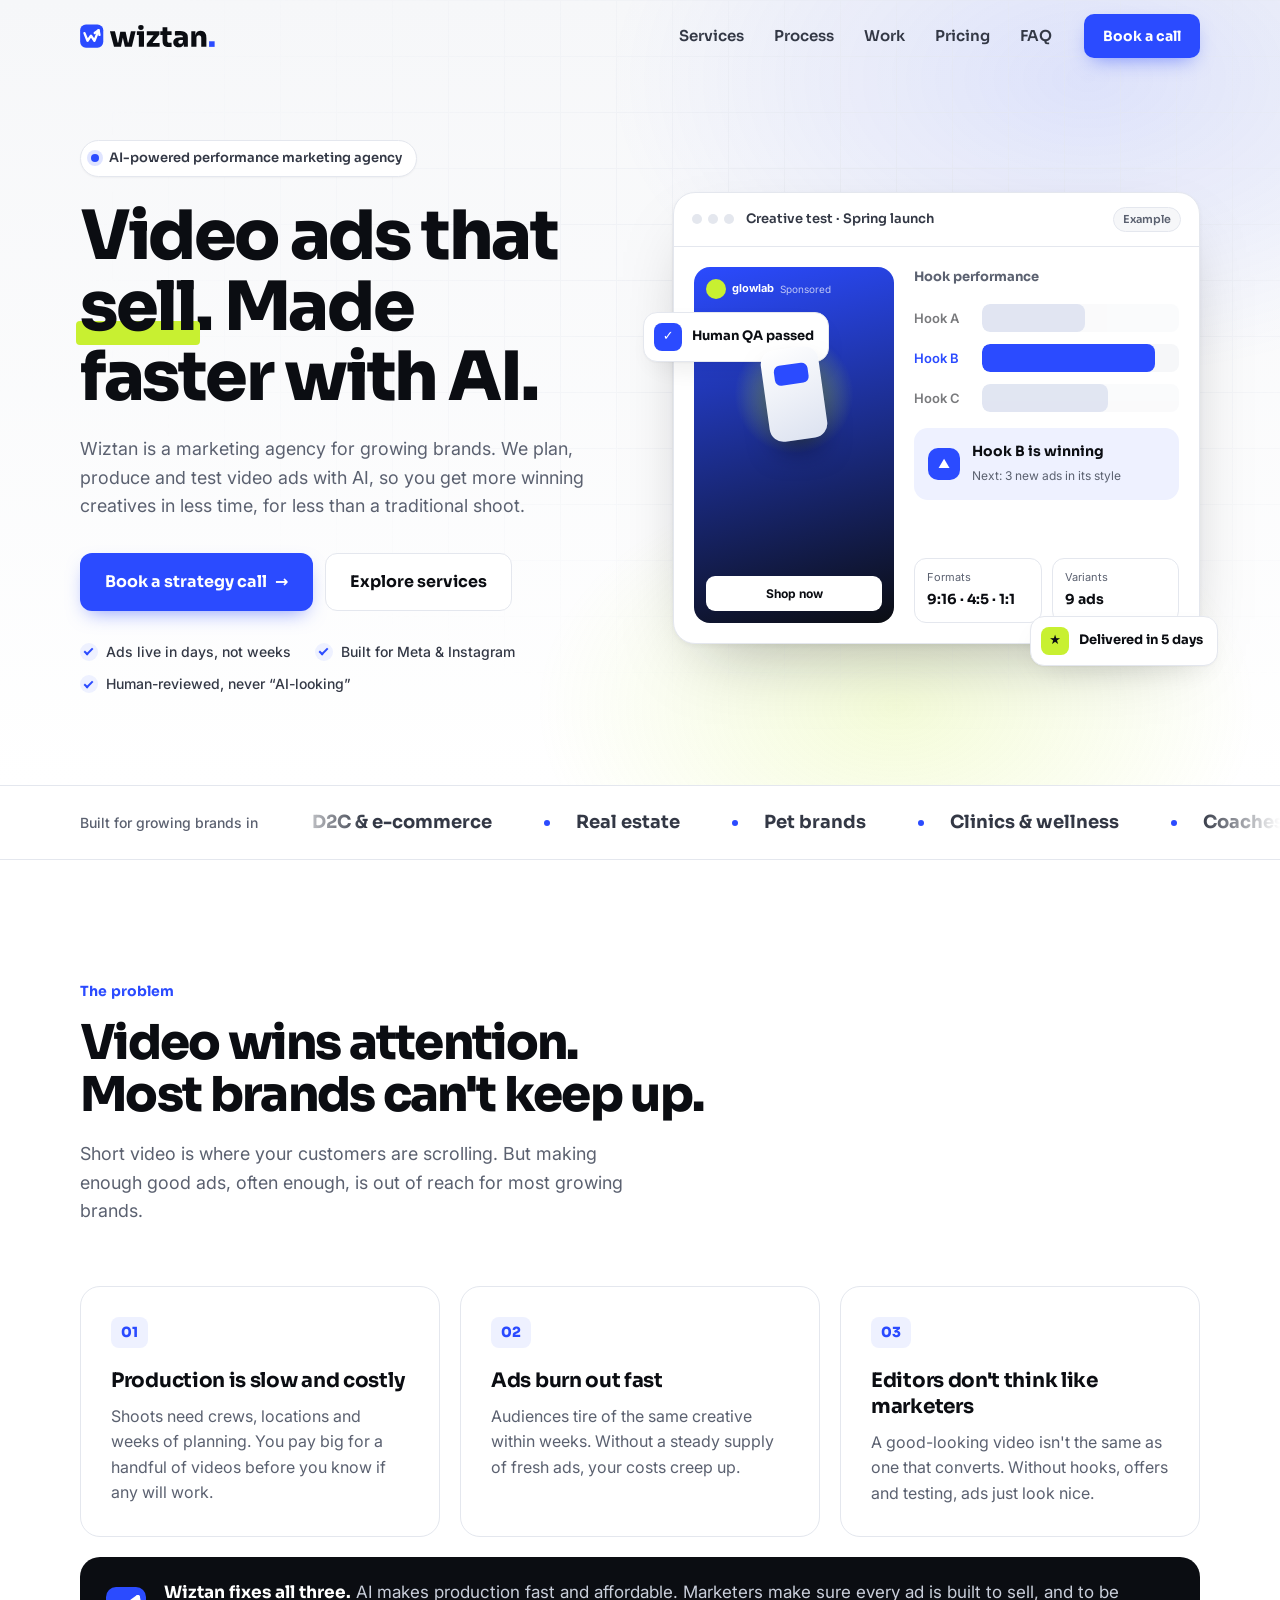
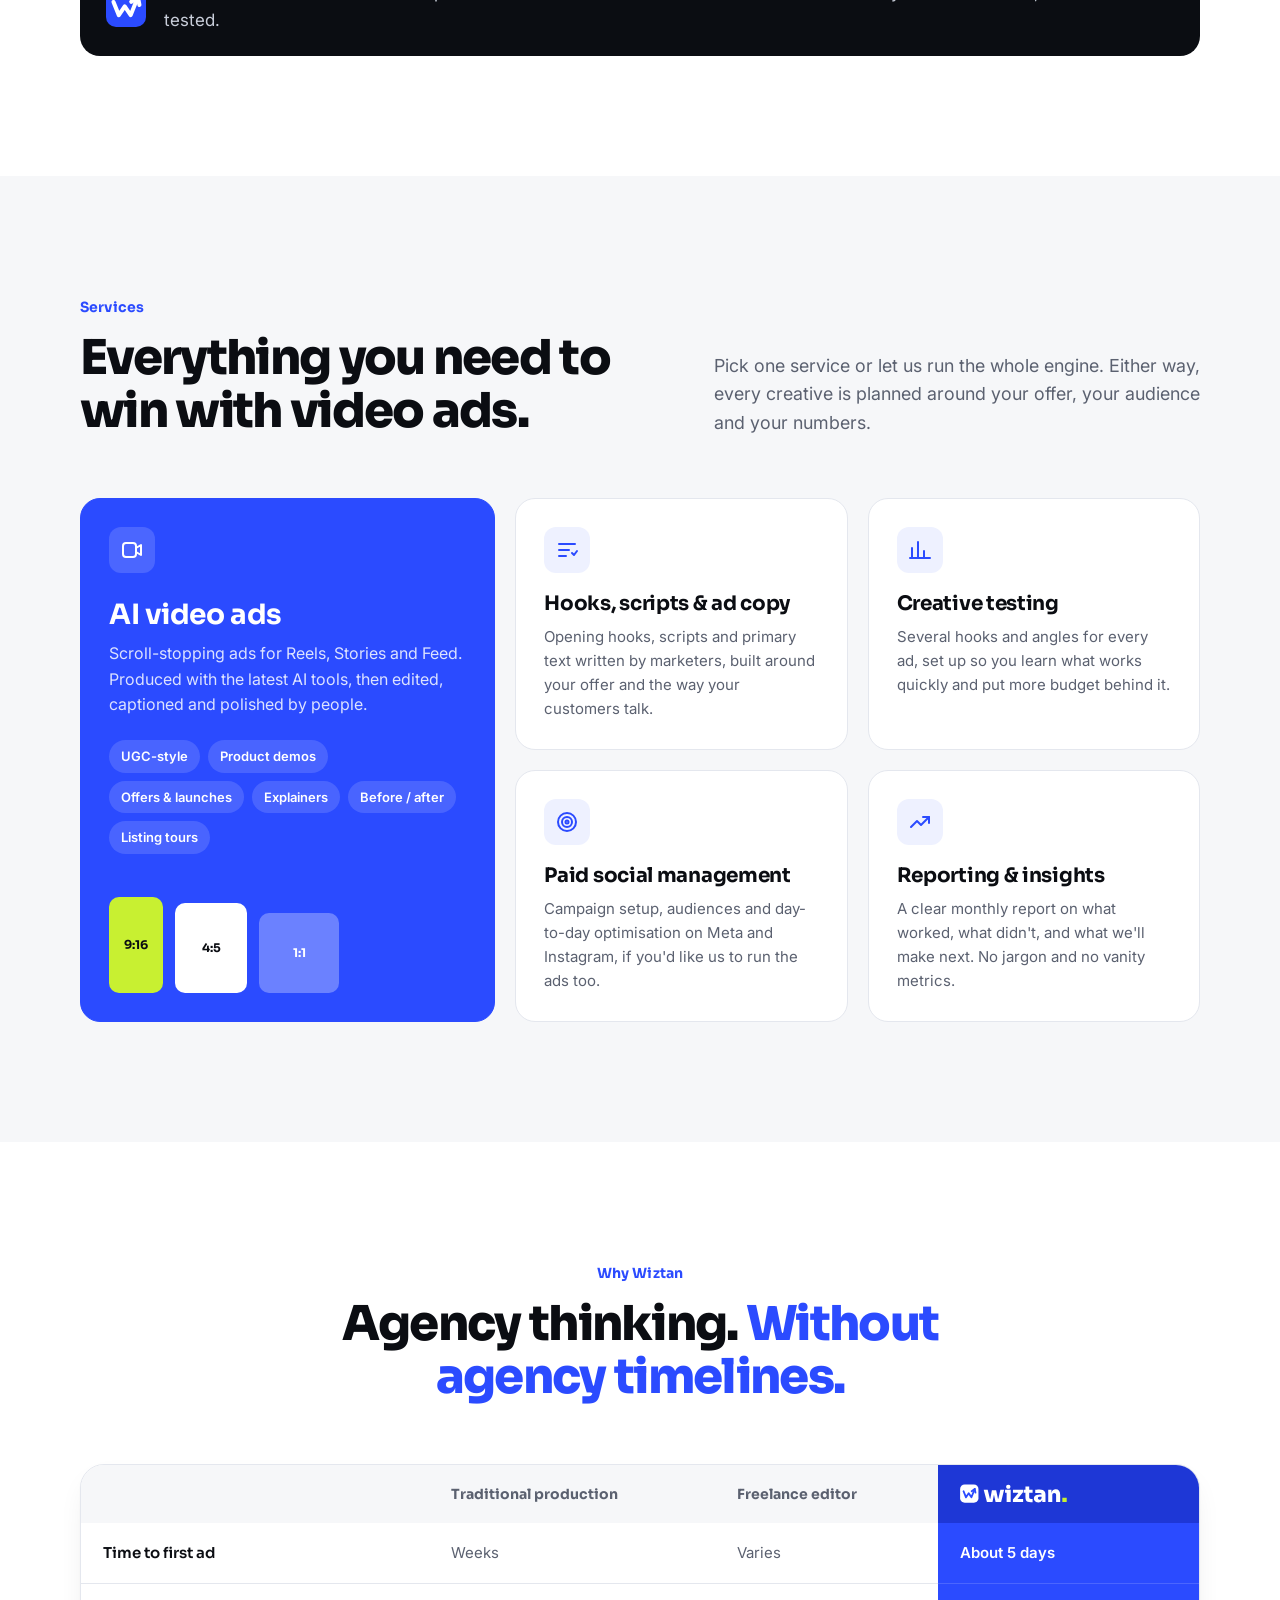
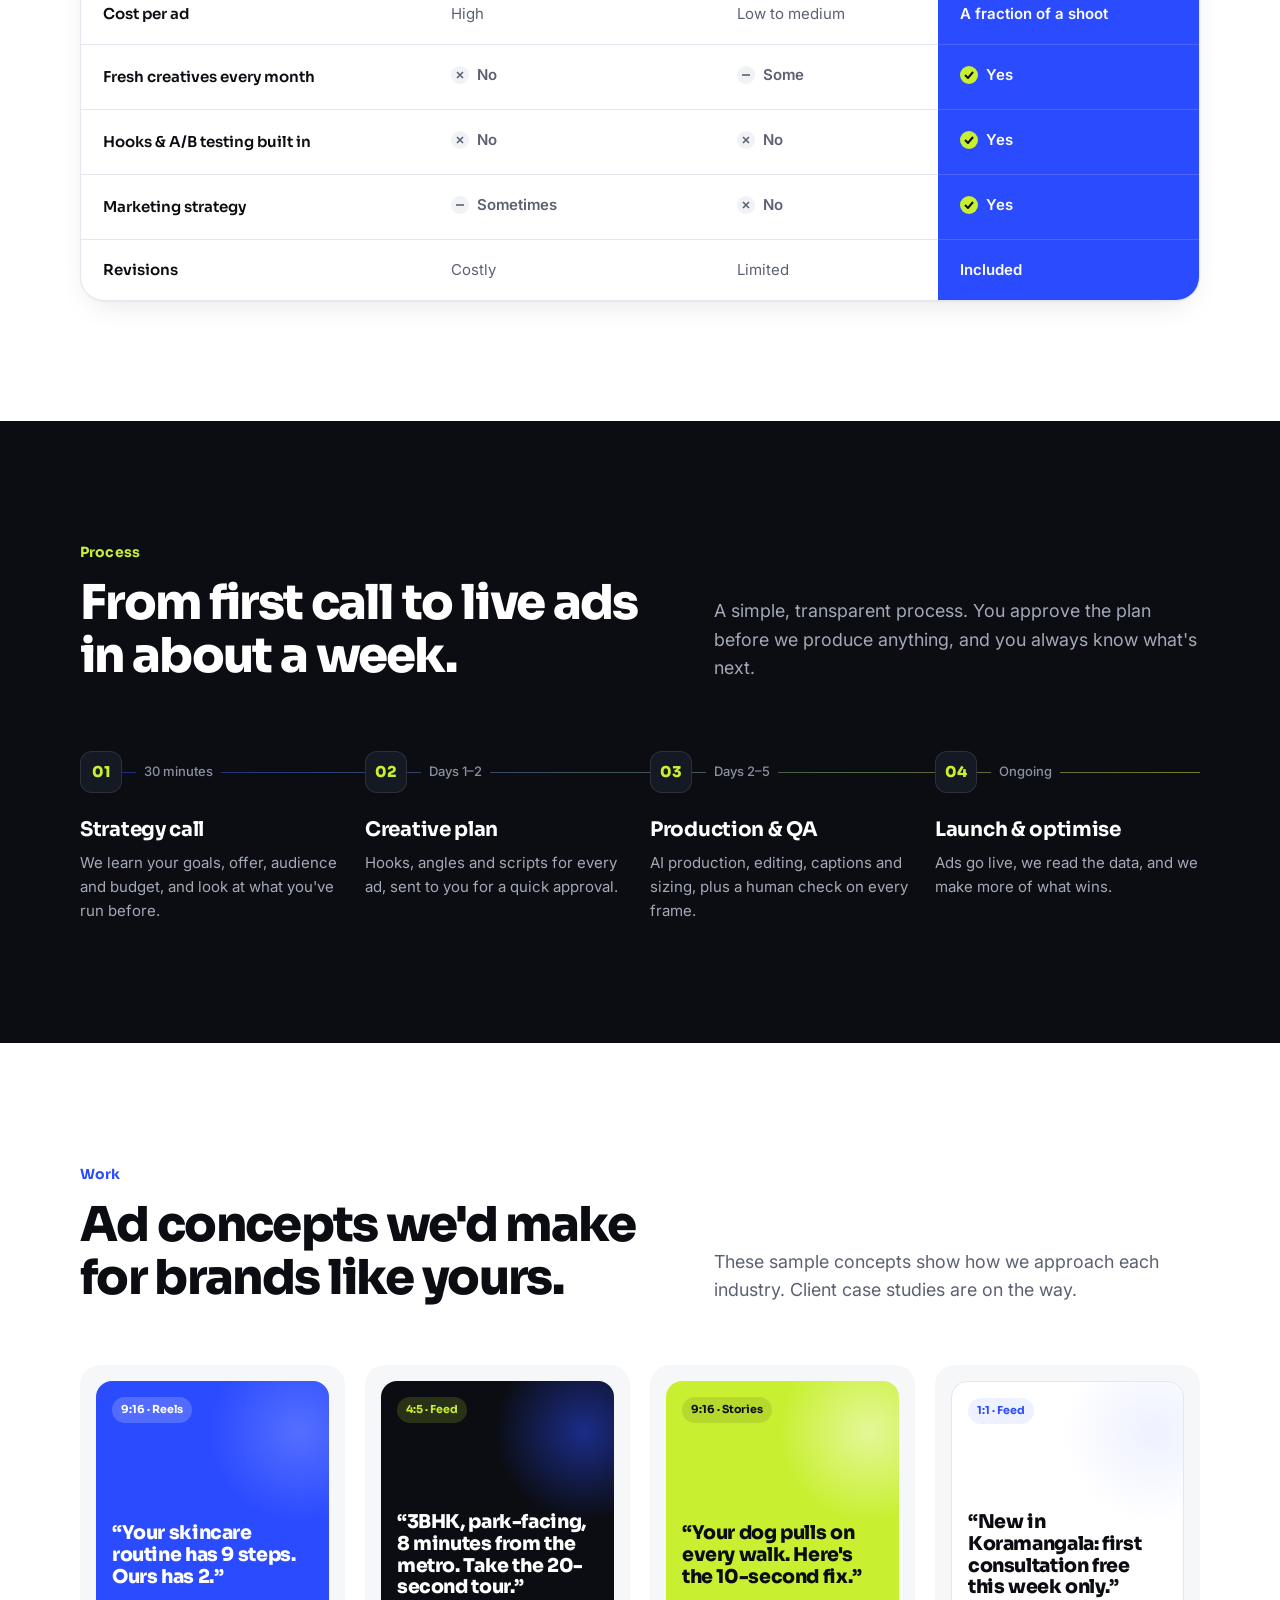
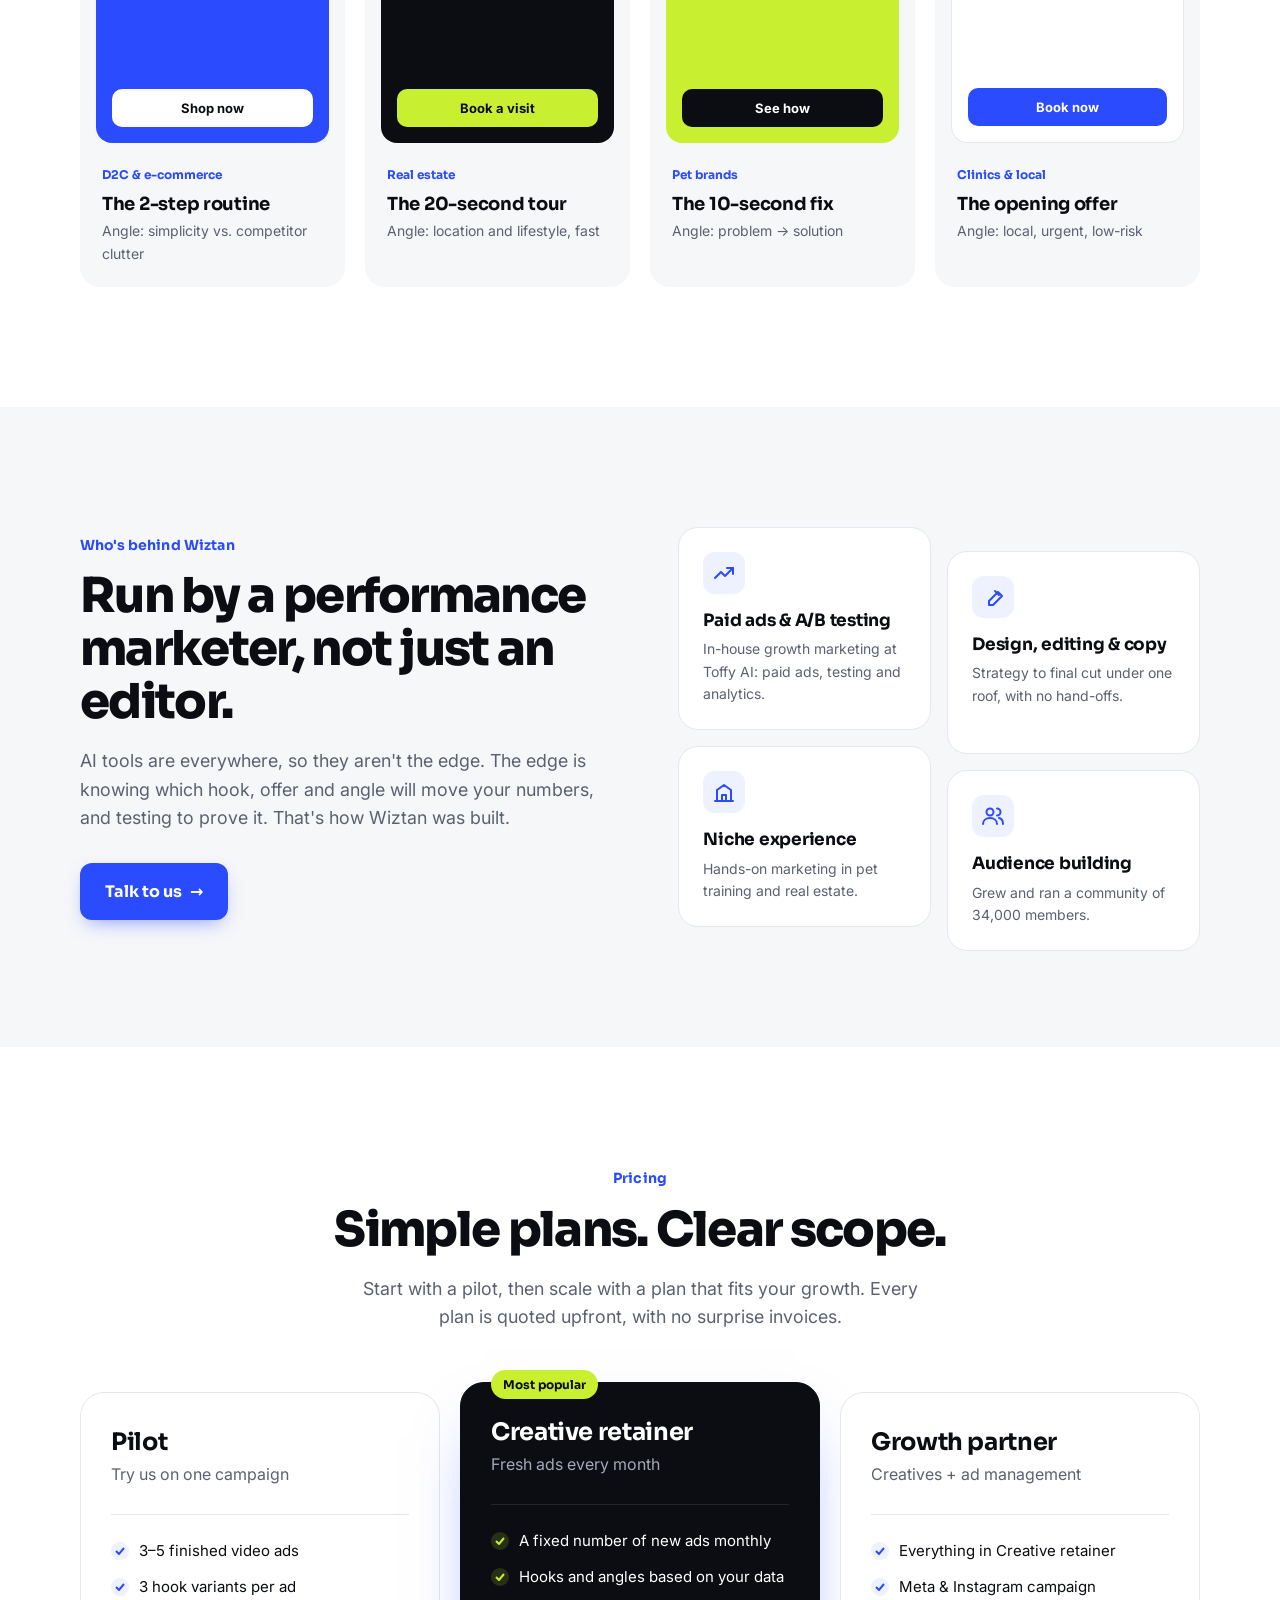
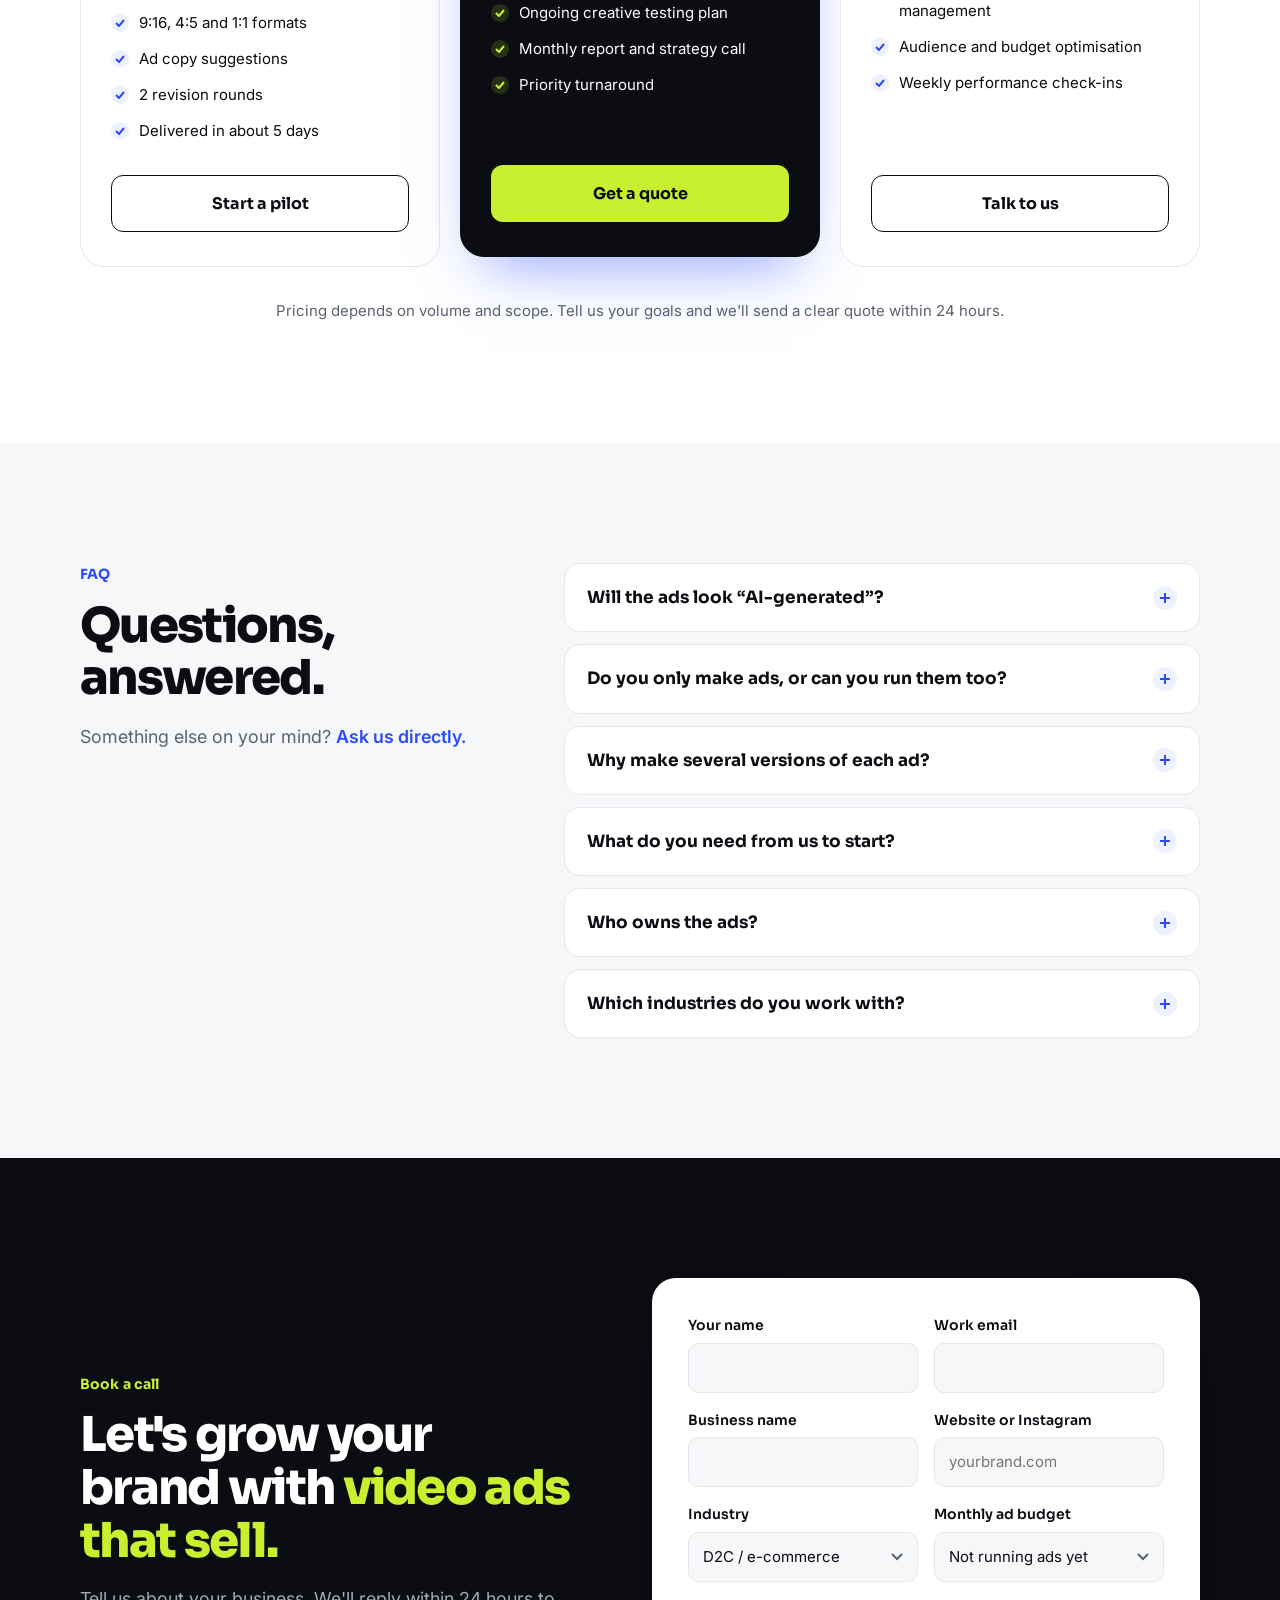
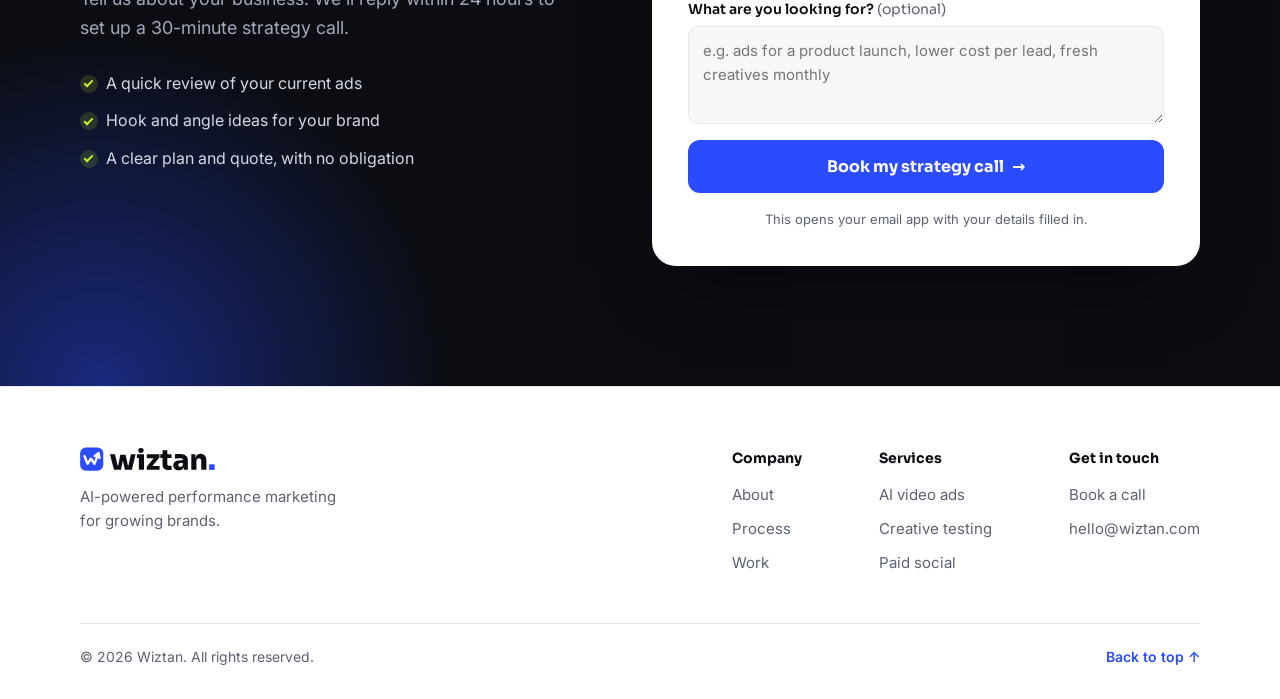
==== commit 30351f8f: "Rebuild Wiztan as an AI-powered performance marketing agency site Agency positioning and structure: " ====
--- a/wiztan/index.html
+++ b/wiztan/index.html
@@ -3,45 +3,41 @@
 <head>
 <meta charset="UTF-8" />
 <meta name="viewport" content="width=device-width, initial-scale=1.0" />
-<title>Wiztan Video Ads</title>
-<meta name="description" content="Wiztan turns one brief into a batch of AI-made video ads, each with a different hook and angle. Test them all, scale the winner. No shoot, no crew, no waiting." />
-<meta name="theme-color" content="#F3EEE4" />
-
-<meta property="og:title" content="Wiztan — One brief. Twelve ads. One winner." />
-<meta property="og:description" content="AI-made video ads built for testing. Many hooks, many angles, one brief. No shoot required." />
+<title>Wiztan Marketing Agency</title>
+<meta name="description" content="Wiztan is an AI-powered performance marketing agency. We plan, produce and test video ads for growing brands, so you get more winning creatives, faster, for less than a traditional shoot." />
+<meta name="theme-color" content="#2B4BFF" />
+
+<meta property="og:title" content="Wiztan — Video ads that sell. Made faster with AI." />
+<meta property="og:description" content="AI-powered performance marketing agency for D2C, e-commerce and local brands." />
 <meta property="og:type" content="website" />
 
-<link rel="icon" type="image/svg+xml" href="assets/logo/wiztan-app-icon.svg" />
+<link rel="icon" type="image/svg+xml" href="assets/logo/wiztan-mark.svg" />
 
 <link rel="preconnect" href="https://fonts.googleapis.com" />
 <link rel="preconnect" href="https://fonts.gstatic.com" crossorigin />
-<link href="https://fonts.googleapis.com/css2?family=Archivo:wdth,wght@100..125,400..900&family=Instrument+Serif:ital@0;1&family=JetBrains+Mono:wght@400;500;700&display=swap" rel="stylesheet" />
+<link href="https://fonts.googleapis.com/css2?family=Sora:wght@500;600;700;800&family=Inter:wght@400;500;600&display=swap" rel="stylesheet" />
 
 <link rel="stylesheet" href="assets/css/wiztan.css" />
 </head>
 <body>
 
 <a class="skip" href="#main">Skip to content</a>
-
-<!-- Playhead progress -->
-<div class="playhead-bar" aria-hidden="true"><span id="playhead"></span></div>
 
 <!-- NAV -->
 <header class="nav" id="nav">
   <div class="wrap nav-inner">
     <a href="#top" class="nav-logo" aria-label="Wiztan home">
-      <img src="assets/logo/wiztan-logo.svg" alt="Wiztan" width="150" height="25" />
+      <img src="assets/logo/wiztan-logo.svg" alt="Wiztan" width="134" height="24" />
     </a>
-    <div class="rec" aria-hidden="true"><span class="rec-dot"></span>REC <span class="tc" id="timecode">00:00:00:00</span></div>
     <nav class="nav-links" id="navLinks" aria-label="Main">
-      <a href="#method">Method</a>
-      <a href="#channels">Who it's for</a>
-      <a href="#credits">Why us</a>
-      <a href="#tickets">Pricing</a>
-      <a href="#commentary">FAQ</a>
-      <a href="#slate" class="btn btn-red btn-sm nav-cta-mobile">Start a pilot</a>
+      <a href="#services">Services</a>
+      <a href="#process">Process</a>
+      <a href="#work">Work</a>
+      <a href="#pricing">Pricing</a>
+      <a href="#faq">FAQ</a>
+      <a href="#contact" class="btn btn-blue btn-sm nav-cta-mobile">Book a call</a>
     </nav>
-    <a href="#slate" class="btn btn-red btn-sm nav-cta">Start a pilot</a>
+    <a href="#contact" class="btn btn-blue btn-sm nav-cta">Book a call</a>
     <button class="nav-toggle" id="navToggle" aria-label="Open menu" aria-expanded="false" aria-controls="navLinks">
       <span></span><span></span>
     </button>
@@ -52,385 +48,470 @@
 
   <!-- HERO -->
   <section class="hero" id="top">
-    <div class="wrap">
-      <p class="label reveal"><span class="sq"></span>AI video ads for brands that test</p>
-      <h1 class="hero-title">
-        <span class="ln reveal">One brief.</span>
-        <span class="ln reveal">Twelve ads.</span>
-        <span class="ln reveal">One <em>winner.</em></span>
-      </h1>
-      <div class="hero-row">
+    <div class="hero-bg" aria-hidden="true"></div>
+    <div class="wrap hero-grid">
+      <div class="hero-copy">
+        <p class="pill reveal"><span class="pill-dot"></span>AI-powered performance marketing agency</p>
+        <h1 class="reveal">Video ads that <span class="mark">sell</span>. Made faster with AI.</h1>
         <p class="hero-sub reveal">
-          Wiztan turns one brief into a batch of AI-made video ads, each with a different hook, angle and format.
-          You test them all and scale the one that sells. No shoot, no crew, no waiting weeks.
+          Wiztan is a marketing agency for growing brands. We plan, produce and test video ads with AI,
+          so you get more winning creatives in less time, for less than a traditional shoot.
         </p>
         <div class="hero-ctas reveal">
-          <a href="#slate" class="btn btn-ink">Start a pilot <span aria-hidden="true">&rarr;</span></a>
-          <a href="#method" class="btn btn-line">See the method</a>
-        </div>
-      </div>
-    </div>
-
-    <!-- Contact sheet: one product, five angles -->
-    <div class="sheet-wrap reveal">
-      <div class="wrap sheet-meta">
-        <span class="mono">BATCH_07 &middot; pawsitive (sample brand) &middot; 5 of 12 angles</span>
-        <span class="mono sheet-hint">Playhead finds the winner &rarr;</span>
-      </div>
-      <div class="sheet-scroller" tabindex="0" aria-label="Example batch of five ad angles for one product">
-        <div class="sheet" id="sheet">
-          <div class="sheet-head" aria-hidden="true" id="sheetHead"></div>
-
-          <article class="clip c-ugc">
-            <span class="clip-tag">01 &middot; UGC</span>
-            <div class="clip-screen">
-              <div class="clip-top"><i></i>pawsitive<small>Sponsored</small></div>
-              <div class="ugc-face" aria-hidden="true"><span></span></div>
-              <p class="ugc-cap">POV: you found the treat your dog <b>won't</b> ignore</p>
-              <span class="clip-cta">Shop now</span>
+          <a href="#contact" class="btn btn-blue">Book a strategy call <span aria-hidden="true">&rarr;</span></a>
+          <a href="#services" class="btn btn-ghost">Explore services</a>
+        </div>
+        <ul class="hero-trust reveal">
+          <li><span class="check" aria-hidden="true"></span>Ads live in days, not weeks</li>
+          <li><span class="check" aria-hidden="true"></span>Built for Meta &amp; Instagram</li>
+          <li><span class="check" aria-hidden="true"></span>Human-reviewed, never &ldquo;AI-looking&rdquo;</li>
+        </ul>
+      </div>
+
+      <!-- Dashboard visual -->
+      <div class="hero-visual reveal" aria-hidden="true">
+        <div class="dash">
+          <div class="dash-head">
+            <span class="dash-dots"><i></i><i></i><i></i></span>
+            <span class="dash-title">Creative test &middot; Spring launch</span>
+            <span class="dash-tag">Example</span>
+          </div>
+          <div class="dash-body">
+            <div class="ad-preview" id="adPreview" data-v="0">
+              <div class="ad-top"><span class="ad-av"></span><b id="adBrand">glowlab</b><small>Sponsored</small></div>
+              <div class="ad-art"><span class="ad-prod"></span><span class="ad-glow"></span></div>
+              <p class="ad-hook" id="adHook">Your skincare routine has 9 steps. Ours has 2.</p>
+              <span class="ad-cta" id="adCta">Shop now</span>
             </div>
-            <span class="stamp">Winner</span>
-          </article>
-
-          <article class="clip c-fix">
-            <span class="clip-tag">02 &middot; Problem &rarr; fix</span>
-            <div class="clip-screen">
-              <div class="clip-top"><i></i>pawsitive<small>Sponsored</small></div>
-              <p class="fix-q">Pulling on <br />every walk?</p>
-              <div class="fix-x" aria-hidden="true"><span>&times;</span><span>&check;</span></div>
-              <p class="fix-a">Fixed in 10 seconds.</p>
-              <span class="clip-cta">See how</span>
+            <div class="dash-side">
+              <p class="dash-label">Hook performance</p>
+              <div class="bars" id="bars">
+                <div class="bar-row" data-i="0"><span class="bar-name">Hook A</span><span class="bar"><span style="--w:52%"></span></span></div>
+                <div class="bar-row win" data-i="1"><span class="bar-name">Hook B</span><span class="bar"><span style="--w:88%"></span></span></div>
+                <div class="bar-row" data-i="2"><span class="bar-name">Hook C</span><span class="bar"><span style="--w:64%"></span></span></div>
+              </div>
+              <div class="winner"><span class="winner-ico">&#9650;</span><div><b>Hook B is winning</b><small>Next: 3 new ads in its style</small></div></div>
+              <div class="dash-stats">
+                <div><small>Formats</small><b>9:16 &middot; 4:5 &middot; 1:1</b></div>
+                <div><small>Variants</small><b>9 ads</b></div>
+              </div>
             </div>
-            <span class="stamp">Winner</span>
-          </article>
-
-          <article class="clip c-offer">
-            <span class="clip-tag">03 &middot; Offer</span>
-            <div class="clip-screen">
-              <div class="clip-top"><i></i>pawsitive<small>Sponsored</small></div>
-              <p class="offer-big">30<sup>%</sup></p>
-              <p class="offer-txt">off your first box.<br /><em>Ends Sunday.</em></p>
-              <span class="clip-cta">Claim it</span>
-            </div>
-            <span class="stamp">Winner</span>
-          </article>
-
-          <article class="clip c-ba">
-            <span class="clip-tag">04 &middot; Before / after</span>
-            <div class="clip-screen">
-              <div class="clip-top"><i></i>pawsitive<small>Sponsored</small></div>
-              <div class="ba"><span>Before</span><span>After</span></div>
-              <p class="ba-cap">Same dog. Same park. <b>Week 2.</b></p>
-              <span class="clip-cta">Try it</span>
-            </div>
-            <span class="stamp">Winner</span>
-          </article>
-
-          <article class="clip c-founder">
-            <span class="clip-tag">05 &middot; Founder</span>
-            <div class="clip-screen">
-              <div class="clip-top"><i></i>pawsitive<small>Sponsored</small></div>
-              <p class="founder-q">&ldquo;I started this because my own dog wouldn't listen.&rdquo;</p>
-              <p class="founder-by">&mdash; Founder, pawsitive</p>
-              <span class="clip-cta">Our story</span>
-            </div>
-            <span class="stamp">Winner</span>
-          </article>
-
-          <div class="sheet-playhead" id="sheetPlayhead" aria-hidden="true"><span></span></div>
-        </div>
-      </div>
-    </div>
-  </section>
-
-  <!-- TICKER -->
-  <div class="ticker" aria-label="No shoot, no crew, no studio, hooks in two seconds, ready in five days">
-    <div class="ticker-track" aria-hidden="true">
-      <span>No shoot</span><span>No crew</span><span>No studio</span><span>Hooks in 2 seconds</span><span>Ready in 5 days</span><span>Built to test</span>
-      <span>No shoot</span><span>No crew</span><span>No studio</span><span>Hooks in 2 seconds</span><span>Ready in 5 days</span><span>Built to test</span>
-    </div>
-  </div>
-
-  <!-- PROBLEM: rejected takes -->
-  <section class="section dark" id="takes">
+          </div>
+        </div>
+        <div class="float f1"><span class="f-ico f-blue">&#10003;</span>Human QA passed</div>
+        <div class="float f2"><span class="f-ico f-volt">&#9733;</span>Delivered in 5 days</div>
+      </div>
+    </div>
+  </section>
+
+  <!-- NICHE STRIP -->
+  <section class="strip" aria-label="Industries we work with">
+    <p class="strip-label">Built for growing brands in</p>
+    <div class="strip-scroller">
+      <div class="strip-track">
+        <span>D2C &amp; e-commerce</span><span>Real estate</span><span>Pet brands</span><span>Clinics &amp; wellness</span><span>Coaches &amp; creators</span><span>Restaurants &amp; caf&eacute;s</span>
+        <span aria-hidden="true">D2C &amp; e-commerce</span><span aria-hidden="true">Real estate</span><span aria-hidden="true">Pet brands</span><span aria-hidden="true">Clinics &amp; wellness</span><span aria-hidden="true">Coaches &amp; creators</span><span aria-hidden="true">Restaurants &amp; caf&eacute;s</span>
+      </div>
+    </div>
+  </section>
+
+  <!-- PROBLEM -->
+  <section class="section" id="why">
     <div class="wrap">
       <div class="head reveal">
-        <p class="label label-light"><span class="sq"></span>00:00:00 &ndash; 00:00:02</p>
-        <h2>You get two seconds. <em>Most ads waste them.</em></h2>
-      </div>
-      <div class="takes">
-        <article class="take reveal">
-          <div class="take-bar"><span class="mono">Take 01</span><span class="cut">Cut</span></div>
-          <h3>The big shoot</h3>
-          <p>Weeks of planning, a crew and a location, for one video. You still don't know if it'll work.</p>
-        </article>
-        <article class="take reveal">
-          <div class="take-bar"><span class="mono">Take 02</span><span class="cut">Cut</span></div>
-          <h3>The phone video</h3>
-          <p>Cheap and quick, but nobody stops scrolling for it. It also doesn't look like your brand.</p>
-        </article>
-        <article class="take reveal">
-          <div class="take-bar"><span class="mono">Take 03</span><span class="cut">Cut</span></div>
-          <h3>The same ad, again</h3>
-          <p>It worked in March. Now your audience has seen it nine times and it's wallpaper.</p>
-        </article>
-        <article class="take take-good reveal">
-          <div class="take-bar"><span class="mono">Take 04</span><span class="print">Print it</span></div>
-          <h3>The Wiztan batch</h3>
-          <p>Many angles from one brief, made fast and built to test. Your data picks the winner, and we make more like it.</p>
-        </article>
-      </div>
-    </div>
-  </section>
-
-  <!-- METHOD: screenplay -->
-  <section class="section" id="method">
-    <div class="wrap method">
-      <div class="method-copy reveal">
-        <p class="label"><span class="sq"></span>The method</p>
-        <h2>Three scenes. <em>Five days.</em></h2>
-        <p class="lead">You write the brief. We write the hooks, make the footage, cut the ads and check every frame. Then you press go.</p>
-
-        <div class="callsheet">
-          <p class="callsheet-title mono">Call sheet &middot; every pilot</p>
-          <dl>
-            <div><dt>Hooks</dt><dd>3 openings per ad</dd></div>
-            <div><dt>Formats</dt><dd>9:16 &middot; 4:5 &middot; 1:1</dd></div>
-            <div><dt>Captions</dt><dd>On-brand, readable on mute</dd></div>
-            <div><dt>Copy</dt><dd>Primary text + headlines</dd></div>
-            <div><dt>QA</dt><dd>Human check, every frame</dd></div>
-            <div><dt>Revisions</dt><dd>2 rounds included</dd></div>
-          </dl>
-        </div>
-      </div>
-
-      <div class="script reveal" aria-label="The Wiztan method, written as a screenplay">
-        <p class="sc-trans">FADE IN:</p>
-
-        <p class="sc-head"><span class="sc-n">1</span>INT. YOUR BRAND &mdash; DAY 0</p>
-        <p class="sc-act">You send us your product, your offer, who you sell to and how your brand should feel.</p>
-        <p class="sc-char">WIZTAN (V.O.)</p>
-        <p class="sc-dia">That's all we need. Fifteen minutes, tops.</p>
-
-        <p class="sc-trans r">CUT TO:</p>
-
-        <p class="sc-head"><span class="sc-n">2</span>INT. THE WIZTAN EDIT &mdash; DAYS 1&ndash;4</p>
-        <p class="sc-act">We write a dozen hooks and keep the strongest angles. Then we generate the footage with AI, and edit, caption and size every cut.</p>
-        <p class="sc-char">WIZTAN (V.O.)</p>
-        <p class="sc-paren">(firmly)</p>
-        <p class="sc-dia">A human checks every frame. Nothing ships looking &ldquo;AI-made.&rdquo;</p>
-
-        <p class="sc-trans r">CUT TO:</p>
-
-        <p class="sc-head"><span class="sc-n">3</span>EXT. YOUR AD ACCOUNT &mdash; DAY 5</p>
-        <p class="sc-act">You launch the batch. The data picks a winner. We make more like it.</p>
-
-        <p class="sc-trans r">FADE OUT.</p>
-      </div>
-    </div>
-  </section>
-
-  <!-- CHANNELS: niches -->
-  <section class="section dark" id="channels">
+        <p class="eyebrow">The problem</p>
+        <h2>Video wins attention. <br class="br" />Most brands can't keep up.</h2>
+        <p class="lead">Short video is where your customers are scrolling. But making enough good ads, often enough, is out of reach for most growing brands.</p>
+      </div>
+      <div class="problems">
+        <article class="problem reveal">
+          <span class="p-num">01</span>
+          <h3>Production is slow and costly</h3>
+          <p>Shoots need crews, locations and weeks of planning. You pay big for a handful of videos before you know if any will work.</p>
+        </article>
+        <article class="problem reveal">
+          <span class="p-num">02</span>
+          <h3>Ads burn out fast</h3>
+          <p>Audiences tire of the same creative within weeks. Without a steady supply of fresh ads, your costs creep up.</p>
+        </article>
+        <article class="problem reveal">
+          <span class="p-num">03</span>
+          <h3>Editors don't think like marketers</h3>
+          <p>A good-looking video isn't the same as one that converts. Without hooks, offers and testing, ads just look nice.</p>
+        </article>
+      </div>
+      <div class="fix reveal">
+        <span class="fix-logo"><img src="assets/logo/wiztan-mark.svg" alt="" width="40" height="40" /></span>
+        <p><b>Wiztan fixes all three.</b> AI makes production fast and affordable. Marketers make sure every ad is built to sell, and to be tested.</p>
+      </div>
+    </div>
+  </section>
+
+  <!-- SERVICES -->
+  <section class="section tint" id="services">
     <div class="wrap">
-      <div class="head reveal">
-        <p class="label label-light"><span class="sq"></span>Who it's for</p>
-        <h2>Pick your channel.</h2>
-        <p class="lead">Wiztan is built for brands that need fresh ads more often than they could ever shoot them.</p>
-      </div>
-
-      <div class="tv reveal">
-        <div class="tv-tabs" role="tablist" aria-label="Choose your niche">
-          <button role="tab" aria-selected="true" aria-controls="tvPanel" id="ch-0" data-ch="0"><span class="mono">CH 01</span>D2C &amp; e-com</button>
-          <button role="tab" aria-selected="false" aria-controls="tvPanel" id="ch-1" data-ch="1" tabindex="-1"><span class="mono">CH 02</span>Real estate</button>
-          <button role="tab" aria-selected="false" aria-controls="tvPanel" id="ch-2" data-ch="2" tabindex="-1"><span class="mono">CH 03</span>Pet brands</button>
-          <button role="tab" aria-selected="false" aria-controls="tvPanel" id="ch-3" data-ch="3" tabindex="-1"><span class="mono">CH 04</span>Local business</button>
-        </div>
-        <div class="tv-panel" id="tvPanel" role="tabpanel" aria-labelledby="ch-0">
-          <div class="tv-info">
-            <p class="tv-ch mono" id="tvCh">CH 01 &middot; Now showing</p>
-            <h3 id="tvTitle">D2C &amp; e-commerce</h3>
-            <p id="tvDesc">You run Meta and Instagram ads and burn through creatives. We keep a steady flow of fresh angles coming, so ad fatigue never catches up.</p>
-          </div>
-          <div class="tv-hooks" id="tvHooks">
-            <p class="hook"><span class="mono">Hook A</span>&ldquo;Your skincare routine has 9 steps. Ours has 2.&rdquo;</p>
-            <p class="hook"><span class="mono">Hook B</span>&ldquo;I tried every serum for oily skin. One stayed.&rdquo;</p>
-            <p class="hook"><span class="mono">Hook C</span>&ldquo;Stop buying serums that do nothing.&rdquo;</p>
-          </div>
-        </div>
-      </div>
-    </div>
-  </section>
-
-  <!-- CREDITS: why Wiztan -->
-  <section class="section credits-sec" id="credits">
+      <div class="head head-row reveal">
+        <div>
+          <p class="eyebrow">Services</p>
+          <h2>Everything you need to win with video ads.</h2>
+        </div>
+        <p class="lead">Pick one service or let us run the whole engine. Either way, every creative is planned around your offer, your audience and your numbers.</p>
+      </div>
+
+      <div class="services">
+        <article class="svc svc-feature reveal">
+          <div class="svc-ico" aria-hidden="true"><svg viewBox="0 0 24 24"><rect x="3" y="5" width="13" height="14" rx="3"/><path d="M16 10l5-3v10l-5-3"/></svg></div>
+          <h3>AI video ads</h3>
+          <p>Scroll-stopping ads for Reels, Stories and Feed. Produced with the latest AI tools, then edited, captioned and polished by people.</p>
+          <ul class="tags">
+            <li>UGC-style</li><li>Product demos</li><li>Offers &amp; launches</li><li>Explainers</li><li>Before / after</li><li>Listing tours</li>
+          </ul>
+          <div class="svc-formats" aria-hidden="true">
+            <span class="fmt f916">9:16</span><span class="fmt f45">4:5</span><span class="fmt f11">1:1</span>
+          </div>
+        </article>
+        <article class="svc reveal">
+          <div class="svc-ico" aria-hidden="true"><svg viewBox="0 0 24 24"><path d="M4 6h16M4 12h10M4 18h7"/><path d="M17 15l2 2 3-4"/></svg></div>
+          <h3>Hooks, scripts &amp; ad copy</h3>
+          <p>Opening hooks, scripts and primary text written by marketers, built around your offer and the way your customers talk.</p>
+        </article>
+        <article class="svc reveal">
+          <div class="svc-ico" aria-hidden="true"><svg viewBox="0 0 24 24"><path d="M4 20V10M10 20V4M16 20v-7M22 20H2"/></svg></div>
+          <h3>Creative testing</h3>
+          <p>Several hooks and angles for every ad, set up so you learn what works quickly and put more budget behind it.</p>
+        </article>
+        <article class="svc reveal">
+          <div class="svc-ico" aria-hidden="true"><svg viewBox="0 0 24 24"><circle cx="12" cy="12" r="9"/><circle cx="12" cy="12" r="5"/><circle cx="12" cy="12" r="1.5"/></svg></div>
+          <h3>Paid social management</h3>
+          <p>Campaign setup, audiences and day-to-day optimisation on Meta and Instagram, if you'd like us to run the ads too.</p>
+        </article>
+        <article class="svc reveal">
+          <div class="svc-ico" aria-hidden="true"><svg viewBox="0 0 24 24"><path d="M3 17l6-6 4 4 8-8"/><path d="M15 7h6v6"/></svg></div>
+          <h3>Reporting &amp; insights</h3>
+          <p>A clear monthly report on what worked, what didn't, and what we'll make next. No jargon and no vanity metrics.</p>
+        </article>
+      </div>
+    </div>
+  </section>
+
+  <!-- COMPARE -->
+  <section class="section" id="compare">
     <div class="wrap">
       <div class="head center reveal">
-        <p class="label"><span class="sq"></span>Why Wiztan</p>
-        <h2>Made by a performance marketer, <em>not a prompt jockey.</em></h2>
-        <p class="lead">AI tools are a commodity. Anyone can type a prompt. What sells is the hook, the angle and the test, and that's where we start.</p>
-      </div>
-      <ul class="credits">
-        <li class="reveal"><span class="role">Performance marketing</span><span class="dots"></span><span class="who">Paid ads, A/B tests &amp; analytics, run in-house</span></li>
-        <li class="reveal"><span class="role">Script &amp; hooks</span><span class="dots"></span><span class="who">Written to convert, not just to look good</span></li>
-        <li class="reveal"><span class="role">Design &amp; edit</span><span class="dots"></span><span class="who">End to end, with no hand-offs</span></li>
-        <li class="reveal"><span class="role">Niche know-how</span><span class="dots"></span><span class="who">Pet training &middot; real estate</span></li>
-        <li class="reveal"><span class="role">Audience building</span><span class="dots"></span><span class="who">Grew a 34K-member community</span></li>
-        <li class="reveal"><span class="role">Final cut</span><span class="dots"></span><span class="who">A human, every single time</span></li>
-      </ul>
-    </div>
-  </section>
-
-  <!-- QUALITY BAND -->
-  <section class="band">
-    <div class="wrap band-inner reveal">
-      <p class="band-text">AI shoots it. <em>A human makes the final cut.</em></p>
-      <div class="band-stamp" aria-hidden="true">Approved<br />for air</div>
-    </div>
-  </section>
-
-  <!-- TICKETS: pricing -->
-  <section class="section" id="tickets">
+        <p class="eyebrow">Why Wiztan</p>
+        <h2>Agency thinking. <span class="blue">Without agency timelines.</span></h2>
+      </div>
+      <div class="compare reveal">
+        <table>
+          <thead>
+            <tr>
+              <th scope="col"><span class="sr">Feature</span></th>
+              <th scope="col">Traditional production</th>
+              <th scope="col">Freelance editor</th>
+              <th scope="col" class="us"><img src="assets/logo/wiztan-logo-white.svg" alt="Wiztan" width="104" height="19" /></th>
+            </tr>
+          </thead>
+          <tbody>
+            <tr><th scope="row">Time to first ad</th><td>Weeks</td><td>Varies</td><td class="us">About 5 days</td></tr>
+            <tr><th scope="row">Cost per ad</th><td>High</td><td>Low to medium</td><td class="us">A fraction of a shoot</td></tr>
+            <tr><th scope="row">Fresh creatives every month</th><td><span class="no">No</span></td><td><span class="part">Some</span></td><td class="us"><span class="yes">Yes</span></td></tr>
+            <tr><th scope="row">Hooks &amp; A/B testing built in</th><td><span class="no">No</span></td><td><span class="no">No</span></td><td class="us"><span class="yes">Yes</span></td></tr>
+            <tr><th scope="row">Marketing strategy</th><td><span class="part">Sometimes</span></td><td><span class="no">No</span></td><td class="us"><span class="yes">Yes</span></td></tr>
+            <tr><th scope="row">Revisions</th><td>Costly</td><td>Limited</td><td class="us">Included</td></tr>
+          </tbody>
+        </table>
+      </div>
+    </div>
+  </section>
+
+  <!-- PROCESS -->
+  <section class="section dark" id="process">
     <div class="wrap">
-      <div class="head reveal">
-        <p class="label"><span class="sq"></span>Pricing</p>
-        <h2>Two ways in. <em>Both end with a winner.</em></h2>
-        <p class="lead">Start with a pilot to prove it works in your ad account. Then keep the ads coming every month.</p>
-      </div>
-
-      <div class="tickets">
-        <article class="ticket t-red reveal">
-          <div class="t-main">
-            <p class="t-kicker mono">Admit one &middot; Season 1</p>
-            <h3>The Pilot</h3>
-            <p class="t-desc">A small paid batch to test in your real ad account.</p>
-            <ul>
-              <li>3&ndash;5 finished video ads</li>
-              <li>3 hook variants per ad</li>
-              <li>9:16, 4:5 and 1:1 cuts</li>
-              <li>2 revision rounds</li>
-              <li>Delivered in about 5 days</li>
-            </ul>
-            <a href="#slate" class="btn btn-ink">Start a pilot <span aria-hidden="true">&rarr;</span></a>
-          </div>
-          <div class="t-stub" aria-hidden="true"><span class="mono">No. 001</span><span class="t-stub-big">Pilot</span></div>
-        </article>
-
-        <article class="ticket t-ink reveal">
-          <div class="t-main">
-            <p class="t-kicker mono">Season pass &middot; monthly</p>
-            <h3>The Series</h3>
-            <p class="t-desc">Fresh ads every month, so performance doesn't fade.</p>
-            <ul>
-              <li>A fixed number of new ads each month</li>
-              <li>New angles based on your winners</li>
-              <li>Priority turnaround</li>
-              <li>Monthly creative review call</li>
-            </ul>
-            <a href="#slate" class="btn btn-red">Get a quote <span aria-hidden="true">&rarr;</span></a>
-          </div>
-          <div class="t-stub" aria-hidden="true"><span class="mono">No. 002</span><span class="t-stub-big">Series</span></div>
-        </article>
-      </div>
-      <p class="tickets-note reveal mono">Pricing depends on volume and format &middot; quote within 24 hours</p>
-    </div>
-  </section>
-
-  <!-- COMMENTARY: FAQ -->
-  <section class="section dark" id="commentary">
+      <div class="head head-row reveal">
+        <div>
+          <p class="eyebrow eyebrow-volt">Process</p>
+          <h2>From first call to live ads in about a week.</h2>
+        </div>
+        <p class="lead">A simple, transparent process. You approve the plan before we produce anything, and you always know what's next.</p>
+      </div>
+      <ol class="steps">
+        <li class="step reveal">
+          <span class="step-when">30 minutes</span>
+          <span class="step-n">01</span>
+          <h3>Strategy call</h3>
+          <p>We learn your goals, offer, audience and budget, and look at what you've run before.</p>
+        </li>
+        <li class="step reveal">
+          <span class="step-when">Days 1&ndash;2</span>
+          <span class="step-n">02</span>
+          <h3>Creative plan</h3>
+          <p>Hooks, angles and scripts for every ad, sent to you for a quick approval.</p>
+        </li>
+        <li class="step reveal">
+          <span class="step-when">Days 2&ndash;5</span>
+          <span class="step-n">03</span>
+          <h3>Production &amp; QA</h3>
+          <p>AI production, editing, captions and sizing, plus a human check on every frame.</p>
+        </li>
+        <li class="step reveal">
+          <span class="step-when">Ongoing</span>
+          <span class="step-n">04</span>
+          <h3>Launch &amp; optimise</h3>
+          <p>Ads go live, we read the data, and we make more of what wins.</p>
+        </li>
+      </ol>
+    </div>
+  </section>
+
+  <!-- WORK -->
+  <section class="section" id="work">
+    <div class="wrap">
+      <div class="head head-row reveal">
+        <div>
+          <p class="eyebrow">Work</p>
+          <h2>Ad concepts we'd make for brands like yours.</h2>
+        </div>
+        <p class="lead">These sample concepts show how we approach each industry. Client case studies are on the way.</p>
+      </div>
+      <div class="work">
+        <article class="concept reveal">
+          <div class="phone ph-blue">
+            <span class="ph-tag">9:16 &middot; Reels</span>
+            <p class="ph-hook">&ldquo;Your skincare routine has 9 steps. Ours has 2.&rdquo;</p>
+            <span class="ph-cta">Shop now</span>
+          </div>
+          <div class="concept-meta">
+            <span class="c-ind">D2C &amp; e-commerce</span>
+            <h3>The 2-step routine</h3>
+            <p>Angle: simplicity vs. competitor clutter</p>
+          </div>
+        </article>
+        <article class="concept reveal">
+          <div class="phone ph-ink">
+            <span class="ph-tag">4:5 &middot; Feed</span>
+            <p class="ph-hook">&ldquo;3BHK, park-facing, 8 minutes from the metro. Take the 20-second tour.&rdquo;</p>
+            <span class="ph-cta">Book a visit</span>
+          </div>
+          <div class="concept-meta">
+            <span class="c-ind">Real estate</span>
+            <h3>The 20-second tour</h3>
+            <p>Angle: location and lifestyle, fast</p>
+          </div>
+        </article>
+        <article class="concept reveal">
+          <div class="phone ph-volt">
+            <span class="ph-tag">9:16 &middot; Stories</span>
+            <p class="ph-hook">&ldquo;Your dog pulls on every walk. Here's the 10-second fix.&rdquo;</p>
+            <span class="ph-cta">See how</span>
+          </div>
+          <div class="concept-meta">
+            <span class="c-ind">Pet brands</span>
+            <h3>The 10-second fix</h3>
+            <p>Angle: problem &rarr; solution</p>
+          </div>
+        </article>
+        <article class="concept reveal">
+          <div class="phone ph-soft">
+            <span class="ph-tag">1:1 &middot; Feed</span>
+            <p class="ph-hook">&ldquo;New in Koramangala: first consultation free this week only.&rdquo;</p>
+            <span class="ph-cta">Book now</span>
+          </div>
+          <div class="concept-meta">
+            <span class="c-ind">Clinics &amp; local</span>
+            <h3>The opening offer</h3>
+            <p>Angle: local, urgent, low-risk</p>
+          </div>
+        </article>
+      </div>
+    </div>
+  </section>
+
+  <!-- ABOUT -->
+  <section class="section tint" id="about">
+    <div class="wrap about">
+      <div class="about-copy reveal">
+        <p class="eyebrow">Who's behind Wiztan</p>
+        <h2>Run by a performance marketer, not just an editor.</h2>
+        <p class="lead">AI tools are everywhere, so they aren't the edge. The edge is knowing which hook, offer and angle will move your numbers, and testing to prove it. That's how Wiztan was built.</p>
+        <a href="#contact" class="btn btn-blue">Talk to us <span aria-hidden="true">&rarr;</span></a>
+      </div>
+      <div class="creds">
+        <div class="cred reveal">
+          <span class="cred-ico" aria-hidden="true"><svg viewBox="0 0 24 24"><path d="M3 17l6-6 4 4 8-8"/><path d="M15 7h6v6"/></svg></span>
+          <h3>Paid ads &amp; A/B testing</h3>
+          <p>In-house growth marketing at Toffy AI: paid ads, testing and analytics.</p>
+        </div>
+        <div class="cred reveal">
+          <span class="cred-ico" aria-hidden="true"><svg viewBox="0 0 24 24"><path d="M12 20l9-9-4-4-9 9v4h4z"/><path d="M14 6l4 4"/></svg></span>
+          <h3>Design, editing &amp; copy</h3>
+          <p>Strategy to final cut under one roof, with no hand-offs.</p>
+        </div>
+        <div class="cred reveal">
+          <span class="cred-ico" aria-hidden="true"><svg viewBox="0 0 24 24"><path d="M3 21h18M5 21V10l7-5 7 5v11"/><path d="M10 21v-6h4v6"/></svg></span>
+          <h3>Niche experience</h3>
+          <p>Hands-on marketing in pet training and real estate.</p>
+        </div>
+        <div class="cred reveal">
+          <span class="cred-ico" aria-hidden="true"><svg viewBox="0 0 24 24"><circle cx="9" cy="8" r="3.5"/><path d="M2 20c0-3.5 3-6 7-6s7 2.5 7 6"/><path d="M16 4.5a3.5 3.5 0 010 7M18 14c2.5.6 4 2.8 4 6"/></svg></span>
+          <h3>Audience building</h3>
+          <p>Grew and ran a community of 34,000 members.</p>
+        </div>
+      </div>
+    </div>
+  </section>
+
+  <!-- PRICING -->
+  <section class="section" id="pricing">
+    <div class="wrap">
+      <div class="head center reveal">
+        <p class="eyebrow">Pricing</p>
+        <h2>Simple plans. Clear scope.</h2>
+        <p class="lead">Start with a pilot, then scale with a plan that fits your growth. Every plan is quoted upfront, with no surprise invoices.</p>
+      </div>
+      <div class="plans">
+        <article class="plan reveal">
+          <h3>Pilot</h3>
+          <p class="plan-for">Try us on one campaign</p>
+          <ul>
+            <li>3&ndash;5 finished video ads</li>
+            <li>3 hook variants per ad</li>
+            <li>9:16, 4:5 and 1:1 formats</li>
+            <li>Ad copy suggestions</li>
+            <li>2 revision rounds</li>
+            <li>Delivered in about 5 days</li>
+          </ul>
+          <a href="#contact" class="btn btn-outline">Start a pilot</a>
+        </article>
+        <article class="plan plan-pop reveal">
+          <span class="plan-badge">Most popular</span>
+          <h3>Creative retainer</h3>
+          <p class="plan-for">Fresh ads every month</p>
+          <ul>
+            <li>A fixed number of new ads monthly</li>
+            <li>Hooks and angles based on your data</li>
+            <li>Ongoing creative testing plan</li>
+            <li>Monthly report and strategy call</li>
+            <li>Priority turnaround</li>
+          </ul>
+          <a href="#contact" class="btn btn-volt">Get a quote</a>
+        </article>
+        <article class="plan reveal">
+          <h3>Growth partner</h3>
+          <p class="plan-for">Creatives + ad management</p>
+          <ul>
+            <li>Everything in Creative retainer</li>
+            <li>Meta &amp; Instagram campaign management</li>
+            <li>Audience and budget optimisation</li>
+            <li>Weekly performance check-ins</li>
+          </ul>
+          <a href="#contact" class="btn btn-outline">Talk to us</a>
+        </article>
+      </div>
+      <p class="plans-note reveal">Pricing depends on volume and scope. Tell us your goals and we'll send a clear quote within 24 hours.</p>
+    </div>
+  </section>
+
+  <!-- FAQ -->
+  <section class="section tint" id="faq">
     <div class="wrap faq-grid">
       <div class="head reveal">
-        <p class="label label-light"><span class="sq"></span>FAQ</p>
-        <h2>Director's <em>commentary.</em></h2>
+        <p class="eyebrow">FAQ</p>
+        <h2>Questions, answered.</h2>
+        <p class="lead">Something else on your mind? <a href="#contact" class="text-link">Ask us directly.</a></p>
       </div>
       <div class="faq">
         <details class="reveal">
-          <summary><span class="mono">00:12</span>Will the ads look &ldquo;AI-generated&rdquo;?</summary>
-          <p>Not if we do our job. Every ad gets a human review before you see it, and we fix anything that looks off: hands, text, motion or brand colours.</p>
+          <summary>Will the ads look &ldquo;AI-generated&rdquo;?</summary>
+          <p>No. Every ad goes through a human review before you see it, and we fix anything that looks off: hands, text, motion or brand colours. If it doesn't meet our standard, it doesn't ship.</p>
         </details>
         <details class="reveal">
-          <summary><span class="mono">00:31</span>Why so many versions of one ad?</summary>
-          <p>Nobody knows in advance which hook will work, not even big agencies. Testing several angles at once is the fastest and cheapest way to find the one that does. Then we make more like it.</p>
+          <summary>Do you only make ads, or can you run them too?</summary>
+          <p>Both. Many clients start with creatives only. Our Growth partner plan adds campaign setup and management on Meta and Instagram.</p>
         </details>
         <details class="reveal">
-          <summary><span class="mono">00:47</span>What do you need from me?</summary>
+          <summary>Why make several versions of each ad?</summary>
+          <p>No one can predict which hook will win, not even big agencies. Testing several angles at once is the fastest and cheapest way to find it. Then we make more like it.</p>
+        </details>
+        <details class="reveal">
+          <summary>What do you need from us to start?</summary>
           <p>Your product or service, the offer, who you sell to, and any brand assets you have: logo, colours, product photos, past ads. If you have none, we'll work from your website or Instagram.</p>
         </details>
         <details class="reveal">
-          <summary><span class="mono">01:05</span>Do you run the ads too?</summary>
-          <p>We make the creatives and suggest copy and a testing plan for Meta Ads Manager. If you want help setting up campaigns, ask and we'll scope it.</p>
+          <summary>Who owns the ads?</summary>
+          <p>You do. Once paid for, the final videos are yours to run on any platform, for as long as you like.</p>
         </details>
         <details class="reveal">
-          <summary><span class="mono">01:22</span>Who owns the ads?</summary>
-          <p>You do. Once a pack is paid for, the final videos are yours to run on any platform for as long as you like.</p>
+          <summary>Which industries do you work with?</summary>
+          <p>We focus on D2C and e-commerce brands, real estate, pet brands, and local businesses such as clinics, coaches and restaurants. If you sell something people can see, we can probably help.</p>
         </details>
-        <details class="reveal">
-          <summary><span class="mono">01:40</span>Can you match my existing brand?</summary>
-          <p>Yes. We follow your fonts, colours, tone and any do's and don'ts, and keep a brand sheet so every month's ads stay consistent.</p>
-        </details>
-      </div>
-    </div>
-  </section>
-
-  <!-- SLATE: contact -->
-  <section class="section slate-sec" id="slate">
-    <div class="wrap slate-grid">
-      <div class="slate-copy reveal">
-        <p class="label"><span class="sq"></span>Start a pilot</p>
-        <h2>Roll <em>camera.</em></h2>
-        <p class="lead">Fill in the slate. We'll reply within 24 hours with first hook ideas and a clear quote. There's no sales pitch and no obligation.</p>
-        <ul class="slate-points">
-          <li><span class="mono">01</span>Hook ideas built around your product</li>
-          <li><span class="mono">02</span>Honest advice on what to test first</li>
-          <li><span class="mono">03</span>A clear quote before any work starts</li>
+      </div>
+    </div>
+  </section>
+
+  <!-- CONTACT -->
+  <section class="section dark contact" id="contact">
+    <div class="wrap contact-grid">
+      <div class="contact-copy reveal">
+        <p class="eyebrow eyebrow-volt">Book a call</p>
+        <h2>Let's grow your brand with <span class="volt">video ads that sell.</span></h2>
+        <p class="lead">Tell us about your business. We'll reply within 24 hours to set up a 30-minute strategy call.</p>
+        <ul class="contact-list">
+          <li><span class="check check-volt" aria-hidden="true"></span>A quick review of your current ads</li>
+          <li><span class="check check-volt" aria-hidden="true"></span>Hook and angle ideas for your brand</li>
+          <li><span class="check check-volt" aria-hidden="true"></span>A clear plan and quote, with no obligation</li>
         </ul>
       </div>
-
-      <form class="slate reveal" id="leadForm" novalidate>
-        <div class="clapper" id="clapper" aria-hidden="true">
-          <div class="clap-top"></div>
-          <div class="clap-bottom"></div>
-        </div>
-        <div class="slate-body">
-          <div class="slate-row two">
-            <div class="field">
-              <label for="f-biz">Production</label>
-              <input id="f-biz" name="business" type="text" autocomplete="organization" placeholder="Your business name" required />
-            </div>
-            <div class="field">
-              <label for="f-name">Director</label>
-              <input id="f-name" name="name" type="text" autocomplete="name" placeholder="Your name" required />
-            </div>
-          </div>
-          <div class="slate-row two">
-            <div class="field">
-              <label for="f-niche">Scene</label>
-              <select id="f-niche" name="niche">
-                <option>D2C / e-commerce</option>
-                <option>Real estate</option>
-                <option>Pet products or training</option>
-                <option>Clinic, coaching or local service</option>
-                <option>Restaurant or caf&eacute;</option>
-                <option>Something else</option>
-              </select>
-            </div>
-            <div class="field">
-              <label for="f-link">Location</label>
-              <input id="f-link" name="link" type="text" placeholder="yourbrand.com or @yourbrand" />
-            </div>
-          </div>
-          <div class="slate-row">
-            <div class="field">
-              <label for="f-msg">Take <span class="opt">(what should the ads achieve?)</span></label>
-              <textarea id="f-msg" name="message" rows="2" placeholder="Launch offer, more store visits, cheaper leads&hellip;"></textarea>
-            </div>
-          </div>
-          <div class="slate-foot">
-            <span class="mono slate-date" id="slateDate">Date &middot; &mdash;</span>
-            <button type="submit" class="btn btn-red">Action! <span aria-hidden="true">&rarr;</span></button>
-          </div>
-          <p class="form-note" id="formNote" role="status">This opens your email app with your details filled in.</p>
-        </div>
+      <form class="form reveal" id="leadForm" novalidate>
+        <div class="form-row">
+          <div class="field">
+            <label for="f-name">Your name</label>
+            <input id="f-name" name="name" type="text" autocomplete="name" required />
+          </div>
+          <div class="field">
+            <label for="f-email">Work email</label>
+            <input id="f-email" name="email" type="email" autocomplete="email" required />
+          </div>
+        </div>
+        <div class="form-row">
+          <div class="field">
+            <label for="f-biz">Business name</label>
+            <input id="f-biz" name="business" type="text" autocomplete="organization" required />
+          </div>
+          <div class="field">
+            <label for="f-link">Website or Instagram</label>
+            <input id="f-link" name="link" type="text" placeholder="yourbrand.com" />
+          </div>
+        </div>
+        <div class="form-row">
+          <div class="field">
+            <label for="f-ind">Industry</label>
+            <select id="f-ind" name="industry">
+              <option>D2C / e-commerce</option>
+              <option>Real estate</option>
+              <option>Pet brand or trainer</option>
+              <option>Clinic or wellness</option>
+              <option>Coach or creator</option>
+              <option>Restaurant or caf&eacute;</option>
+              <option>Other</option>
+            </select>
+          </div>
+          <div class="field">
+            <label for="f-budget">Monthly ad budget</label>
+            <select id="f-budget" name="budget">
+              <option>Not running ads yet</option>
+              <option>Under &#8377;50,000</option>
+              <option>&#8377;50,000 &ndash; &#8377;2 lakh</option>
+              <option>&#8377;2 lakh &ndash; &#8377;5 lakh</option>
+              <option>Above &#8377;5 lakh</option>
+            </select>
+          </div>
+        </div>
+        <div class="field">
+          <label for="f-msg">What are you looking for? <span class="opt">(optional)</span></label>
+          <textarea id="f-msg" name="message" rows="3" placeholder="e.g. ads for a product launch, lower cost per lead, fresh creatives monthly"></textarea>
+        </div>
+        <button type="submit" class="btn btn-volt btn-block">Book my strategy call <span aria-hidden="true">&rarr;</span></button>
+        <p class="form-note" id="formNote" role="status">This opens your email app with your details filled in.</p>
       </form>
     </div>
   </section>
@@ -439,17 +520,34 @@
 
 <footer class="footer">
   <div class="wrap">
-    <p class="wrap-line mono">That's a wrap.</p>
-    <img class="footer-word" src="assets/logo/wiztan-wordmark.svg" alt="Wiztan" width="1200" height="243" />
-    <div class="footer-row">
-      <p>AI video ads, built to test.</p>
-      <nav class="footer-links" aria-label="Footer">
-        <a href="#method">Method</a>
-        <a href="#tickets">Pricing</a>
-        <a href="#commentary">FAQ</a>
-        <a href="#slate">Contact</a>
+    <div class="footer-top">
+      <div class="footer-brand">
+        <img src="assets/logo/wiztan-logo.svg" alt="Wiztan" width="134" height="24" />
+        <p>AI-powered performance marketing for growing brands.</p>
+      </div>
+      <nav class="footer-cols" aria-label="Footer">
+        <div>
+          <p class="fc-title">Company</p>
+          <a href="#about">About</a>
+          <a href="#process">Process</a>
+          <a href="#work">Work</a>
+        </div>
+        <div>
+          <p class="fc-title">Services</p>
+          <a href="#services">AI video ads</a>
+          <a href="#services">Creative testing</a>
+          <a href="#services">Paid social</a>
+        </div>
+        <div>
+          <p class="fc-title">Get in touch</p>
+          <a href="#contact">Book a call</a>
+          <a href="mailto:hello@wiztan.com" id="footerEmail">hello@wiztan.com</a>
+        </div>
       </nav>
-      <p class="mono">&copy; <span id="year">2026</span> Wiztan</p>
+    </div>
+    <div class="footer-bottom">
+      <p>&copy; <span id="year">2026</span> Wiztan. All rights reserved.</p>
+      <a href="#top" class="text-link">Back to top &uarr;</a>
     </div>
   </div>
 </footer>
--- a/wiztan/assets/css/wiztan.css
+++ b/wiztan/assets/css/wiztan.css
@@ -1,453 +1,434 @@
 /* Wiztan — brand tokens (see Wiztan Brand Guide) */
 :root {
-  --ink: #15121A;
-  --ink-2: #221E29;
-  --ink-3: #2E2937;
-  --cream: #F3EEE4;
-  --paper: #FBF8F2;
-  --red: #FF3B21;
-  --red-deep: #C8240E;
-  --yellow: #FFD338;
-  --blue: #2F4BFF;
-  --grey: #6E685F;
-  --line: rgba(21,18,26,.14);
-  --line-light: rgba(243,238,228,.14);
-
-  --f-sans: "Archivo", system-ui, -apple-system, "Segoe UI", sans-serif;
-  --f-serif: "Instrument Serif", Georgia, "Times New Roman", serif;
-  --f-mono: "JetBrains Mono", ui-monospace, Menlo, monospace;
-
-  --wrap: 1240px;
+  --ink: #0B0D12;
+  --ink-2: #151924;
+  --ink-3: #222838;
+  --blue: #2B4BFF;
+  --blue-dark: #1E37D6;
+  --blue-tint: #EEF1FF;
+  --volt: #C8F031;
+  --white: #FFFFFF;
+  --off: #F6F7F9;
+  --slate: #5B6170;
+  --line: #E4E7EE;
+  --line-dark: rgba(255,255,255,.1);
+
+  --f-head: "Sora", system-ui, -apple-system, "Segoe UI", sans-serif;
+  --f-body: "Inter", system-ui, -apple-system, "Segoe UI", sans-serif;
+
+  --wrap: 1200px;
   --gutter: clamp(16px, 4vw, 40px);
+  --radius: 20px;
+  --shadow: 0 1px 2px rgba(11,13,18,.04), 0 12px 32px -12px rgba(11,13,18,.12);
   --ease: cubic-bezier(.2, .7, .2, 1);
 }
 
 *, *::before, *::after { box-sizing: border-box; }
-html { scroll-behavior: smooth; scroll-padding-top: 84px; }
+html { scroll-behavior: smooth; scroll-padding-top: 80px; }
 body {
-  margin: 0;
-  background: var(--cream);
-  color: var(--ink);
-  font-family: var(--f-sans);
-  font-size: 16px;
-  line-height: 1.6;
-  -webkit-font-smoothing: antialiased;
-  overflow-x: hidden;
-}
-/* film grain */
-body::after {
-  content: ""; position: fixed; inset: 0; pointer-events: none; z-index: 100; opacity: .06;
-  background-image: url("data:image/svg+xml,%3Csvg xmlns='http://www.w3.org/2000/svg' width='160' height='160'%3E%3Cfilter id='n'%3E%3CfeTurbulence type='fractalNoise' baseFrequency='.85' numOctaves='3' stitchTiles='stitch'/%3E%3C/filter%3E%3Crect width='100%25' height='100%25' filter='url(%23n)'/%3E%3C/svg%3E");
+  margin: 0; background: var(--white); color: var(--ink);
+  font-family: var(--f-body); font-size: 16px; line-height: 1.6;
+  -webkit-font-smoothing: antialiased; overflow-x: hidden;
 }
 img { max-width: 100%; display: block; }
 a { color: inherit; }
 p { margin: 0; }
-h1, h2, h3 { margin: 0; font-family: var(--f-sans); font-stretch: 125%; font-weight: 800; letter-spacing: -.035em; line-height: .98; }
-h2 { font-size: clamp(36px, 5.6vw, 76px); }
-h3 { font-size: clamp(20px, 2vw, 26px); letter-spacing: -.02em; line-height: 1.1; }
-em { font-family: var(--f-serif); font-style: italic; font-weight: 400; font-stretch: normal; letter-spacing: -.01em; color: var(--red); }
-.mono { font-family: var(--f-mono); font-weight: 500; }
+h1, h2, h3 { font-family: var(--f-head); margin: 0; letter-spacing: -.035em; color: inherit; }
+h1 { font-size: clamp(40px, 5.6vw, 68px); line-height: 1.04; font-weight: 800; }
+h2 { font-size: clamp(30px, 3.8vw, 48px); line-height: 1.1; font-weight: 800; }
+h3 { font-size: 20px; line-height: 1.3; font-weight: 700; letter-spacing: -.015em; }
 .wrap { width: 100%; max-width: var(--wrap); margin: 0 auto; padding: 0 var(--gutter); }
-.skip { position: absolute; left: -999px; top: 8px; z-index: 200; background: var(--ink); color: var(--cream); padding: 10px 16px; border-radius: 8px; }
+.sr { position: absolute; width: 1px; height: 1px; overflow: hidden; clip: rect(0 0 0 0); }
+.skip { position: absolute; left: -999px; top: 8px; z-index: 200; background: var(--ink); color: #fff; padding: 10px 16px; border-radius: 8px; }
 .skip:focus { left: 8px; }
-
-.label {
-  display: inline-flex; align-items: center; gap: 10px;
-  font-family: var(--f-mono); font-size: 13px; font-weight: 500; letter-spacing: .08em; text-transform: uppercase;
-  margin-bottom: 22px; color: var(--ink);
-}
-.label .sq { width: 10px; height: 10px; border-radius: 50%; background: var(--red); box-shadow: 0 0 0 4px rgba(255,59,33,.18); }
-.label-light { color: var(--cream); }
-.lead { font-size: clamp(17px, 1.5vw, 20px); line-height: 1.55; color: var(--grey); max-width: 600px; margin-top: 22px; }
-.dark .lead { color: #B8B1A6; }
+.br { display: inline; }
+.blue { color: var(--blue); }
+.volt { color: var(--volt); }
+.text-link { color: var(--blue); font-weight: 600; text-decoration: none; }
+.text-link:hover { text-decoration: underline; }
+
+.eyebrow { font-family: var(--f-head); font-size: 14px; font-weight: 700; color: var(--blue); margin-bottom: 14px; letter-spacing: .01em; }
+.eyebrow-volt { color: var(--volt); }
+.lead { font-size: clamp(17px, 1.4vw, 19px); color: var(--slate); line-height: 1.6; max-width: 580px; margin-top: 18px; }
+.dark .lead { color: #A3A9B8; }
 
 /* Buttons */
 .btn {
-  display: inline-flex; align-items: center; justify-content: center; gap: 10px;
-  font-family: var(--f-sans); font-weight: 700; font-size: 16px; font-stretch: 110%;
-  padding: 16px 26px; border-radius: 999px; border: 2px solid transparent;
+  display: inline-flex; align-items: center; justify-content: center; gap: 8px;
+  font-family: var(--f-head); font-weight: 700; font-size: 16px;
+  padding: 15px 24px; border-radius: 12px; border: 1.5px solid transparent;
   text-decoration: none; cursor: pointer; white-space: nowrap;
-  transition: transform .2s var(--ease), background .2s, color .2s, box-shadow .2s;
-}
-.btn:hover { transform: translateY(-2px); }
-a:focus-visible, button:focus-visible, summary:focus-visible, .sheet-scroller:focus-visible { outline: 3px solid var(--blue); outline-offset: 3px; }
-.btn-ink { background: var(--ink); color: var(--cream); box-shadow: 4px 4px 0 var(--red); }
-.btn-ink:hover { box-shadow: 6px 6px 0 var(--red); }
-.btn-red { background: var(--red); color: var(--ink); box-shadow: 4px 4px 0 var(--ink); }
-.btn-red:hover { box-shadow: 6px 6px 0 var(--ink); }
-.dark .btn-red, .t-ink .btn-red { box-shadow: 4px 4px 0 var(--cream); }
-.btn-line { border-color: var(--ink); color: var(--ink); }
-.btn-line:hover { background: var(--ink); color: var(--cream); }
-.btn-sm { padding: 10px 18px; font-size: 14px; box-shadow: 3px 3px 0 var(--ink); }
-
-/* Playhead progress */
-.playhead-bar { position: fixed; top: 0; left: 0; right: 0; height: 3px; z-index: 60; }
-.playhead-bar span { display: block; height: 100%; width: 0; background: var(--red); position: relative; }
-.playhead-bar span::after { content: ""; position: absolute; right: -5px; top: -3px; width: 10px; height: 9px; background: var(--red); clip-path: polygon(0 0, 100% 0, 50% 100%); }
+  transition: transform .2s var(--ease), background .2s, color .2s, border-color .2s, box-shadow .2s;
+}
+.btn:hover { transform: translateY(-1px); }
+a:focus-visible, button:focus-visible, summary:focus-visible { outline: 3px solid var(--blue); outline-offset: 3px; }
+.dark a:focus-visible, .dark button:focus-visible { outline-color: var(--volt); }
+.btn-blue { background: var(--blue); color: #fff; box-shadow: 0 8px 20px -8px rgba(43,75,255,.6); }
+.btn-blue:hover { background: var(--blue-dark); }
+.btn-ghost { background: #fff; color: var(--ink); border-color: var(--line); }
+.btn-ghost:hover { border-color: var(--ink); }
+.btn-outline { color: var(--ink); border-color: var(--ink); background: transparent; }
+.btn-outline:hover { background: var(--ink); color: #fff; }
+.btn-volt { background: var(--volt); color: var(--ink); }
+.btn-volt:hover { background: #D6F75A; }
+.btn-sm { padding: 10px 18px; font-size: 14px; border-radius: 10px; }
+.btn-block { width: 100%; }
 
 /* NAV */
-.nav { position: fixed; inset: 0 0 auto 0; z-index: 50; transition: background .3s, border-color .3s; border-bottom: 1px solid transparent; }
-.nav.scrolled { background: rgba(243,238,228,.88); backdrop-filter: blur(12px); -webkit-backdrop-filter: blur(12px); border-color: var(--line); }
-.nav-inner { display: flex; align-items: center; gap: 24px; height: 74px; }
-.nav-logo img { height: 25px; width: auto; }
-.rec {
-  display: inline-flex; align-items: center; gap: 8px; font-family: var(--f-mono); font-size: 12px; font-weight: 700;
-  letter-spacing: .06em; padding: 6px 12px; border: 1.5px solid var(--ink); border-radius: 999px;
-}
-.rec .tc { font-weight: 500; font-variant-numeric: tabular-nums; }
-.rec-dot { width: 8px; height: 8px; border-radius: 50%; background: var(--red); animation: blink 1.2s steps(2, start) infinite; }
-@keyframes blink { to { visibility: hidden; } }
-.nav-links { display: flex; gap: 26px; margin-left: auto; }
-.nav-links a { text-decoration: none; font-size: 15px; font-weight: 500; position: relative; }
-.nav-links a:not(.btn)::after { content: ""; position: absolute; left: 0; right: 100%; bottom: -4px; height: 2px; background: var(--red); transition: right .25s var(--ease); }
-.nav-links a:not(.btn):hover::after { right: 0; }
+.nav { position: fixed; inset: 0 0 auto 0; z-index: 50; transition: background .3s, box-shadow .3s; }
+.nav.scrolled { background: rgba(255,255,255,.9); backdrop-filter: blur(12px); -webkit-backdrop-filter: blur(12px); box-shadow: 0 1px 0 var(--line); }
+.nav-inner { display: flex; align-items: center; gap: 32px; height: 72px; }
+.nav-logo img { height: 24px; width: auto; }
+.nav-links { display: flex; gap: 30px; margin-left: auto; }
+.nav-links a { text-decoration: none; font-family: var(--f-head); font-weight: 600; font-size: 15px; color: #333845; transition: color .2s; }
+.nav-links a:hover { color: var(--blue); }
 .nav-links .nav-cta-mobile { display: none; }
 .nav-toggle { display: none; }
 
 /* HERO */
-.hero { padding: 140px 0 0; position: relative; }
-.hero-title { font-size: clamp(50px, 10.6vw, 156px); line-height: .9; letter-spacing: -.05em; }
-.hero-title .ln { display: block; }
-.hero-title em { letter-spacing: -.03em; padding-right: .06em; }
-.hero-row { display: flex; justify-content: space-between; align-items: flex-end; gap: 40px; margin-top: 40px; flex-wrap: wrap; }
-.hero-sub { font-size: clamp(17px, 1.5vw, 20px); max-width: 560px; color: #403B36; }
-.hero-ctas { display: flex; gap: 14px; flex-wrap: wrap; }
-
-/* contact sheet */
-.sheet-wrap { margin-top: 70px; background: var(--ink); color: var(--cream); padding: 22px 0 34px; }
-.sheet-meta { display: flex; justify-content: space-between; gap: 16px; font-size: 12px; letter-spacing: .06em; text-transform: uppercase; color: #B8B1A6; margin-bottom: 16px; }
-.sheet-scroller { overflow-x: auto; scrollbar-width: thin; scrollbar-color: var(--ink-3) transparent; }
-.sheet {
-  position: relative; display: grid; grid-template-columns: repeat(5, minmax(200px, 1fr)); gap: 16px;
-  max-width: var(--wrap); margin: 0 auto; padding: 30px var(--gutter) 6px; min-width: 1100px;
-}
-.sheet-head {
-  position: absolute; top: 0; left: var(--gutter); right: var(--gutter); height: 22px;
-  background-image: repeating-linear-gradient(90deg, rgba(243,238,228,.35) 0 1px, transparent 1px 20px);
-  background-size: 100% 8px; background-repeat: no-repeat; background-position: bottom;
-  font-family: var(--f-mono); font-size: 10px; color: #8C857A;
-}
-.sheet-head span { position: absolute; top: 0; transform: translateX(-50%); }
-.sheet-playhead { position: absolute; top: 0; bottom: 0; left: var(--gutter); width: 2px; background: var(--red); z-index: 4; pointer-events: none; transition: left .9s var(--ease); }
-.sheet-playhead span { position: absolute; top: 0; left: -6px; width: 14px; height: 12px; background: var(--red); clip-path: polygon(0 0, 100% 0, 100% 60%, 50% 100%, 0 60%); }
-
-.clip { position: relative; }
-.clip-tag { display: block; font-family: var(--f-mono); font-size: 11px; letter-spacing: .06em; text-transform: uppercase; color: #B8B1A6; margin-bottom: 10px; }
-.clip-screen {
-  position: relative; aspect-ratio: 9 / 16; border-radius: 18px; overflow: hidden; padding: 14px;
-  display: flex; flex-direction: column; color: #fff;
-  transition: transform .5s var(--ease), box-shadow .5s, filter .5s; filter: saturate(.75) brightness(.85);
-}
-.clip.playing .clip-screen, .clip.won .clip-screen { filter: none; transform: translateY(-8px) scale(1.02); box-shadow: 0 24px 50px -20px rgba(0,0,0,.8), 0 0 0 2px var(--red); }
-.clip-top { display: flex; align-items: center; gap: 6px; font-size: 11px; font-weight: 700; }
-.clip-top i { width: 18px; height: 18px; border-radius: 50%; background: var(--yellow); }
-.clip-top small { font-weight: 400; opacity: .7; font-size: 10px; }
-.clip-cta { margin-top: auto; align-self: stretch; text-align: center; background: #fff; color: var(--ink); font-weight: 700; font-size: 12px; padding: 9px; border-radius: 10px; }
-.stamp {
-  position: absolute; z-index: 5; left: 50%; top: 46%; transform: translate(-50%,-50%) rotate(-12deg) scale(2.2); opacity: 0;
-  font-family: var(--f-sans); font-stretch: 125%; font-weight: 900; font-size: 26px; text-transform: uppercase; letter-spacing: .02em;
-  color: var(--red); border: 4px solid var(--red); padding: 4px 14px; border-radius: 8px; background: rgba(243,238,228,.94);
-  transition: transform .35s cubic-bezier(.3,1.6,.5,1), opacity .2s; pointer-events: none;
-}
-.clip.won .stamp { opacity: 1; transform: translate(-50%,-50%) rotate(-12deg) scale(1); }
-
-/* clip styles */
-.c-ugc .clip-screen { background: linear-gradient(170deg, #E9A86B, #9A5A3A 60%, #3B2318); }
-.ugc-face { margin: 26px auto 0; width: 96px; height: 96px; border-radius: 50%; background: radial-gradient(circle at 40% 35%, #F7D2B0, #D79A72); position: relative; box-shadow: 0 0 0 6px rgba(255,255,255,.18); }
-.ugc-face span { position: absolute; left: 30px; top: 42px; width: 36px; height: 14px; border-radius: 0 0 20px 20px; background: #5B2E1E; }
-.ugc-cap { margin: auto 0 12px; background: #fff; color: var(--ink); font-weight: 700; font-size: 14px; line-height: 1.25; padding: 8px 10px; border-radius: 8px; text-align: center; }
-
-.c-fix .clip-screen { background: var(--blue); }
-.fix-q { margin-top: 30px; font-stretch: 125%; font-weight: 900; font-size: 24px; line-height: 1; letter-spacing: -.03em; }
-.fix-x { display: flex; gap: 10px; margin: 22px 0; }
-.fix-x span { width: 52px; height: 52px; border-radius: 50%; display: grid; place-items: center; font-size: 28px; font-weight: 700; }
-.fix-x span:first-child { background: var(--red); color: var(--ink); }
-.fix-x span:last-child { background: var(--yellow); color: var(--ink); }
-.fix-a { font-family: var(--f-serif); font-style: italic; font-size: 26px; line-height: 1.05; margin-bottom: 12px; }
-
-.c-offer .clip-screen { background: var(--yellow); color: var(--ink); }
-.c-offer .clip-top i { background: var(--red); }
-.c-offer .clip-cta { background: var(--ink); color: var(--cream); }
-.offer-big { margin-top: 20px; font-stretch: 125%; font-weight: 900; font-size: 92px; line-height: .85; letter-spacing: -.06em; }
-.offer-big sup { font-size: 40px; vertical-align: top; position: relative; top: 6px; }
-.offer-txt { font-weight: 700; font-size: 17px; line-height: 1.2; margin-top: 12px; }
-.offer-txt em { font-size: 24px; color: var(--red-deep); }
-
-.c-ba .clip-screen { background: var(--ink-3); }
-.ba { display: grid; grid-template-columns: 1fr 1fr; gap: 4px; margin: 16px -14px 0; height: 52%; }
-.ba span { display: flex; align-items: flex-end; padding: 8px; font-family: var(--f-mono); font-size: 10px; text-transform: uppercase; letter-spacing: .08em; }
-.ba span:first-child { background: linear-gradient(160deg, #5E5A55, #2E2B28); color: #ddd; }
-.ba span:last-child { background: linear-gradient(160deg, #8BD17C, #2F7A4E); color: #fff; }
-.ba-cap { margin: auto 0 12px; font-weight: 700; font-size: 15px; line-height: 1.2; }
-.ba-cap b { color: var(--yellow); }
-
-.c-founder .clip-screen { background: linear-gradient(180deg, #3A2E4D, var(--ink)); }
-.founder-q { margin-top: auto; font-family: var(--f-serif); font-style: italic; font-size: 25px; line-height: 1.08; }
-.founder-by { font-family: var(--f-mono); font-size: 10px; text-transform: uppercase; letter-spacing: .08em; opacity: .7; margin: 10px 0 14px; }
-
-/* TICKER */
-.ticker { background: var(--red); color: var(--ink); overflow: hidden; padding: 16px 0; border-block: 2px solid var(--ink); }
-.ticker-track { display: flex; width: max-content; animation: tick 32s linear infinite; }
-.ticker-track span { display: inline-flex; align-items: center; gap: 34px; padding-right: 34px; font-stretch: 125%; font-weight: 900; font-size: clamp(20px, 2.4vw, 30px); text-transform: uppercase; letter-spacing: -.02em; white-space: nowrap; }
-.ticker-track span::after { content: ""; width: 14px; height: 14px; border-radius: 50%; background: var(--ink); }
-@keyframes tick { to { transform: translateX(-50%); } }
-
-/* SECTIONS */
-.section { padding: clamp(84px, 11vw, 140px) 0; position: relative; }
-.dark { background: var(--ink); color: var(--cream); }
-.head { margin-bottom: clamp(44px, 6vw, 72px); max-width: 900px; }
+.hero { position: relative; padding: 140px 0 90px; overflow: hidden; isolation: isolate; }
+.hero-bg {
+  position: absolute; inset: 0; z-index: -1;
+  background:
+    radial-gradient(800px 500px at 85% 10%, rgba(43,75,255,.13), transparent 60%),
+    radial-gradient(600px 400px at 70% 90%, rgba(200,240,49,.18), transparent 60%),
+    linear-gradient(var(--off), #fff);
+}
+.hero-bg::after {
+  content: ""; position: absolute; inset: 0; opacity: .5;
+  background-image: linear-gradient(var(--line) 1px, transparent 1px), linear-gradient(90deg, var(--line) 1px, transparent 1px);
+  background-size: 56px 56px;
+  mask-image: radial-gradient(ellipse at 70% 30%, #000 10%, transparent 65%);
+  -webkit-mask-image: radial-gradient(ellipse at 70% 30%, #000 10%, transparent 65%);
+}
+.hero-grid { display: grid; grid-template-columns: 1.02fr 1fr; gap: 56px; align-items: center; }
+.pill {
+  display: inline-flex; align-items: center; gap: 10px; padding: 7px 14px 7px 10px; border-radius: 999px;
+  background: #fff; border: 1px solid var(--line); font-family: var(--f-head); font-size: 13px; font-weight: 600; color: #333845; margin-bottom: 24px;
+  box-shadow: 0 1px 2px rgba(11,13,18,.04);
+}
+.pill-dot { width: 8px; height: 8px; border-radius: 50%; background: var(--blue); box-shadow: 0 0 0 4px rgba(43,75,255,.15); }
+.mark { position: relative; white-space: nowrap; z-index: 0; }
+.mark::after { content: ""; position: absolute; left: -.06em; right: -.06em; bottom: .06em; height: .36em; background: var(--volt); z-index: -1; border-radius: 4px; transform-origin: left; animation: markIn .9s .5s var(--ease) both; }
+@keyframes markIn { from { transform: scaleX(0); } to { transform: scaleX(1); } }
+.hero-sub { font-size: clamp(17px, 1.4vw, 19px); color: var(--slate); margin-top: 22px; max-width: 540px; }
+.hero-ctas { display: flex; flex-wrap: wrap; gap: 12px; margin-top: 32px; }
+.hero-trust { list-style: none; padding: 0; margin: 30px 0 0; display: flex; flex-wrap: wrap; gap: 10px 24px; font-size: 14px; color: #333845; font-weight: 500; }
+.hero-trust li, .contact-list li { display: flex; align-items: center; gap: 8px; }
+.check { width: 18px; height: 18px; border-radius: 50%; background: var(--blue-tint); position: relative; flex: none; }
+.check::after { content: ""; position: absolute; left: 6px; top: 3.5px; width: 5px; height: 9px; border: solid var(--blue); border-width: 0 2px 2px 0; transform: rotate(45deg); }
+.check-volt { background: rgba(200,240,49,.15); }
+.check-volt::after { border-color: var(--volt); }
+
+/* dashboard */
+.hero-visual { position: relative; }
+.dash { background: #fff; border: 1px solid var(--line); border-radius: 22px; box-shadow: 0 30px 70px -30px rgba(11,13,18,.35), 0 2px 6px rgba(11,13,18,.05); overflow: hidden; }
+.dash-head { display: flex; align-items: center; gap: 12px; padding: 14px 18px; border-bottom: 1px solid var(--line); font-family: var(--f-head); font-size: 13px; font-weight: 600; }
+.dash-dots { display: flex; gap: 6px; }
+.dash-dots i { width: 10px; height: 10px; border-radius: 50%; background: var(--line); }
+.dash-title { color: #333845; }
+.dash-tag { margin-left: auto; font-size: 11px; padding: 3px 9px; border-radius: 999px; background: var(--off); color: var(--slate); border: 1px solid var(--line); }
+.dash-body { display: grid; grid-template-columns: 200px 1fr; gap: 20px; padding: 20px; }
+.ad-preview {
+  position: relative; aspect-ratio: 9/16; border-radius: 16px; overflow: hidden; padding: 12px; color: #fff;
+  display: flex; flex-direction: column; --c1: #2B4BFF; --c2: #0B0D12; --acc: #C8F031;
+  background: linear-gradient(165deg, var(--c1), var(--c2)); transition: background .5s;
+}
+.ad-preview[data-v="1"] { --c1: #3B4458; --c2: #0B0D12; --acc: #8FB0FF; }
+.ad-preview[data-v="2"] { --c1: #6A8B1F; --c2: #14200A; --acc: #C8F031; }
+.ad-top { display: flex; align-items: center; gap: 6px; font-size: 11px; }
+.ad-av { width: 20px; height: 20px; border-radius: 50%; background: var(--acc); transition: background .5s; }
+.ad-top small { opacity: .7; font-size: 10px; }
+.ad-art { position: relative; flex: 1; }
+.ad-glow { position: absolute; width: 120px; height: 120px; left: 50%; top: 45%; transform: translate(-50%,-50%); border-radius: 50%; background: radial-gradient(circle, var(--acc), transparent 70%); opacity: .55; transition: background .5s; }
+.ad-prod { position: absolute; z-index: 1; left: 50%; top: 45%; width: 58px; height: 92px; transform: translate(-50%,-50%) rotate(-8deg); border-radius: 14px; background: linear-gradient(160deg, #fff, #DCE2F0); box-shadow: 0 16px 30px -10px rgba(0,0,0,.6); animation: bob 5s ease-in-out infinite; }
+.ad-prod::before { content: ""; position: absolute; left: 12px; right: 12px; top: 16px; height: 20px; border-radius: 6px; background: var(--c1); }
+@keyframes bob { 0%,100% { transform: translate(-50%,-50%) rotate(-8deg); } 50% { transform: translate(-50%,-56%) rotate(-5deg); } }
+.ad-hook { font-family: var(--f-head); font-weight: 800; font-size: 16px; line-height: 1.15; letter-spacing: -.02em; min-height: 3.45em; transition: opacity .3s, transform .3s; }
+.ad-hook.out { opacity: 0; transform: translateY(6px); }
+.ad-cta { margin-top: 10px; text-align: center; background: #fff; color: var(--ink); font-weight: 700; font-size: 12px; padding: 8px; border-radius: 9px; }
+.dash-side { display: flex; flex-direction: column; gap: 16px; min-width: 0; }
+.dash-label { font-family: var(--f-head); font-size: 13px; font-weight: 700; color: var(--slate); }
+.bars { display: grid; gap: 12px; }
+.bar-row { display: grid; grid-template-columns: 58px 1fr; align-items: center; gap: 10px; font-size: 13px; font-weight: 600; transition: opacity .3s; }
+.bar { height: 28px; border-radius: 8px; background: var(--off); overflow: hidden; }
+.bar span { display: block; height: 100%; width: 0; background: #C9D1E8; border-radius: 8px; transition: width 1.2s var(--ease), background .4s; }
+.dash.go .bar span { width: var(--w); }
+.bar-row.win .bar span { background: var(--blue); }
+.bar-row.win .bar-name { color: var(--blue); }
+.winner { display: flex; gap: 12px; align-items: center; padding: 12px 14px; border-radius: 14px; background: var(--blue-tint); }
+.winner-ico { width: 32px; height: 32px; border-radius: 10px; display: grid; place-items: center; background: var(--blue); color: #fff; font-size: 12px; flex: none; }
+.winner b { display: block; font-family: var(--f-head); font-size: 14px; }
+.winner small { color: var(--slate); font-size: 12px; }
+.dash-stats { display: grid; grid-template-columns: 1fr 1fr; gap: 10px; margin-top: auto; }
+.dash-stats div { border: 1px solid var(--line); border-radius: 12px; padding: 10px 12px; }
+.dash-stats small { display: block; font-size: 11px; color: var(--slate); }
+.dash-stats b { font-family: var(--f-head); font-size: 14px; }
+.float {
+  position: absolute; display: flex; align-items: center; gap: 10px; padding: 10px 14px 10px 10px; border-radius: 14px;
+  background: #fff; border: 1px solid var(--line); box-shadow: var(--shadow); font-family: var(--f-head); font-weight: 700; font-size: 13px; white-space: nowrap;
+  animation: floaty 6s ease-in-out infinite;
+}
+.f-ico { width: 28px; height: 28px; border-radius: 8px; display: grid; place-items: center; font-size: 13px; }
+.f-blue { background: var(--blue); color: #fff; }
+.f-volt { background: var(--volt); color: var(--ink); }
+.f1 { left: -30px; top: 120px; }
+.f2 { right: -18px; bottom: -22px; animation-delay: 1.5s; }
+@keyframes floaty { 0%,100% { transform: translateY(0); } 50% { transform: translateY(-8px); } }
+
+/* strip */
+.strip { border-block: 1px solid var(--line); background: #fff; padding: 22px 0; display: flex; align-items: center; gap: 28px; }
+.strip-label { flex: none; padding-left: max(var(--gutter), calc((100vw - var(--wrap)) / 2 + var(--gutter))); font-size: 14px; color: var(--slate); font-weight: 500; }
+.strip-scroller { overflow: hidden; flex: 1; mask-image: linear-gradient(90deg, transparent, #000 8%, #000 92%, transparent); -webkit-mask-image: linear-gradient(90deg, transparent, #000 8%, #000 92%, transparent); }
+.strip-track { display: flex; width: max-content; animation: slide 36s linear infinite; }
+.strip-track span { font-family: var(--f-head); font-weight: 700; font-size: 18px; color: #333845; padding: 0 26px; display: inline-flex; align-items: center; gap: 52px; white-space: nowrap; }
+.strip-track span::after { content: ""; width: 6px; height: 6px; border-radius: 50%; background: var(--blue); margin-right: -26px; }
+@keyframes slide { to { transform: translateX(-50%); } }
+
+/* sections */
+.section { padding: clamp(80px, 10vw, 120px) 0; }
+.tint { background: var(--off); }
+.dark { background: var(--ink); color: #fff; }
+.head { margin-bottom: clamp(40px, 5vw, 60px); max-width: 760px; }
 .head.center { text-align: center; margin-left: auto; margin-right: auto; }
 .head.center .lead { margin-left: auto; margin-right: auto; }
-
-/* takes */
-.takes { display: grid; grid-template-columns: repeat(4, 1fr); gap: 16px; }
-.take { background: var(--ink-2); border: 1px solid var(--line-light); border-radius: 18px; overflow: hidden; display: flex; flex-direction: column; }
-.take-bar {
-  display: flex; justify-content: space-between; align-items: center; padding: 12px 16px; font-size: 12px; text-transform: uppercase; letter-spacing: .06em;
-  background: repeating-linear-gradient(-45deg, var(--cream) 0 14px, var(--ink) 14px 28px); color: var(--ink);
-}
-.take-bar .mono { background: var(--cream); padding: 2px 8px; border-radius: 4px; }
-.cut, .print { font-family: var(--f-mono); font-weight: 700; padding: 2px 8px; border-radius: 4px; }
-.cut { background: var(--red); color: var(--ink); }
-.print { background: var(--yellow); color: var(--ink); }
-.take h3 { padding: 24px 22px 10px; }
-.take p { padding: 0 22px 26px; color: #B8B1A6; }
-.take:not(.take-good) h3 { text-decoration: line-through; text-decoration-color: var(--red); text-decoration-thickness: 3px; }
-.take-good { background: var(--yellow); color: var(--ink); border-color: var(--yellow); transform: rotate(1.5deg); }
-.take-good p { color: #3D3828; }
-
-/* method */
-.method { display: grid; grid-template-columns: 1fr 1.05fr; gap: clamp(40px, 6vw, 90px); align-items: start; }
-.method-copy { position: sticky; top: 110px; }
-.callsheet { margin-top: 38px; background: var(--yellow); border-radius: 18px; padding: 24px 26px; border: 2px solid var(--ink); box-shadow: 6px 6px 0 var(--ink); }
-.callsheet-title { font-size: 12px; text-transform: uppercase; letter-spacing: .08em; margin-bottom: 12px; }
-.callsheet dl { margin: 0; display: grid; }
-.callsheet dl div { display: grid; grid-template-columns: 110px 1fr; gap: 12px; padding: 9px 0; border-top: 1px dashed rgba(21,18,26,.35); }
-.callsheet dt { font-family: var(--f-mono); font-size: 12px; text-transform: uppercase; letter-spacing: .06em; font-weight: 700; padding-top: 2px; }
-.callsheet dd { margin: 0; font-weight: 500; }
-
-.script {
-  background: var(--paper); border: 1px solid var(--line); border-radius: 6px; padding: clamp(28px, 4vw, 56px) clamp(22px, 4vw, 60px);
-  font-family: var(--f-mono); font-size: 15px; line-height: 1.65; color: var(--ink);
-  box-shadow: 0 1px 0 var(--line), 0 30px 60px -30px rgba(21,18,26,.35);
-  position: relative; transform: rotate(-.6deg);
-}
-.script::before { content: "WIZTAN — FINAL DRAFT"; position: absolute; top: 18px; right: 22px; font-size: 10px; letter-spacing: .1em; color: var(--grey); }
-.script p { margin: 0; }
-.sc-trans { font-weight: 700; margin: 18px 0; }
-.sc-trans.r { text-align: right; }
-.sc-trans:first-child { margin-top: 0; }
-.sc-head { font-weight: 700; margin: 20px 0 10px; position: relative; }
-.sc-n { position: absolute; left: -28px; color: var(--red); }
-.sc-act { margin-bottom: 14px; }
-.sc-char { margin-left: 34%; font-weight: 700; }
-.sc-paren { margin-left: 28%; color: var(--grey); }
-.sc-dia { margin: 0 12% 6px 20%; }
-
-/* channels (tv) */
-.tv { display: grid; grid-template-columns: 300px 1fr; border: 2px solid var(--line-light); border-radius: 24px; overflow: hidden; }
-.tv-tabs { display: flex; flex-direction: column; border-right: 2px solid var(--line-light); }
-.tv-tabs button {
-  all: unset; box-sizing: border-box; cursor: pointer; display: flex; flex-direction: column; gap: 4px;
-  padding: 22px 24px; border-bottom: 1px solid var(--line-light); font-stretch: 115%; font-weight: 700; font-size: 18px; color: #B8B1A6;
-  transition: background .2s, color .2s;
-}
-.tv-tabs button .mono { font-size: 11px; letter-spacing: .08em; color: #8C857A; font-weight: 500; }
-.tv-tabs button:hover { color: var(--cream); background: var(--ink-2); }
-.tv-tabs button[aria-selected="true"] { background: var(--red); color: var(--ink); }
-.tv-tabs button[aria-selected="true"] .mono { color: var(--ink); }
-.tv-tabs button:focus-visible { outline: 3px solid var(--yellow); outline-offset: -3px; }
-.tv-panel { position: relative; padding: clamp(28px, 4vw, 50px); display: grid; grid-template-columns: .9fr 1.1fr; gap: 36px; align-items: center; min-height: 380px;
-  background: radial-gradient(120% 80% at 80% 0%, rgba(255,59,33,.12), transparent 60%), var(--ink-2); }
-.tv-panel::after { content: ""; position: absolute; inset: 0; pointer-events: none; background: repeating-linear-gradient(0deg, rgba(255,255,255,.025) 0 2px, transparent 2px 4px); }
-.tv-panel.switching .tv-info, .tv-panel.switching .tv-hooks { opacity: 0; transform: translateY(8px); }
-.tv-info, .tv-hooks { transition: opacity .25s, transform .25s; }
-.tv-ch { font-size: 12px; letter-spacing: .08em; text-transform: uppercase; color: var(--yellow); margin-bottom: 14px; display: flex; align-items: center; gap: 8px; }
-.tv-ch::before { content: ""; width: 8px; height: 8px; border-radius: 50%; background: var(--red); }
-.tv-info h3 { font-size: clamp(26px, 2.6vw, 34px); font-stretch: 105%; margin-bottom: 14px; hyphens: none; }
-.tv-info p:last-child { color: #B8B1A6; }
-.tv-hooks { display: grid; gap: 12px; }
-.hook { background: var(--cream); color: var(--ink); border-radius: 14px; padding: 16px 18px; font-family: var(--f-serif); font-style: italic; font-size: 22px; line-height: 1.15; }
-.hook .mono { display: block; font-style: normal; font-size: 11px; letter-spacing: .08em; text-transform: uppercase; color: var(--red-deep); margin-bottom: 6px; }
-.hook:nth-child(2) { margin-left: 24px; }
-.hook:nth-child(3) { margin-left: 48px; }
-
-/* credits */
-.credits-sec { background: var(--paper); }
-.credits { list-style: none; padding: 0; margin: 0 auto; max-width: 900px; display: grid; gap: 4px; }
-.credits li { display: flex; align-items: baseline; gap: 14px; padding: 14px 0; }
-.credits .role { font-family: var(--f-mono); font-size: 13px; letter-spacing: .1em; text-transform: uppercase; font-weight: 700; white-space: nowrap; }
-.credits .dots { flex: 1; border-bottom: 2px dotted rgba(21,18,26,.35); transform: translateY(-4px); min-width: 30px; }
-.credits .who { font-stretch: 112%; font-weight: 600; font-size: clamp(16px, 1.6vw, 19px); text-align: right; }
-
-/* band */
-.band { background: var(--yellow); padding: clamp(60px, 8vw, 100px) 0; overflow: hidden; border-block: 2px solid var(--ink); }
-.band-inner { display: flex; align-items: center; justify-content: space-between; gap: 40px; }
-.band-text { font-stretch: 125%; font-weight: 900; font-size: clamp(32px, 5vw, 66px); line-height: .98; letter-spacing: -.04em; max-width: 900px; }
-.band-text em { color: var(--red-deep); }
-.band-stamp {
-  flex: none; width: 170px; height: 170px; border-radius: 50%; border: 4px solid var(--red-deep); color: var(--red-deep);
-  display: grid; place-items: center; text-align: center; font-family: var(--f-mono); font-weight: 700; font-size: 17px; letter-spacing: .1em; text-transform: uppercase; line-height: 1.3;
-  transform: rotate(-14deg); box-shadow: inset 0 0 0 6px var(--yellow), inset 0 0 0 8px var(--red-deep);
-}
-
-/* tickets */
-.tickets { display: grid; grid-template-columns: 1fr 1fr; gap: 28px; }
-.ticket { display: grid; grid-template-columns: 1fr 96px; border-radius: 22px; position: relative; filter: drop-shadow(0 24px 30px rgba(21,18,26,.18)); }
-.t-main { padding: clamp(28px, 3vw, 40px); display: flex; flex-direction: column; border-radius: 22px 0 0 22px; }
-.t-stub { border-radius: 0 22px 22px 0; display: flex; flex-direction: column; align-items: center; justify-content: space-between; padding: 26px 0; border-left: 3px dashed; position: relative; }
-.t-stub::before, .t-stub::after { content: ""; position: absolute; left: -16px; width: 28px; height: 28px; border-radius: 50%; background: var(--cream); }
-.t-stub::before { top: -14px; }
-.t-stub::after { bottom: -14px; }
-.t-stub .mono { font-size: 11px; letter-spacing: .08em; writing-mode: vertical-rl; }
-.t-stub-big { writing-mode: vertical-rl; transform: rotate(180deg); font-stretch: 125%; font-weight: 900; font-size: 34px; text-transform: uppercase; letter-spacing: -.02em; }
-.t-kicker { font-size: 12px; letter-spacing: .1em; text-transform: uppercase; }
-.ticket h3 { font-size: clamp(34px, 4vw, 52px); margin: 14px 0 10px; }
-.t-desc { font-size: 17px; }
-.ticket ul { list-style: none; padding: 0; margin: 24px 0 30px; display: grid; gap: 10px; flex: 1; align-content: start; }
-.ticket li { padding-left: 26px; position: relative; font-weight: 500; }
-.ticket li::before { content: ""; position: absolute; left: 0; top: 8px; width: 12px; height: 8px; border-left: 2.5px solid; border-bottom: 2.5px solid; transform: rotate(-45deg); }
-.ticket .btn { align-self: flex-start; }
-.t-red .t-main, .t-red .t-stub { background: var(--red); color: var(--ink); }
-.t-red .t-stub { border-color: rgba(21,18,26,.5); }
-.t-ink .t-main, .t-ink .t-stub { background: var(--ink); color: var(--cream); }
-.t-ink .t-stub { border-color: rgba(243,238,228,.35); }
-.t-ink .t-desc, .t-ink li { color: #D7D0C4; }
-.t-ink .t-stub-big { color: var(--red); }
-.tickets-note { margin-top: 36px; text-align: center; font-size: 13px; letter-spacing: .06em; text-transform: uppercase; color: var(--grey); }
-
-/* FAQ */
+.head-row { max-width: none; display: grid; grid-template-columns: 1.1fr .9fr; gap: 40px; align-items: end; }
+.head-row h2 { max-width: 620px; }
+.head-row .lead { margin-top: 0; }
+
+/* problems */
+.problems { display: grid; grid-template-columns: repeat(3, 1fr); gap: 20px; }
+.problem { border: 1px solid var(--line); border-radius: var(--radius); padding: 30px; background: #fff; transition: box-shadow .3s, transform .3s; }
+.problem:hover { box-shadow: var(--shadow); transform: translateY(-3px); }
+.p-num { display: inline-block; font-family: var(--f-head); font-weight: 800; font-size: 14px; color: var(--blue); background: var(--blue-tint); padding: 4px 10px; border-radius: 8px; margin-bottom: 20px; }
+.problem h3 { margin-bottom: 10px; }
+.problem p { color: var(--slate); }
+.fix { margin-top: 20px; display: flex; align-items: center; gap: 18px; padding: 22px 26px; border-radius: var(--radius); background: var(--ink); color: #fff; }
+.fix p { color: #C9CEDA; font-size: 17px; }
+.fix b { color: #fff; font-family: var(--f-head); }
+.fix-logo { flex: none; }
+
+/* services */
+.services { display: grid; grid-template-columns: 1.25fr 1fr 1fr; grid-template-rows: auto auto; gap: 20px; }
+.svc { background: #fff; border: 1px solid var(--line); border-radius: var(--radius); padding: 28px; transition: box-shadow .3s, transform .3s, border-color .3s; }
+.svc:hover { box-shadow: var(--shadow); transform: translateY(-3px); border-color: #D3D8E4; }
+.svc h3 { margin: 18px 0 8px; }
+.svc p { color: var(--slate); font-size: 15px; }
+.svc-ico { width: 46px; height: 46px; border-radius: 12px; display: grid; place-items: center; background: var(--blue-tint); }
+.svc-ico svg, .cred-ico svg { width: 24px; height: 24px; fill: none; stroke: var(--blue); stroke-width: 2; stroke-linecap: round; stroke-linejoin: round; }
+.svc-feature { grid-row: span 2; background: var(--blue); color: #fff; border-color: var(--blue); display: flex; flex-direction: column; }
+.svc-feature h3 { font-size: 28px; margin-top: 24px; }
+.svc-feature p { color: #DCE2FF; font-size: 16px; }
+.svc-feature .svc-ico { background: rgba(255,255,255,.15); }
+.svc-feature .svc-ico svg { stroke: #fff; }
+.tags { list-style: none; padding: 0; margin: 22px 0 0; display: flex; flex-wrap: wrap; gap: 8px; }
+.tags li { font-size: 13px; font-weight: 600; padding: 6px 12px; border-radius: 999px; background: rgba(255,255,255,.14); }
+.svc-formats { margin-top: auto; padding-top: 30px; display: flex; align-items: flex-end; gap: 12px; }
+.fmt { display: grid; place-items: center; font-family: var(--f-head); font-size: 12px; font-weight: 700; color: var(--ink); background: var(--volt); border-radius: 10px; }
+.f916 { width: 54px; height: 96px; }
+.f45 { width: 72px; height: 90px; background: #fff; }
+.f11 { width: 80px; height: 80px; background: rgba(255,255,255,.3); color: #fff; }
+
+/* compare */
+.compare { border: 1px solid var(--line); border-radius: 24px; overflow-x: auto; background: #fff; box-shadow: var(--shadow); }
+.compare table { width: 100%; border-collapse: collapse; min-width: 680px; }
+.compare th, .compare td { padding: 18px 22px; text-align: left; border-bottom: 1px solid var(--line); font-size: 15px; }
+.compare thead th { font-family: var(--f-head); font-size: 14px; font-weight: 700; color: var(--slate); background: var(--off); }
+.compare tbody th { font-family: var(--f-head); font-weight: 600; color: var(--ink); }
+.compare td { color: var(--slate); }
+.compare tr:last-child th, .compare tr:last-child td { border-bottom: 0; }
+.compare .us { background: var(--blue); color: #fff; font-weight: 600; border-bottom-color: rgba(255,255,255,.15); }
+.compare thead .us { background: var(--blue-dark); }
+.compare thead .us img { height: 19px; width: auto; }
+.yes, .no, .part { display: inline-flex; align-items: center; gap: 8px; font-weight: 600; }
+.yes::before, .no::before, .part::before { content: ""; width: 18px; height: 18px; border-radius: 50%; flex: none; background-position: center; background-repeat: no-repeat; }
+.yes::before { background-color: var(--volt); background-image: url("data:image/svg+xml,%3Csvg xmlns='http://www.w3.org/2000/svg' width='10' height='8'%3E%3Cpath d='M1 4l3 3 5-6' fill='none' stroke='%230B0D12' stroke-width='2'/%3E%3C/svg%3E"); }
+.no::before { background-color: #F1F2F5; background-image: url("data:image/svg+xml,%3Csvg xmlns='http://www.w3.org/2000/svg' width='8' height='8'%3E%3Cpath d='M1 1l6 6M7 1L1 7' stroke='%235B6170' stroke-width='1.6'/%3E%3C/svg%3E"); }
+.part::before { background-color: #F1F2F5; background-image: url("data:image/svg+xml,%3Csvg xmlns='http://www.w3.org/2000/svg' width='8' height='2'%3E%3Cpath d='M0 1h8' stroke='%235B6170' stroke-width='1.6'/%3E%3C/svg%3E"); }
+.compare .us .yes { color: #fff; }
+
+/* steps */
+.steps { list-style: none; padding: 0; margin: 0; display: grid; grid-template-columns: repeat(4, 1fr); gap: 20px; position: relative; }
+.steps::before { content: ""; position: absolute; top: 29px; left: 0; right: 0; height: 1px; background: linear-gradient(90deg, var(--blue), var(--volt)); opacity: .5; }
+.step { position: relative; padding-top: 56px; }
+.step-n { position: absolute; top: 8px; left: 0; width: 42px; height: 42px; border-radius: 12px; display: grid; place-items: center; font-family: var(--f-head); font-weight: 800; font-size: 15px; background: var(--ink-2); border: 1px solid var(--line-dark); color: var(--volt); }
+.step-when { position: absolute; top: 18px; left: 56px; font-size: 13px; color: #8A91A2; font-weight: 500; background: var(--ink); padding: 0 8px; }
+.step h3 { margin: 18px 0 8px; }
+.step p { color: #A3A9B8; font-size: 15px; }
+
+/* work */
+.work { display: grid; grid-template-columns: repeat(4, 1fr); gap: 20px; }
+.concept { background: var(--off); border-radius: var(--radius); padding: 16px 16px 22px; transition: transform .3s var(--ease); }
+.concept:hover { transform: translateY(-4px); }
+.phone { aspect-ratio: 9/14; border-radius: 16px; padding: 16px; display: flex; flex-direction: column; justify-content: space-between; position: relative; overflow: hidden; }
+.phone::before { content: ""; position: absolute; width: 180px; height: 180px; right: -60px; top: -40px; border-radius: 50%; opacity: .5; }
+.ph-tag { position: relative; align-self: flex-start; font-size: 11px; font-weight: 700; padding: 4px 9px; border-radius: 999px; font-family: var(--f-head); }
+.ph-hook { position: relative; font-family: var(--f-head); font-weight: 800; font-size: 19px; line-height: 1.15; letter-spacing: -.02em; }
+.ph-cta { position: relative; text-align: center; font-weight: 700; font-size: 13px; padding: 9px; border-radius: 10px; }
+.ph-blue { background: var(--blue); color: #fff; }
+.ph-blue::before { background: radial-gradient(closest-side, #7D93FF, transparent); }
+.ph-blue .ph-tag { background: rgba(255,255,255,.18); }
+.ph-blue .ph-cta { background: #fff; color: var(--ink); }
+.ph-ink { background: var(--ink); color: #fff; }
+.ph-ink::before { background: radial-gradient(closest-side, var(--blue), transparent); }
+.ph-ink .ph-tag { background: rgba(200,240,49,.16); color: var(--volt); }
+.ph-ink .ph-cta { background: var(--volt); color: var(--ink); }
+.ph-volt { background: var(--volt); color: var(--ink); }
+.ph-volt::before { background: radial-gradient(closest-side, #fff, transparent); }
+.ph-volt .ph-tag { background: rgba(11,13,18,.1); }
+.ph-volt .ph-cta { background: var(--ink); color: #fff; }
+.ph-soft { background: #fff; color: var(--ink); border: 1px solid var(--line); }
+.ph-soft::before { background: radial-gradient(closest-side, var(--blue-tint), transparent); opacity: 1; }
+.ph-soft .ph-tag { background: var(--blue-tint); color: var(--blue); }
+.ph-soft .ph-cta { background: var(--blue); color: #fff; }
+.concept-meta { padding: 18px 6px 0; }
+.c-ind { font-size: 12px; font-weight: 700; color: var(--blue); font-family: var(--f-head); }
+.concept-meta h3 { font-size: 18px; margin: 6px 0 4px; }
+.concept-meta p { font-size: 14px; color: var(--slate); }
+
+/* about */
+.about { display: grid; grid-template-columns: 1fr 1fr; gap: clamp(40px, 6vw, 80px); align-items: center; }
+.about-copy .btn { margin-top: 30px; }
+.creds { display: grid; grid-template-columns: 1fr 1fr; gap: 16px; }
+.cred { background: #fff; border: 1px solid var(--line); border-radius: var(--radius); padding: 24px; }
+.cred:nth-child(2) { transform: translateY(24px); }
+.cred:nth-child(4) { transform: translateY(24px); }
+.cred-ico { width: 42px; height: 42px; border-radius: 12px; display: grid; place-items: center; background: var(--blue-tint); }
+.cred h3 { font-size: 17px; margin: 16px 0 6px; }
+.cred p { font-size: 14px; color: var(--slate); }
+
+/* pricing */
+.plans { display: grid; grid-template-columns: repeat(3, 1fr); gap: 20px; align-items: stretch; }
+.plan { position: relative; background: #fff; border: 1px solid var(--line); border-radius: 24px; padding: 34px 30px; display: flex; flex-direction: column; }
+.plan h3 { font-size: 24px; }
+.plan-for { color: var(--slate); margin-top: 4px; }
+.plan ul { list-style: none; padding: 0; margin: 26px 0 32px; display: grid; gap: 12px; flex: 1; align-content: start; border-top: 1px solid var(--line); padding-top: 24px; }
+.plan li { position: relative; padding-left: 28px; font-size: 15px; }
+.plan li::before { content: ""; position: absolute; left: 0; top: 3px; width: 18px; height: 18px; border-radius: 50%; background: var(--blue-tint) url("data:image/svg+xml,%3Csvg xmlns='http://www.w3.org/2000/svg' width='10' height='8'%3E%3Cpath d='M1 4l3 3 5-6' fill='none' stroke='%232B4BFF' stroke-width='2'/%3E%3C/svg%3E") center no-repeat; }
+.plan-pop { background: var(--ink); color: #fff; border-color: var(--ink); box-shadow: 0 30px 60px -25px rgba(43,75,255,.55); transform: translateY(-10px); }
+.plan-pop .plan-for { color: #A3A9B8; }
+.plan-pop ul { border-color: var(--line-dark); }
+.plan-pop li::before { background-color: rgba(200,240,49,.15); background-image: url("data:image/svg+xml,%3Csvg xmlns='http://www.w3.org/2000/svg' width='10' height='8'%3E%3Cpath d='M1 4l3 3 5-6' fill='none' stroke='%23C8F031' stroke-width='2'/%3E%3C/svg%3E"); }
+.plan-badge { position: absolute; top: -13px; left: 30px; background: var(--volt); color: var(--ink); font-family: var(--f-head); font-weight: 700; font-size: 12px; padding: 5px 12px; border-radius: 999px; }
+.plans-note { text-align: center; margin-top: 32px; color: var(--slate); font-size: 15px; }
+
+/* faq */
 .faq-grid { display: grid; grid-template-columns: .8fr 1.2fr; gap: 60px; align-items: start; }
-.faq { display: grid; border-top: 1px solid var(--line-light); }
-.faq details { border-bottom: 1px solid var(--line-light); }
-.faq summary {
-  cursor: pointer; list-style: none; display: flex; gap: 18px; align-items: baseline; padding: 24px 44px 24px 0; position: relative;
-  font-stretch: 112%; font-weight: 700; font-size: clamp(18px, 1.7vw, 21px); letter-spacing: -.01em;
-}
+.faq { display: grid; gap: 12px; }
+.faq details { background: #fff; border: 1px solid var(--line); border-radius: 16px; padding: 0 22px; transition: border-color .2s, box-shadow .2s; }
+.faq details[open] { border-color: #C9D1E8; box-shadow: var(--shadow); }
+.faq summary { cursor: pointer; list-style: none; padding: 20px 36px 20px 0; position: relative; font-family: var(--f-head); font-weight: 700; font-size: 17px; }
 .faq summary::-webkit-details-marker { display: none; }
-.faq summary .mono { font-size: 12px; color: var(--red); font-weight: 500; flex: none; }
-.faq summary::after { content: ""; position: absolute; right: 4px; top: 50%; width: 14px; height: 14px; margin-top: -7px;
-  background: linear-gradient(var(--cream), var(--cream)) center / 100% 2px no-repeat, linear-gradient(var(--cream), var(--cream)) center / 2px 100% no-repeat; transition: transform .3s var(--ease); }
+.faq summary::after { content: ""; position: absolute; right: 0; top: 50%; width: 24px; height: 24px; margin-top: -12px; border-radius: 50%; background: var(--blue-tint) url("data:image/svg+xml,%3Csvg xmlns='http://www.w3.org/2000/svg' width='10' height='10'%3E%3Cpath d='M5 0v10M0 5h10' stroke='%232B4BFF' stroke-width='2'/%3E%3C/svg%3E") center no-repeat; transition: transform .25s var(--ease); }
 .faq details[open] summary::after { transform: rotate(45deg); }
-.faq details p { color: #B8B1A6; padding: 0 0 24px 58px; max-width: 640px; }
-
-/* slate / contact */
-.slate-grid { display: grid; grid-template-columns: .9fr 1.1fr; gap: clamp(40px, 6vw, 90px); align-items: center; }
-.slate-sec h2 { font-size: clamp(56px, 9vw, 130px); }
-.slate-points { list-style: none; padding: 0; margin: 30px 0 0; display: grid; gap: 12px; font-weight: 500; }
-.slate-points li { display: flex; gap: 14px; align-items: baseline; }
-.slate-points .mono { color: var(--red-deep); font-size: 13px; }
-.slate { position: relative; }
-.clapper { position: relative; height: 64px; margin-bottom: -2px; }
-.clap-top, .clap-bottom {
-  position: absolute; left: 0; right: 0; height: 34px; border-radius: 10px 10px 0 0;
-  background: repeating-linear-gradient(-55deg, var(--ink) 0 26px, var(--cream) 26px 52px); border: 3px solid var(--ink);
-}
-.clap-bottom { bottom: 0; border-radius: 0; }
-.clap-top { top: 0; transform-origin: 8px 100%; transform: rotate(-9deg); transition: transform .18s cubic-bezier(.6,0,.9,.4); }
-.slate.clap .clap-top { transform: rotate(0deg); }
-.slate-body { background: var(--ink); color: var(--cream); border-radius: 0 0 22px 22px; padding: clamp(20px, 3vw, 32px); display: grid; gap: 0; box-shadow: 10px 10px 0 var(--red); }
-.slate-row { display: grid; border-bottom: 2px solid rgba(243,238,228,.22); }
-.slate-row.two { grid-template-columns: 1fr 1fr; }
-.slate-row.two .field + .field { border-left: 2px solid rgba(243,238,228,.22); }
-.field { display: grid; gap: 2px; padding: 14px 16px; }
-.field label { font-family: var(--f-mono); font-size: 11px; letter-spacing: .1em; text-transform: uppercase; color: #B8B1A6; }
-.field .opt { text-transform: none; letter-spacing: 0; }
+.faq details p { color: var(--slate); padding-bottom: 20px; }
+
+/* contact */
+.contact { position: relative; overflow: hidden; }
+.contact::before { content: ""; position: absolute; width: 700px; height: 700px; left: -250px; bottom: -350px; border-radius: 50%; background: radial-gradient(closest-side, rgba(43,75,255,.45), transparent); pointer-events: none; }
+.contact-grid { position: relative; display: grid; grid-template-columns: .95fr 1.05fr; gap: clamp(40px, 6vw, 80px); align-items: center; }
+.contact-list { list-style: none; padding: 0; margin: 28px 0 0; display: grid; gap: 12px; color: #D5D9E3; }
+.form { background: #fff; color: var(--ink); border-radius: 24px; padding: clamp(22px, 3.5vw, 36px); display: grid; gap: 16px; box-shadow: 0 30px 70px -30px rgba(0,0,0,.6); }
+.form-row { display: grid; grid-template-columns: 1fr 1fr; gap: 16px; }
+.field { display: grid; gap: 6px; }
+.field label { font-family: var(--f-head); font-size: 14px; font-weight: 600; }
+.field .opt { color: var(--slate); font-weight: 400; }
 .field input, .field select, .field textarea {
-  font: inherit; font-family: var(--f-sans); font-stretch: 110%; font-weight: 600; font-size: 18px; color: var(--cream);
-  background: transparent; border: 0; padding: 4px 0; width: 100%; resize: none; border-radius: 0;
-}
-.field select { appearance: none; -webkit-appearance: none; cursor: pointer; background: url("data:image/svg+xml,%3Csvg xmlns='http://www.w3.org/2000/svg' width='12' height='8'%3E%3Cpath d='M1 1l5 5 5-5' fill='none' stroke='%23F3EEE4' stroke-width='2'/%3E%3C/svg%3E") right 2px center no-repeat; padding-right: 22px; }
-.field select option { color: var(--ink); }
-.field input::placeholder, .field textarea::placeholder { color: rgba(243,238,228,.35); }
-.field input:focus, .field select:focus, .field textarea:focus { outline: none; }
-.field:focus-within { background: rgba(255,59,33,.12); }
-.field:focus-within label { color: var(--red); }
-.field.invalid label { color: var(--red); }
-.field.invalid label::after { content: " · required"; }
-.slate-foot { display: flex; align-items: center; justify-content: space-between; gap: 16px; padding: 20px 16px 6px; flex-wrap: wrap; }
-.slate-date { font-size: 12px; letter-spacing: .08em; text-transform: uppercase; color: #B8B1A6; }
-.form-note { font-family: var(--f-mono); font-size: 12px; color: #8C857A; padding: 8px 16px 0; }
-.form-note.err { color: var(--red); }
+  font: inherit; font-size: 15px; color: var(--ink); background: var(--off); border: 1.5px solid var(--line); border-radius: 10px; padding: 12px 14px; width: 100%; transition: border-color .2s, box-shadow .2s, background .2s;
+}
+.field select { appearance: none; -webkit-appearance: none; padding-right: 36px; background: var(--off) url("data:image/svg+xml,%3Csvg xmlns='http://www.w3.org/2000/svg' width='12' height='8'%3E%3Cpath d='M1 1l5 5 5-5' fill='none' stroke='%235B6170' stroke-width='2'/%3E%3C/svg%3E") right 14px center no-repeat; cursor: pointer; }
+.field textarea { resize: vertical; }
+.field input:focus, .field select:focus, .field textarea:focus { outline: none; border-color: var(--blue); background-color: #fff; box-shadow: 0 0 0 4px rgba(43,75,255,.12); }
+.field.invalid input { border-color: #E5484D; }
+.form .btn-volt { background: var(--blue); color: #fff; }
+.form .btn-volt:hover { background: var(--blue-dark); }
+.form-note { font-size: 13px; color: var(--slate); text-align: center; }
+.form-note.err { color: #C62A2F; }
 
 /* footer */
-.footer { background: var(--cream); padding: 80px 0 34px; border-top: 2px solid var(--ink); }
-.wrap-line { font-size: 13px; letter-spacing: .1em; text-transform: uppercase; color: var(--grey); margin-bottom: 18px; }
-.footer-word { width: 100%; height: auto; }
-.footer-row { display: flex; justify-content: space-between; align-items: center; gap: 20px; flex-wrap: wrap; margin-top: 36px; padding-top: 24px; border-top: 1px solid var(--line); font-size: 14px; }
-.footer-links { display: flex; gap: 24px; flex-wrap: wrap; }
-.footer-links a { text-decoration: none; font-weight: 500; }
-.footer-links a:hover { color: var(--red-deep); }
+.footer { background: #fff; border-top: 1px solid var(--line); padding: 60px 0 30px; }
+.footer-top { display: flex; justify-content: space-between; gap: 40px; flex-wrap: wrap; }
+.footer-brand img { height: 24px; width: auto; }
+.footer-brand p { color: var(--slate); margin-top: 14px; max-width: 280px; font-size: 15px; }
+.footer-cols { display: flex; gap: clamp(32px, 6vw, 80px); flex-wrap: wrap; }
+.footer-cols div { display: grid; gap: 10px; align-content: start; }
+.fc-title { font-family: var(--f-head); font-weight: 700; font-size: 14px; margin-bottom: 4px; }
+.footer-cols a { text-decoration: none; color: var(--slate); font-size: 15px; }
+.footer-cols a:hover { color: var(--blue); }
+.footer-bottom { display: flex; justify-content: space-between; gap: 16px; flex-wrap: wrap; margin-top: 48px; padding-top: 22px; border-top: 1px solid var(--line); font-size: 14px; color: var(--slate); }
 
 /* reveal */
-.reveal { opacity: 0; transform: translateY(26px); transition: opacity .8s var(--ease), transform .8s var(--ease); }
+.reveal { opacity: 0; transform: translateY(20px); transition: opacity .7s var(--ease), transform .7s var(--ease); }
 .reveal.in { opacity: 1; transform: none; }
-.take-good.reveal.in { transform: rotate(1.5deg); }
-.script.reveal.in { transform: rotate(-.6deg); }
+.cred.reveal.in:nth-child(2), .cred.reveal.in:nth-child(4) { transform: translateY(24px); }
+.plan-pop.reveal.in { transform: translateY(-10px); }
 .no-js .reveal { opacity: 1; transform: none; }
 
 /* responsive */
-@media (max-width: 1100px) {
-  .takes { grid-template-columns: 1fr 1fr; }
-  .tv { grid-template-columns: 1fr; }
-  .tv-tabs { flex-direction: row; overflow-x: auto; border-right: 0; border-bottom: 2px solid var(--line-light); }
-  .tv-tabs button { flex: 1 0 auto; border-bottom: 0; border-right: 1px solid var(--line-light); }
-  .tickets { grid-template-columns: 1fr; max-width: 640px; }
+@media (max-width: 1080px) {
+  .hero-grid { grid-template-columns: 1fr; }
+  .hero-visual { max-width: 620px; }
+  .services { grid-template-columns: 1fr 1fr; }
+  .svc-feature { grid-row: auto; grid-column: span 2; }
+  .work { grid-template-columns: repeat(2, 1fr); }
+  .steps { grid-template-columns: 1fr 1fr; row-gap: 40px; }
+  .steps::before { display: none; }
 }
 @media (max-width: 900px) {
-  .rec { display: none; }
   .nav-links {
-    position: fixed; inset: 74px 0 auto 0; flex-direction: column; gap: 0; margin: 0;
-    background: var(--cream); padding: 6px var(--gutter) 24px; border-bottom: 2px solid var(--ink);
+    position: fixed; inset: 72px 0 auto 0; flex-direction: column; gap: 0; margin: 0;
+    background: #fff; padding: 8px var(--gutter) 24px; box-shadow: 0 20px 40px -20px rgba(11,13,18,.25);
     transform: translateY(-120%); opacity: 0; pointer-events: none; transition: transform .35s var(--ease), opacity .3s;
   }
   .nav-links.open { transform: none; opacity: 1; pointer-events: auto; }
-  .nav-links a { padding: 14px 0; font-size: 20px; font-stretch: 115%; font-weight: 700; border-bottom: 1px solid var(--line); }
-  .nav-links a:not(.btn)::after { display: none; }
-  .nav-links .nav-cta-mobile { display: inline-flex; margin-top: 18px; padding: 14px 20px; font-size: 16px; }
+  .nav-links a { padding: 14px 0; font-size: 17px; border-bottom: 1px solid var(--line); }
+  .nav-links .nav-cta-mobile { display: inline-flex; margin-top: 18px; border: 0; padding: 14px 20px; color: #fff; }
   .nav-cta { display: none; }
-  .nav-toggle {
-    display: grid; gap: 6px; margin-left: auto; width: 46px; height: 46px; place-content: center; cursor: pointer;
-    background: transparent; border: 2px solid var(--ink); border-radius: 50%;
-  }
+  .nav-toggle { display: grid; gap: 6px; margin-left: auto; width: 44px; height: 44px; place-content: center; background: #fff; border: 1px solid var(--line); border-radius: 12px; cursor: pointer; }
   .nav-toggle span { display: block; width: 18px; height: 2px; background: var(--ink); transition: transform .3s; }
   .nav-toggle[aria-expanded="true"] span:first-child { transform: translateY(4px) rotate(45deg); }
   .nav-toggle[aria-expanded="true"] span:last-child { transform: translateY(-4px) rotate(-45deg); }
 
   .hero { padding-top: 112px; }
-  .method, .faq-grid, .slate-grid { grid-template-columns: 1fr; }
-  .method-copy { position: static; }
-  .tv-panel { grid-template-columns: 1fr; }
-  .band-inner { flex-direction: column; align-items: flex-start; }
-  .band-stamp { width: 130px; height: 130px; font-size: 14px; align-self: flex-end; }
+  .head-row { grid-template-columns: 1fr; gap: 0; }
+  .head-row .lead { margin-top: 16px; }
+  .problems { grid-template-columns: 1fr; }
+  .about, .faq-grid, .contact-grid { grid-template-columns: 1fr; }
   .faq-grid { gap: 0; }
-  .sheet-hint { display: none; }
-  .slate { margin-top: 70px; }
+  .plans { grid-template-columns: 1fr; max-width: 520px; margin: 0 auto; }
+  .plan-pop, .plan-pop.reveal.in { transform: none; }
+  .br { display: none; }
+  .strip { flex-direction: column; align-items: flex-start; gap: 12px; }
+  .strip-label { padding-left: var(--gutter); }
+  .strip-scroller { width: 100%; }
 }
 @media (max-width: 600px) {
-  .takes { grid-template-columns: 1fr; }
-  .take-good, .take-good.reveal.in { transform: none; }
-  .hero-ctas, .hero-ctas .btn { width: 100%; }
-  .hook:nth-child(2), .hook:nth-child(3) { margin-left: 0; }
-  .hook { font-size: 19px; }
-  .credits li { flex-direction: column; gap: 2px; padding: 12px 0; border-bottom: 1px dotted rgba(21,18,26,.3); }
-  .credits .dots { display: none; }
-  .credits .who { text-align: left; }
-  .ticket { grid-template-columns: 1fr 64px; }
-  .t-stub-big { font-size: 24px; }
-  .slate-row.two { grid-template-columns: 1fr; }
-  .slate-row.two .field + .field { border-left: 0; border-top: 2px solid rgba(243,238,228,.22); }
-  .slate-body { box-shadow: 6px 6px 0 var(--red); }
-  .script { font-size: 13.5px; }
-  .sc-n { position: static; margin-right: 8px; }
-  .sc-char { margin-left: 22%; }
-  .sc-paren { margin-left: 16%; }
-  .sc-dia { margin: 0 4% 6px 10%; }
-  .footer-row { flex-direction: column; align-items: flex-start; }
+  .dash-body { grid-template-columns: 1fr; }
+  .ad-preview { aspect-ratio: auto; height: 300px; }
+  .float { display: none; }
+  .services { grid-template-columns: 1fr; }
+  .svc-feature { grid-column: auto; }
+  .work { grid-template-columns: 1fr; }
+  .phone { aspect-ratio: 4/3; }
+  .steps { grid-template-columns: 1fr; }
+  .creds { grid-template-columns: 1fr; }
+  .cred:nth-child(2), .cred:nth-child(4), .cred.reveal.in:nth-child(2), .cred.reveal.in:nth-child(4) { transform: none; }
+  .form-row { grid-template-columns: 1fr; }
+  .hero-ctas .btn { width: 100%; }
+  .fix { flex-direction: column; align-items: flex-start; }
+  .footer-top { flex-direction: column; }
+  .compare table { min-width: 0; table-layout: fixed; }
+  .compare th, .compare td { padding: 12px 8px; font-size: 12.5px; line-height: 1.35; }
+  .compare thead th { font-size: 11.5px; }
+  .compare th[scope="row"] { width: 32%; }
+  .compare thead .us img { height: 13px; }
+  .yes, .no, .part { gap: 4px; }
+  .yes::before, .no::before, .part::before { width: 14px; height: 14px; background-size: 60%; }
 }
 
 @media (prefers-reduced-motion: reduce) {
   *, *::before, *::after { animation: none !important; transition: none !important; }
   html { scroll-behavior: auto; }
   .reveal { opacity: 1; transform: none; }
-}
+  .dash .bar span { width: var(--w); }
+}
